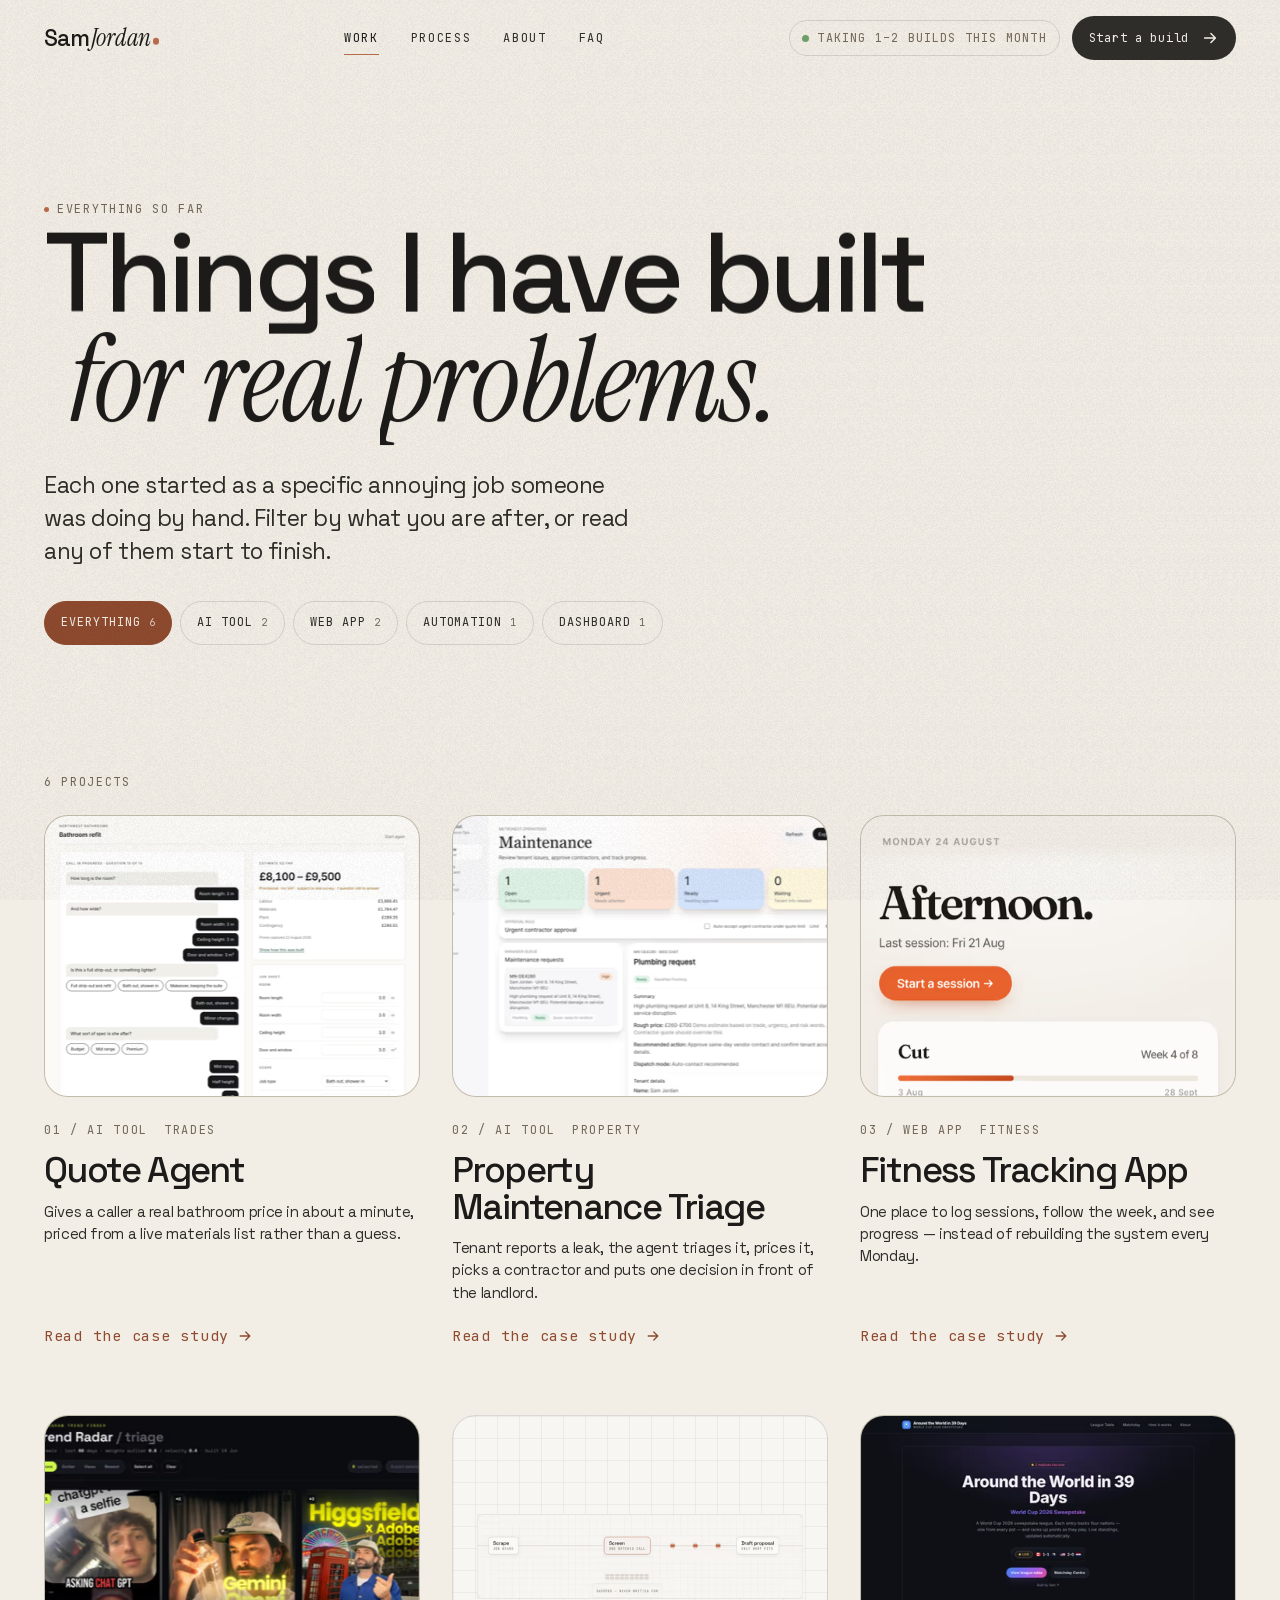
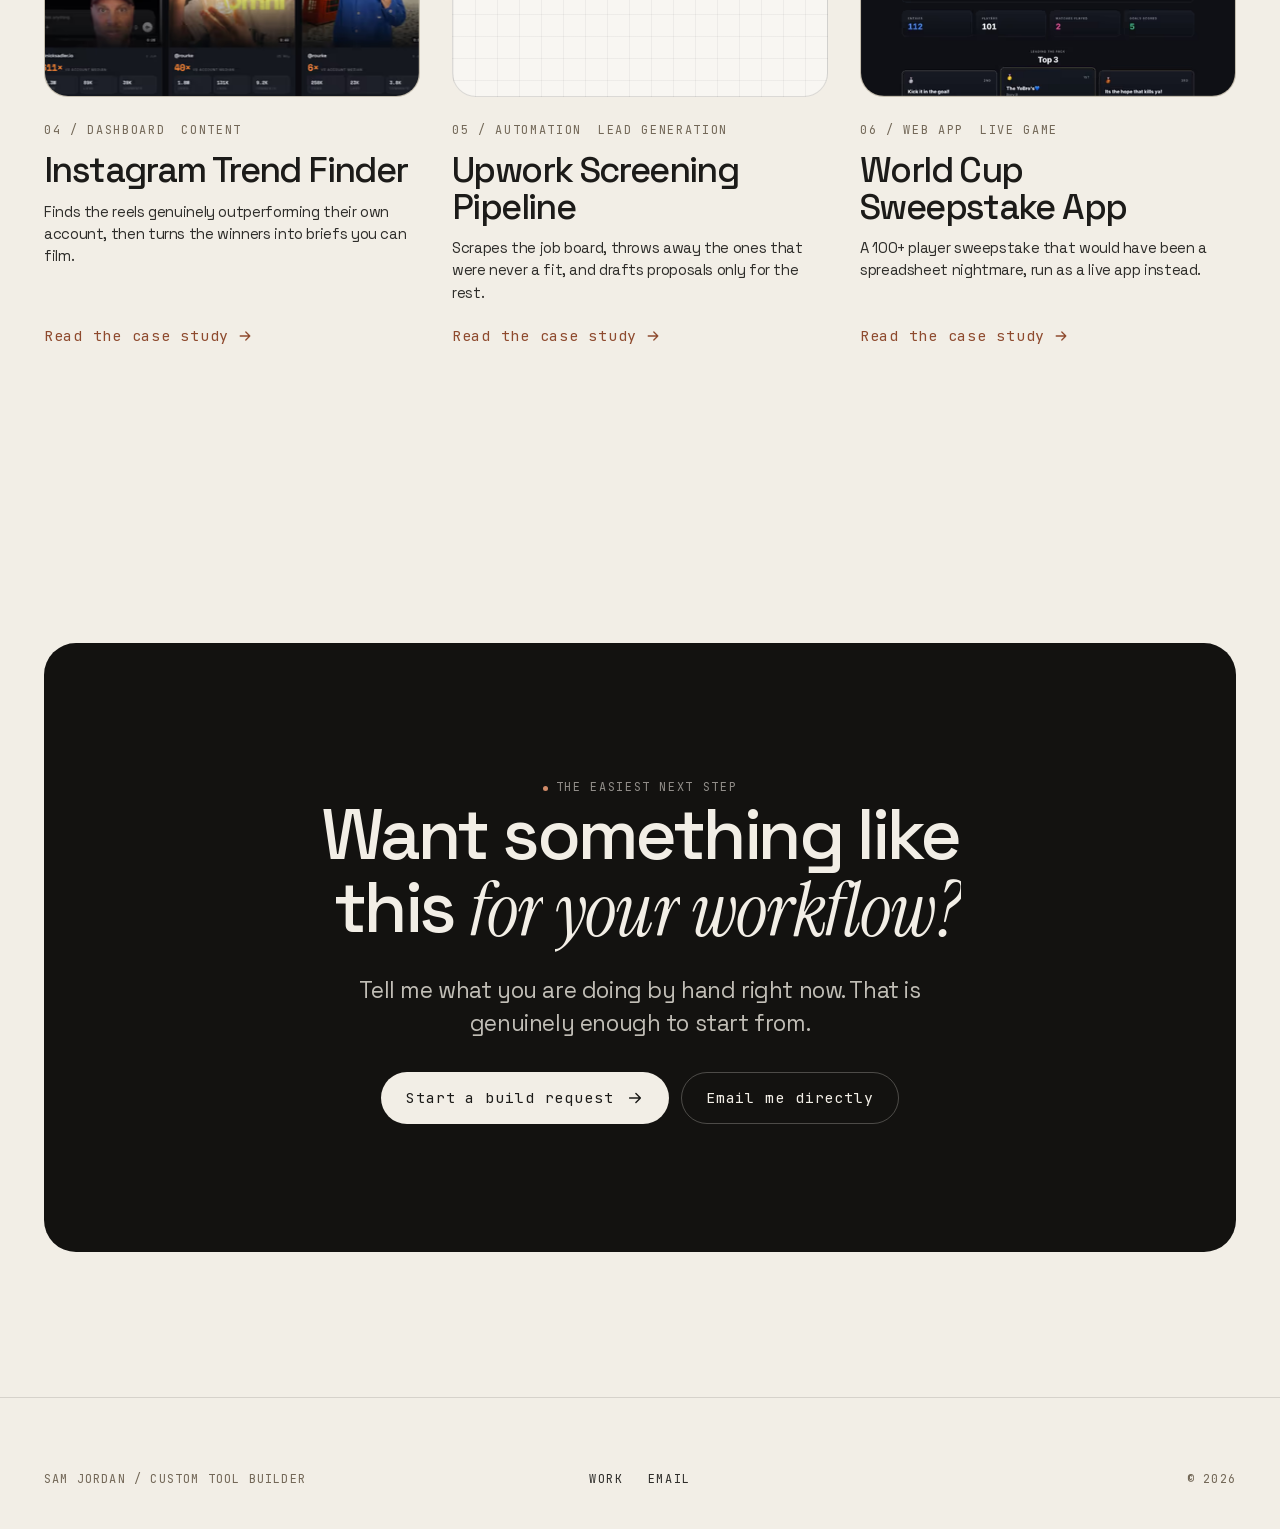
==== work/index.html @ bdfd6292 "Rebuild portfolio as a work-first site Replaces the single-file landing page with a Vite-built stati" ====
<!doctype html>
<html lang="en-GB">
<head>
<meta charset="utf-8">
<meta name="viewport" content="width=device-width, initial-scale=1">
<title>Work — Sam Jordan</title>
<meta name="description" content="Custom AI tools, web apps, automations and dashboards built to remove repetitive manual work. Case studies for each one.">
<link rel="canonical" href="https://samjordanco.com/work/">

<meta property="og:type" content="article">
<meta property="og:url" content="https://samjordanco.com/work/">
<meta property="og:title" content="Work — Sam Jordan">
<meta property="og:description" content="Custom AI tools, web apps, automations and dashboards built to remove repetitive manual work. Case studies for each one.">
<meta property="og:image" content="https://samjordanco.com/og/work.png">
<meta name="twitter:card" content="summary_large_image">

<link rel="icon" href="data:image/svg+xml,%3Csvg xmlns='http://www.w3.org/2000/svg' viewBox='0 0 64 64'%3E%3Crect width='64' height='64' rx='16' fill='%238e4a2e'/%3E%3Ctext x='32' y='44' fill='%23f2eee6' font-family='Helvetica,Arial' font-size='34' font-weight='500' text-anchor='middle'%3ES%3C/text%3E%3C/svg%3E">
<link rel="preload" href="/fonts/space-grotesk-500.woff2" as="font" type="font/woff2" crossorigin>
<link rel="preload" href="/fonts/space-grotesk-400.woff2" as="font" type="font/woff2" crossorigin>
<link rel="preload" href="/fonts/instrument-serif-400-italic.woff2" as="font" type="font/woff2" crossorigin>
<link rel="preload" href="/fonts/jetbrains-mono-400.woff2" as="font" type="font/woff2" crossorigin>

  <script type="module" crossorigin src="/assets/main-CgjVOz8r.js"></script>
  <link rel="stylesheet" crossorigin href="/assets/main-qTTktP2P.css">
</head>
<body>

<a class="skip-link" href="#main">Skip to content</a>
<div class="scroll-progress" aria-hidden="true"></div>
<div class="grain" aria-hidden="true"></div>

<div class="nav-wrap">
  <nav class="nav container" aria-label="Main">
    <a class="brand" href="/" aria-label="SamJordan, home">Sam<em>Jordan</em><span class="brand-dot" aria-hidden="true"></span></a>
    <div class="nav-links">
      <a class="nav-link" href="/work/" aria-current="page">Work</a>
      <a class="nav-link" href="/#process">Process</a>
      <a class="nav-link" href="/#about">About</a>
      <a class="nav-link" href="/#faq">FAQ</a>
    </div>
    <div class="nav-actions">
      <span class="availability">Taking 1&ndash;2 builds this month</span>
      <a class="button" data-build-form data-magnetic="0.2" href="/#build-request">Start a build <svg viewBox="0 0 20 20" fill="none" aria-hidden="true"><path d="M4 10h12M11 5l5 5-5 5" stroke="currentColor" stroke-width="1.6" stroke-linecap="round" stroke-linejoin="round"/></svg></a>
    </div>
  </nav>
</div>

<main id="main">
<section class="gallery-hero">
  <div class="container">
    <p class="label" data-reveal="fade">Everything so far</p>
    <h1 data-reveal="chars" data-split="words">Things I have built <em>for real problems.</em></h1>
    <p class="lede" style="margin-top: var(--s6)" data-reveal="fade">
      Each one started as a specific annoying job someone was doing by hand. Filter by what you
      are after, or read any of them start to finish.
    </p>
    <div class="filters" role="group" aria-label="Filter work by type">
  <button class="filter is-current" type="button" data-filter="all" aria-pressed="true">Everything <span>6</span></button>
  <button class="filter" type="button" data-filter="ai-tool" aria-pressed="false">AI tool <span>2</span></button>
<button class="filter" type="button" data-filter="web-app" aria-pressed="false">Web app <span>2</span></button>
<button class="filter" type="button" data-filter="automation" aria-pressed="false">Automation <span>1</span></button>
<button class="filter" type="button" data-filter="dashboard" aria-pressed="false">Dashboard <span>1</span></button>
</div>
  </div>
</section>

<section class="chapter" style="padding-top: 0">
  <div class="container">
    <p class="gallery-count"><span data-gallery-count>6</span> projects</p>
    <div class="gallery-grid" data-gallery data-reveal="stagger" style="margin-top: var(--s5)">
<a class="work-card" href="/work/quote-agent/" data-kind="ai-tool" data-cursor="view" style="--i: 0">
  <div class="work-card__media"><picture>
  <source type="image/avif" srcset="/media/quote-workspace-43c73fbd-480.avif 480w, /media/quote-workspace-43c73fbd-768.avif 768w, /media/quote-workspace-43c73fbd-1200.avif 1200w, /media/quote-workspace-43c73fbd-1800.avif 1800w" sizes="(min-width: 60rem) 30vw, 92vw">
  <source type="image/webp" srcset="/media/quote-workspace-43c73fbd-480.webp 480w, /media/quote-workspace-43c73fbd-768.webp 768w, /media/quote-workspace-43c73fbd-1200.webp 1200w, /media/quote-workspace-43c73fbd-1800.webp 1800w" sizes="(min-width: 60rem) 30vw, 92vw">
  <img src="/media/quote-workspace-43c73fbd-1200.webp" alt="Quote Agent workspace: guided call questions on the left, live costed estimate on the right" width="2880" height="2000" loading="lazy" decoding="async" class="">
</picture></div>
  <div class="work-card__body">
    <div class="work-card__meta">
      <span>01 / AI tool</span>
      <span>Trades</span>
    </div>
    <h2>Quote Agent</h2>
    <p>Gives a caller a real bathroom price in about a minute, priced from a live materials list rather than a guess.</p>
    <span class="work-card__cta link">Read the case study <svg viewBox="0 0 20 20" fill="none" aria-hidden="true"><path d="M4 10h12M11 5l5 5-5 5" stroke="currentColor" stroke-width="1.6" stroke-linecap="round" stroke-linejoin="round"/></svg></span>
  </div>
</a>
<a class="work-card" href="/work/maintenance-triage-agent/" data-kind="ai-tool" data-cursor="view" style="--i: 1">
  <div class="work-card__media"><picture>
  <source type="image/avif" srcset="/media/landlord-dashboard-85e87e1b-480.avif 480w, /media/landlord-dashboard-85e87e1b-768.avif 768w, /media/landlord-dashboard-85e87e1b-1200.avif 1200w, /media/landlord-dashboard-85e87e1b-1800.avif 1800w" sizes="(min-width: 60rem) 30vw, 92vw">
  <source type="image/webp" srcset="/media/landlord-dashboard-85e87e1b-480.webp 480w, /media/landlord-dashboard-85e87e1b-768.webp 768w, /media/landlord-dashboard-85e87e1b-1200.webp 1200w, /media/landlord-dashboard-85e87e1b-1800.webp 1800w" sizes="(min-width: 60rem) 30vw, 92vw">
  <img src="/media/landlord-dashboard-85e87e1b-1200.webp" alt="Maintenance operations dashboard showing the live request queue and a triaged plumbing job" width="2880" height="1800" loading="lazy" decoding="async" class="">
</picture></div>
  <div class="work-card__body">
    <div class="work-card__meta">
      <span>02 / AI tool</span>
      <span>Property</span>
    </div>
    <h2>Property Maintenance Triage</h2>
    <p>Tenant reports a leak, the agent triages it, prices it, picks a contractor and puts one decision in front of the landlord.</p>
    <span class="work-card__cta link">Read the case study <svg viewBox="0 0 20 20" fill="none" aria-hidden="true"><path d="M4 10h12M11 5l5 5-5 5" stroke="currentColor" stroke-width="1.6" stroke-linecap="round" stroke-linejoin="round"/></svg></span>
  </div>
</a>
<a class="work-card" href="/work/fitness-tracking-app/" data-kind="web-app" data-cursor="view" style="--i: 2">
  <div class="work-card__media"><picture>
  <source type="image/avif" srcset="/media/fitness-home-6032486d-480.avif 480w, /media/fitness-home-6032486d-768.avif 768w, /media/fitness-home-6032486d-828.avif 828w" sizes="(min-width: 60rem) 30vw, 92vw">
  <source type="image/webp" srcset="/media/fitness-home-6032486d-480.webp 480w, /media/fitness-home-6032486d-768.webp 768w, /media/fitness-home-6032486d-828.webp 828w" sizes="(min-width: 60rem) 30vw, 92vw">
  <img src="/media/fitness-home-6032486d-768.webp" alt="Fitness app home screen showing the current week and bodyweight" width="828" height="1792" loading="lazy" decoding="async" class="">
</picture></div>
  <div class="work-card__body">
    <div class="work-card__meta">
      <span>03 / Web app</span>
      <span>Fitness</span>
    </div>
    <h2>Fitness Tracking App</h2>
    <p>One place to log sessions, follow the week, and see progress — instead of rebuilding the system every Monday.</p>
    <span class="work-card__cta link">Read the case study <svg viewBox="0 0 20 20" fill="none" aria-hidden="true"><path d="M4 10h12M11 5l5 5-5 5" stroke="currentColor" stroke-width="1.6" stroke-linecap="round" stroke-linejoin="round"/></svg></span>
  </div>
</a>
<a class="work-card" href="/work/instagram-trend-finder/" data-kind="dashboard" data-cursor="view" style="--i: 3">
  <div class="work-card__media"><picture>
  <source type="image/avif" srcset="/media/instagram-dashboard-3ab8bf18-480.avif 480w, /media/instagram-dashboard-3ab8bf18-768.avif 768w, /media/instagram-dashboard-3ab8bf18-1200.avif 1200w, /media/instagram-dashboard-3ab8bf18-1800.avif 1800w" sizes="(min-width: 60rem) 30vw, 92vw">
  <source type="image/webp" srcset="/media/instagram-dashboard-3ab8bf18-480.webp 480w, /media/instagram-dashboard-3ab8bf18-768.webp 768w, /media/instagram-dashboard-3ab8bf18-1200.webp 1200w, /media/instagram-dashboard-3ab8bf18-1800.webp 1800w" sizes="(min-width: 60rem) 30vw, 92vw">
  <img src="/media/instagram-dashboard-3ab8bf18-1200.webp" alt="Trend Radar dashboard ranking reels by how far they beat their own account median" width="2880" height="1800" loading="lazy" decoding="async" class="">
</picture></div>
  <div class="work-card__body">
    <div class="work-card__meta">
      <span>04 / Dashboard</span>
      <span>Content</span>
    </div>
    <h2>Instagram Trend Finder</h2>
    <p>Finds the reels genuinely outperforming their own account, then turns the winners into briefs you can film.</p>
    <span class="work-card__cta link">Read the case study <svg viewBox="0 0 20 20" fill="none" aria-hidden="true"><path d="M4 10h12M11 5l5 5-5 5" stroke="currentColor" stroke-width="1.6" stroke-linecap="round" stroke-linejoin="round"/></svg></span>
  </div>
</a>
<a class="work-card" href="/work/upwork-pipeline/" data-kind="automation" data-cursor="view" style="--i: 4">
  <div class="work-card__media work-card__media--contain"><picture>
  <source type="image/avif" srcset="/media/upwork-pipeline-still-c9fcfea0-480.avif 480w, /media/upwork-pipeline-still-c9fcfea0-768.avif 768w, /media/upwork-pipeline-still-c9fcfea0-1200.avif 1200w, /media/upwork-pipeline-still-c9fcfea0-1800.avif 1800w" sizes="(min-width: 60rem) 30vw, 92vw">
  <source type="image/webp" srcset="/media/upwork-pipeline-still-c9fcfea0-480.webp 480w, /media/upwork-pipeline-still-c9fcfea0-768.webp 768w, /media/upwork-pipeline-still-c9fcfea0-1200.webp 1200w, /media/upwork-pipeline-still-c9fcfea0-1800.webp 1800w" sizes="(min-width: 60rem) 30vw, 92vw">
  <img src="/media/upwork-pipeline-still-c9fcfea0-1200.webp" alt="Pipeline diagram: scrape, then one batched screening call, then draft proposals for what survives" width="2232" height="580" loading="lazy" decoding="async" class="">
</picture></div>
  <div class="work-card__body">
    <div class="work-card__meta">
      <span>05 / Automation</span>
      <span>Lead generation</span>
    </div>
    <h2>Upwork Screening Pipeline</h2>
    <p>Scrapes the job board, throws away the ones that were never a fit, and drafts proposals only for the rest.</p>
    <span class="work-card__cta link">Read the case study <svg viewBox="0 0 20 20" fill="none" aria-hidden="true"><path d="M4 10h12M11 5l5 5-5 5" stroke="currentColor" stroke-width="1.6" stroke-linecap="round" stroke-linejoin="round"/></svg></span>
  </div>
</a>
<a class="work-card" href="/work/world-cup-sweepstake/" data-kind="web-app" data-cursor="view" style="--i: 5">
  <div class="work-card__media"><picture>
  <source type="image/avif" srcset="/media/world-cup-sweepstake-web-app-league-table-3ccdbe1b-480.avif 480w, /media/world-cup-sweepstake-web-app-league-table-3ccdbe1b-587.avif 587w" sizes="(min-width: 60rem) 30vw, 92vw">
  <source type="image/webp" srcset="/media/world-cup-sweepstake-web-app-league-table-3ccdbe1b-480.webp 480w, /media/world-cup-sweepstake-web-app-league-table-3ccdbe1b-587.webp 587w" sizes="(min-width: 60rem) 30vw, 92vw">
  <img src="/media/world-cup-sweepstake-web-app-league-table-3ccdbe1b-480.webp" alt="World Cup Sweepstake league table" width="587" height="1400" loading="lazy" decoding="async" class="">
</picture></div>
  <div class="work-card__body">
    <div class="work-card__meta">
      <span>06 / Web app</span>
      <span>Live game</span>
    </div>
    <h2>World Cup Sweepstake App</h2>
    <p>A 100+ player sweepstake that would have been a spreadsheet nightmare, run as a live app instead.</p>
    <span class="work-card__cta link">Read the case study <svg viewBox="0 0 20 20" fill="none" aria-hidden="true"><path d="M4 10h12M11 5l5 5-5 5" stroke="currentColor" stroke-width="1.6" stroke-linecap="round" stroke-linejoin="round"/></svg></span>
  </div>
</a>
    </div>
    <p class="gallery-empty" data-gallery-empty hidden>Nothing in that category yet.</p>
  </div>
</section>

<section class="chapter">
  <div class="container">
    <div class="contact-card" data-chapter="dark" data-reveal="fade">
      <p class="label">The easiest next step</p>
      <h2 data-reveal="chars" data-split="words">Want something like this <em>for your workflow?</em></h2>
      <p class="lede" style="margin-inline: auto; margin-top: var(--s5)">
        Tell me what you are doing by hand right now. That is genuinely enough to start from.
      </p>
      <div class="contact-actions">
        <a class="button button--light" data-build-form data-magnetic="0.2" href="/#build-request">Start a build request <svg viewBox="0 0 20 20" fill="none" aria-hidden="true"><path d="M4 10h12M11 5l5 5-5 5" stroke="currentColor" stroke-width="1.6" stroke-linecap="round" stroke-linejoin="round"/></svg></a>
        <a class="button button--ghost" href="mailto:contact@samjordanco.com?subject=New%20project%20enquiry">Email me directly</a>
      </div>
    </div>
  </div>
</section>
</main>

<footer class="footer">
  <div class="container footer-inner">
    <span class="footer-meta">Sam Jordan / Custom tool builder</span>
    <div class="footer-links">
      <a class="nav-link" href="/work/">Work</a>
      <a class="nav-link" href="mailto:contact@samjordanco.com">Email</a>
    </div>
    <span class="footer-meta">&copy; 2026</span>
  </div>
</footer>

</body>
</html>
---- assets/main-qTTktP2P.css ----
@font-face{font-family:Space Grotesk;font-style:normal;font-weight:400;font-display:swap;src:url(/fonts/space-grotesk-400.woff2) format("woff2");unicode-range:U+0000-00FF,U+0131,U+0152-0153,U+02BB-02BC,U+02C6,U+02DA,U+02DC,U+0304,U+0308,U+0329,U+2000-206F,U+20AC,U+2122,U+2191,U+2193,U+2212,U+2215,U+FEFF,U+FFFD}@font-face{font-family:Space Grotesk;font-style:normal;font-weight:500;font-display:swap;src:url(/fonts/space-grotesk-500.woff2) format("woff2");unicode-range:U+0000-00FF,U+0131,U+0152-0153,U+02BB-02BC,U+02C6,U+02DA,U+02DC,U+0304,U+0308,U+0329,U+2000-206F,U+20AC,U+2122,U+2191,U+2193,U+2212,U+2215,U+FEFF,U+FFFD}@font-face{font-family:"Instrument Serif";font-style:italic;font-weight:400;font-display:swap;src:url(/fonts/instrument-serif-400-italic.woff2) format("woff2");unicode-range:U+0000-00FF,U+0131,U+0152-0153,U+02BB-02BC,U+02C6,U+02DA,U+02DC,U+0304,U+0308,U+0329,U+2000-206F,U+20AC,U+2122,U+2191,U+2193,U+2212,U+2215,U+FEFF,U+FFFD}@font-face{font-family:JetBrains Mono;font-style:normal;font-weight:400;font-display:swap;src:url(/fonts/jetbrains-mono-400.woff2) format("woff2");unicode-range:U+0000-00FF,U+0131,U+0152-0153,U+02BB-02BC,U+02C6,U+02DA,U+02DC,U+0304,U+0308,U+0329,U+2000-206F,U+20AC,U+2122,U+2191,U+2193,U+2212,U+2215,U+FEFF,U+FFFD}@font-face{font-family:Space Grotesk Fallback;src:local("Arial"),local("Helvetica Neue"),local("Liberation Sans");size-adjust:108.63%;ascent-override:90.21%;descent-override:26.7%;line-gap-override:0%}@font-face{font-family:"Instrument Serif Fallback";src:local("Georgia"),local("Times New Roman"),local("Liberation Serif");size-adjust:90.88%;ascent-override:99.03%;descent-override:27.51%;line-gap-override:0%}@font-face{font-family:JetBrains Mono Fallback;src:local("Menlo"),local("Consolas"),local("DejaVu Sans Mono");size-adjust:99.66%;ascent-override:102.35%;descent-override:30.1%;line-gap-override:0%}:root{--bone: #f2eee6;--stone: #e8e2d6;--stone-warm: #dcd4c3;--taupe: #a89c8a;--taupe-text: #736858;--charcoal: #2e2d2a;--black: #1c1b19;--rust: #b86b4a;--rust-deep: #8e4a2e;--rust-light: #d08a68;--white: #fbfaf7;--ink: #131210;--ink-raised: #1c1b19;--surface: var(--bone);--surface-subtle: var(--stone);--surface-raised: var(--white);--text: var(--black);--text-secondary: var(--charcoal);--text-muted: var(--taupe-text);--accent: var(--rust);--accent-strong: var(--rust-deep);--line: rgba(28, 27, 25, .13);--line-strong: rgba(28, 27, 25, .22);--focus: var(--rust-deep);--dark-surface: var(--ink);--dark-text: var(--bone);--dark-text-muted: rgba(242, 238, 230, .56);--dark-line: rgba(242, 238, 230, .14);--font-display: "Space Grotesk", "Space Grotesk Fallback", "Helvetica Neue", Arial, sans-serif;--font-body: "Space Grotesk", "Space Grotesk Fallback", "Helvetica Neue", Arial, sans-serif;--font-editorial: "Instrument Serif", "Instrument Serif Fallback", Georgia, serif;--font-mono: "JetBrains Mono", "JetBrains Mono Fallback", ui-monospace, Menlo, monospace;--step--2: clamp(.69rem, .67rem + .09vw, .75rem);--step--1: clamp(.83rem, .8rem + .16vw, .94rem);--step-0: clamp(1rem, .95rem + .24vw, 1.17rem);--step-1: clamp(1.2rem, 1.12rem + .38vw, 1.46rem);--step-2: clamp(1.44rem, 1.32rem + .58vw, 1.83rem);--step-3: clamp(1.73rem, 1.55rem + .86vw, 2.29rem);--step-4: clamp(2.07rem, 1.82rem + 1.25vw, 2.86rem);--step-5: clamp(2.49rem, 2.13rem + 1.78vw, 3.58rem);--step-6: clamp(2.99rem, 2.49rem + 2.5vw, 4.47rem);--step-7: clamp(3.58rem, 2.9rem + 3.44vw, 5.59rem);--step-8: clamp(4.3rem, 3.35rem + 4.72vw, 6.99rem);--step-9: clamp(5.16rem, 3.86rem + 6.45vw, 8.74rem);--leading-tight: .94;--leading-display: 1.02;--leading-body: 1.58;--tracking-display: -.045em;--tracking-tight: -.02em;--tracking-mono: .14em;--s1: .25rem;--s2: .5rem;--s3: .75rem;--s4: 1rem;--s5: 1.5rem;--s6: 2rem;--s7: 3rem;--s8: 4rem;--s9: 6rem;--s10: 8rem;--chapter-gap: clamp(5rem, 3.5rem + 7vw, 11rem);--radius-xs: .25rem;--radius-sm: .5rem;--radius-md: .875rem;--radius-lg: 1.5rem;--radius-xl: 2rem;--radius-pill: 999rem;--measure: 38rem;--max-width: 82rem;--max-width-wide: 96rem;--gutter: clamp(1.25rem, .75rem + 2.5vw, 3.5rem);--ease-out-expo: cubic-bezier(.16, 1, .3, 1);--ease-out-quart: cubic-bezier(.25, 1, .5, 1);--ease-in-out-quint: cubic-bezier(.83, 0, .17, 1);--ease-out-back: cubic-bezier(.34, 1.56, .64, 1);--ease-linear-spring: linear( 0, .006, .025 2.8%, .101 6.1%, .539 18.9%, .721 25.3%, .849 31.5%, .937 38.1%, .968 41.8%, .991 45.7%, 1.006 50.1%, 1.015 55%, 1.017 63.9%, 1.001 );--dur-fast: .2s;--dur-base: .42s;--dur-slow: .8s;--dur-cinematic: 1.4s;--shadow-sm: 0 1px 2px rgba(28, 27, 25, .06), 0 4px 12px rgba(28, 27, 25, .05);--shadow-md: 0 2px 6px rgba(28, 27, 25, .06), 0 18px 44px rgba(28, 27, 25, .09);--shadow-lg: 0 4px 12px rgba(28, 27, 25, .07), 0 40px 90px rgba(28, 27, 25, .13);--shadow-dark: 0 30px 80px rgba(0, 0, 0, .55);--grain-opacity: .045;--z-grain: 1;--z-content: 2;--z-nav: 60;--z-cursor: 90;--z-modal: 100}[data-chapter=dark]{--surface: var(--dark-surface);--surface-subtle: var(--ink-raised);--surface-raised: var(--ink-raised);--text: var(--dark-text);--text-secondary: rgba(242, 238, 230, .78);--text-muted: var(--dark-text-muted);--line: var(--dark-line);--line-strong: rgba(242, 238, 230, .26);--accent: var(--rust-light);--accent-strong: var(--rust);--focus: var(--rust-light);background-color:var(--surface);color:var(--text)}@media (prefers-reduced-motion: reduce){:root{--dur-fast: 1ms;--dur-base: 1ms;--dur-slow: 1ms;--dur-cinematic: 1ms}}*,*:before,*:after{box-sizing:border-box}*{margin:0}html{-webkit-text-size-adjust:100%;scroll-behavior:auto}html.lenis,html.lenis body{height:auto}.lenis.lenis-smooth{scroll-behavior:auto!important}.lenis.lenis-stopped{overflow:hidden}body{min-height:100svh;background-color:var(--surface);color:var(--text);font-family:var(--font-body);font-size:var(--step-0);line-height:var(--leading-body);letter-spacing:var(--tracking-tight);font-synthesis-weight:none;text-rendering:optimizeLegibility;-webkit-font-smoothing:antialiased;-moz-osx-font-smoothing:grayscale;overflow-x:clip}img,picture,video,canvas,svg{display:block;max-width:100%}input,button,textarea,select{font:inherit;color:inherit}p,h1,h2,h3,h4,li{overflow-wrap:break-word}a{color:inherit;text-decoration-color:color-mix(in srgb,currentColor 35%,transparent);text-underline-offset:.22em}:focus-visible{outline:2px solid var(--focus);outline-offset:3px;border-radius:var(--radius-xs)}::selection{background:color-mix(in srgb,var(--rust) 26%,transparent);color:var(--text)}h1,h2,h3,h4{font-family:var(--font-display);font-weight:500;line-height:var(--leading-display);letter-spacing:var(--tracking-display);text-wrap:balance}h1{font-size:var(--step-7);line-height:var(--leading-tight)}h2{font-size:var(--step-5)}h3{font-size:var(--step-2);letter-spacing:var(--tracking-tight)}h1 em,h2 em,h3 em,.editorial{font-family:var(--font-editorial);font-style:italic;font-weight:400;letter-spacing:-.015em;font-size:1.06em}.lede{max-width:var(--measure);font-size:var(--step-1);line-height:1.45;color:var(--text-secondary);letter-spacing:-.018em;text-wrap:pretty}.prose{max-width:var(--measure);color:var(--text-secondary);text-wrap:pretty}.prose>*+*{margin-top:1em}.label{display:inline-flex;align-items:center;gap:var(--s2);font-family:var(--font-mono);font-size:var(--step--2);font-weight:400;line-height:1;letter-spacing:var(--tracking-mono);text-transform:uppercase;color:var(--text-muted)}.label--accent{color:var(--accent-strong)}.label:before{content:"";width:.3125rem;height:.3125rem;border-radius:50%;background:var(--accent);flex:0 0 auto}.label--bare:before{display:none}.container{width:100%;max-width:var(--max-width);margin-inline:auto;padding-inline:var(--gutter)}.chapter{position:relative;padding-block:var(--chapter-gap)}.chapter--tight{padding-block:calc(var(--chapter-gap) * .6)}[data-chapter=dark]{--grain-opacity: .07}.chapter-head{display:grid;gap:var(--s5);margin-bottom:var(--s8)}@media (min-width: 56rem){.chapter-head{grid-template-columns:minmax(0,1.15fr) minmax(0,1fr);align-items:end;gap:var(--s7)}}.chapter-head h2{margin-top:var(--s3)}.rule{height:1px;border:0;background:var(--line)}.button{--button-bg: var(--charcoal);--button-fg: var(--bone);--button-border: transparent;position:relative;display:inline-flex;align-items:center;justify-content:center;gap:var(--s3);min-height:3.25rem;padding:0 var(--s5);border:1px solid var(--button-border);border-radius:var(--radius-pill);background:var(--button-bg);color:var(--button-fg);font-family:var(--font-mono);font-size:var(--step--1);letter-spacing:.06em;text-decoration:none;cursor:pointer;overflow:hidden;isolation:isolate;transition:transform var(--dur-fast) var(--ease-out-quart),border-color var(--dur-fast) var(--ease-out-quart),color var(--dur-fast) var(--ease-out-quart)}.button:before{content:"";position:absolute;top:0;right:0;bottom:0;left:0;z-index:-1;background:var(--accent-strong);transform:translate3d(0,101%,0);transition:transform var(--dur-base) var(--ease-out-expo)}.button:hover:before,.button:focus-visible:before{transform:translateZ(0)}.button:hover{color:var(--bone)}.button:active{transform:scale(.98)}.button svg{width:1.125rem;height:1.125rem;flex:0 0 auto;transition:transform var(--dur-base) var(--ease-out-expo)}.button:hover svg{transform:translate3d(.25rem,0,0)}.button--ghost{--button-bg: transparent;--button-fg: var(--text);--button-border: var(--line-strong)}.button--light{--button-bg: var(--bone);--button-fg: var(--black)}.button--light:before{background:var(--white)}.button--light:hover{color:var(--black)}.link{display:inline-flex;align-items:center;gap:var(--s2);position:relative;font-family:var(--font-mono);font-size:var(--step--1);letter-spacing:.05em;text-decoration:none;color:var(--accent-strong);padding-block:var(--s1)}.link:after{content:"";position:absolute;left:0;bottom:0;width:100%;height:1px;background:currentColor;transform:scaleX(0);transform-origin:right;transition:transform var(--dur-base) var(--ease-out-expo)}.link:hover:after,.link:focus-visible:after{transform:scaleX(1);transform-origin:left}.link svg{width:1rem;height:1rem;transition:transform var(--dur-base) var(--ease-out-expo)}.link:hover svg{transform:translate3d(.25rem,0,0)}.chip{display:inline-flex;align-items:center;gap:var(--s2);padding:var(--s2) var(--s3);border:1px solid var(--line);border-radius:var(--radius-pill);font-family:var(--font-mono);font-size:var(--step--2);letter-spacing:var(--tracking-mono);text-transform:uppercase;color:var(--text-muted);white-space:nowrap}.visually-hidden{position:absolute;width:1px;height:1px;padding:0;overflow:hidden;clip-path:inset(50%);white-space:nowrap;border:0}.skip-link{position:fixed;top:var(--s4);left:var(--s4);z-index:200;padding:var(--s3) var(--s5);border-radius:var(--radius-pill);background:var(--black);color:var(--bone);font-family:var(--font-mono);font-size:var(--step--1);text-decoration:none;transform:translate3d(0,-160%,0);transition:transform var(--dur-base) var(--ease-out-expo)}.skip-link:focus-visible{transform:translateZ(0)}.grain{position:fixed;top:0;right:0;bottom:0;left:0;z-index:var(--z-grain);pointer-events:none;opacity:var(--grain-opacity);mix-blend-mode:multiply;transition:opacity var(--dur-slow) var(--ease-out-quart)}.grain canvas{width:100%;height:100%}.js [data-reveal=rise]{clip-path:inset(0 0 -20% 0)}.js [data-reveal=rise]>*{transform:translate3d(0,110%,0);transition:transform var(--dur-slow) var(--ease-out-expo),opacity var(--dur-base) var(--ease-out-quart);opacity:0;transition-delay:var(--reveal-delay, 0ms)}.js [data-reveal=rise].is-revealed>*{transform:translateZ(0);opacity:1}.js [data-reveal=fade]{opacity:0;transform:translate3d(0,1.25rem,0);transition:opacity var(--dur-slow) var(--ease-out-quart),transform var(--dur-slow) var(--ease-out-expo);transition-delay:var(--reveal-delay, 0ms)}.js [data-reveal=fade].is-revealed{opacity:1;transform:none}.js [data-reveal=wipe]>img,.js [data-reveal=wipe]>picture,.js [data-reveal=wipe]>video{clip-path:inset(0 0 100% 0);transform:scale(1.14);transition:clip-path var(--dur-cinematic) var(--ease-in-out-quint),transform calc(var(--dur-cinematic) * 1.15) var(--ease-out-expo);transition-delay:var(--reveal-delay, 0ms)}.js [data-reveal=wipe].is-revealed>img,.js [data-reveal=wipe].is-revealed>picture,.js [data-reveal=wipe].is-revealed>video{clip-path:inset(0 0 0 0);transform:scale(1)}.js [data-reveal=stagger]>*{opacity:0;transform:translate3d(0,2.5rem,0);transition:opacity var(--dur-slow) var(--ease-out-quart),transform var(--dur-slow) var(--ease-linear-spring)}.js [data-reveal=stagger].is-revealed>*{opacity:1;transform:none}.js [data-reveal=stagger]>*{transition-delay:calc(min(var(--i, 0),5)*90ms)}.split-line{display:block;overflow:hidden;padding-block:.02em}.split-char{display:inline-block;will-change:transform}.js [data-reveal=chars] .split-char{transform:translate3d(0,105%,0);transition:transform var(--dur-cinematic) var(--ease-out-expo);transition-delay:calc(var(--reveal-delay, 0ms) + var(--char-index, 0) * 14ms)}.js [data-reveal=chars].is-revealed .split-char{transform:translateZ(0)}.split-space{display:inline;white-space:pre}.scroll-progress{position:fixed;top:0;left:0;z-index:var(--z-nav);width:100%;height:2px;transform:scaleX(0);transform-origin:0 50%;background:var(--rust);pointer-events:none;will-change:transform}.cursor{position:fixed;top:0;left:0;z-index:var(--z-cursor);width:1.5rem;height:1.5rem;margin:-.75rem 0 0 -.75rem;border:1px solid var(--charcoal);border-radius:50%;pointer-events:none;opacity:0;mix-blend-mode:difference;will-change:transform;transition:width var(--dur-base) var(--ease-out-expo),height var(--dur-base) var(--ease-out-expo),margin var(--dur-base) var(--ease-out-expo),background-color var(--dur-base) var(--ease-out-quart),border-color var(--dur-base) var(--ease-out-quart),opacity var(--dur-base) var(--ease-out-quart)}.cursor.is-active{opacity:1}.cursor__label{position:absolute;top:0;right:0;bottom:0;left:0;display:grid;place-items:center;font-family:var(--font-mono);font-size:.5625rem;letter-spacing:var(--tracking-mono);text-transform:uppercase;color:var(--bone);opacity:0;transform:scale(.7);transition:opacity var(--dur-fast) var(--ease-out-quart),transform var(--dur-base) var(--ease-out-back)}.cursor.is-expanded{width:5rem;height:5rem;margin:-2.5rem 0 0 -2.5rem;background:var(--charcoal);border-color:transparent}.cursor.is-expanded .cursor__label{opacity:1;transform:scale(1)}@media (pointer: coarse){.cursor{display:none}}@media (prefers-reduced-motion: reduce){*,*:before,*:after{animation-duration:1ms!important;animation-iteration-count:1!important;transition-duration:1ms!important;scroll-behavior:auto!important}.js [data-reveal],.js [data-reveal]>*,.js [data-reveal] .split-char{opacity:1!important;transform:none!important;clip-path:none!important}.cursor{display:none}}.nav-wrap{position:fixed;top:0;left:0;right:0;z-index:var(--z-nav);padding:var(--s4) 0;transition:padding var(--dur-slow) var(--ease-out-expo),background-color var(--dur-slow) var(--ease-out-quart),box-shadow var(--dur-slow) var(--ease-out-quart)}.nav-wrap.is-stuck{padding:var(--s3) 0;background:color-mix(in srgb,var(--bone) 82%,transparent);backdrop-filter:saturate(1.4) blur(14px);-webkit-backdrop-filter:saturate(1.4) blur(14px);box-shadow:0 1px 0 var(--line)}.nav-wrap.is-hidden{transform:translate3d(0,-110%,0);transition:transform var(--dur-base) var(--ease-in-out-quint)}.nav{display:flex;align-items:center;justify-content:space-between;gap:var(--s4)}.brand{display:inline-flex;align-items:baseline;gap:.06em;font-family:var(--font-display);font-size:var(--step-1);font-weight:500;letter-spacing:-.04em;text-decoration:none;color:var(--text);white-space:nowrap}.brand em{font-family:var(--font-editorial);font-style:italic;font-size:1.08em;letter-spacing:-.01em}.brand-dot{width:.3em;height:.3em;border-radius:50%;background:var(--rust);transform:translateY(-.05em);transition:transform var(--dur-base) var(--ease-out-back)}.brand:hover .brand-dot{transform:translateY(-.05em) scale(1.5)}.nav-links{display:none;align-items:center;gap:var(--s6)}@media (min-width: 60rem){.nav-links{display:flex}}.nav-link{position:relative;font-family:var(--font-mono);font-size:var(--step--2);letter-spacing:var(--tracking-mono);text-transform:uppercase;text-decoration:none;color:var(--text-secondary);padding-block:var(--s2);transition:color var(--dur-fast) var(--ease-out-quart)}.nav-link:after{content:"";position:absolute;left:0;bottom:0;width:100%;height:1px;background:var(--rust);transform:scaleX(0);transform-origin:right;transition:transform var(--dur-base) var(--ease-out-expo)}.nav-link:hover,.nav-link[aria-current=page]{color:var(--text)}.nav-link:hover:after,.nav-link[aria-current=page]:after{transform:scaleX(1);transform-origin:left}.nav-actions{display:inline-flex;align-items:center;gap:var(--s3)}.nav .button{min-height:2.75rem;padding-inline:var(--s4);font-size:var(--step--2)}.availability{display:none;align-items:center;gap:var(--s2);padding:var(--s2) var(--s3);border:1px solid var(--line);border-radius:var(--radius-pill);font-family:var(--font-mono);font-size:var(--step--2);letter-spacing:.1em;text-transform:uppercase;color:var(--text-muted);white-space:nowrap}@media (min-width: 72rem){.availability{display:inline-flex}}.availability:before{content:"";width:.4375rem;height:.4375rem;border-radius:50%;background:#6f9e6a;box-shadow:0 0 #6f9e6a8c;animation:availability-pulse 2.6s var(--ease-out-quart) infinite}@keyframes availability-pulse{0%{box-shadow:0 0 #6f9e6a80}70%{box-shadow:0 0 0 .5rem #6f9e6a00}to{box-shadow:0 0 #6f9e6a00}}.footer{padding-block:var(--s8) var(--s6);border-top:1px solid var(--line)}.footer-inner{display:grid;gap:var(--s5)}@media (min-width: 56rem){.footer-inner{grid-template-columns:1fr auto 1fr;align-items:center}.footer-inner>:last-child{justify-self:end}}.footer-meta{font-family:var(--font-mono);font-size:var(--step--2);letter-spacing:.1em;text-transform:uppercase;color:var(--text-muted)}.footer-links{display:flex;gap:var(--s5);flex-wrap:wrap}.nav-wrap.is-inverted .brand,.nav-wrap.is-inverted .nav-link{color:var(--bone)}.nav-wrap.is-inverted .nav-link{color:#f2eee6b8}.nav-wrap.is-inverted .nav-link:hover,.nav-wrap.is-inverted .nav-link[aria-current=page]{color:var(--bone)}.nav-wrap.is-inverted .availability{border-color:#f2eee633;color:#f2eee6a8}.nav-wrap.is-inverted .button{--button-bg: var(--bone);--button-fg: var(--black)}.nav-wrap.is-inverted .button:before{background:var(--white)}.nav-wrap.is-inverted .button:hover{color:var(--black)}.nav-wrap.is-stuck.is-inverted{background:color-mix(in srgb,var(--ink) 82%,transparent);box-shadow:0 1px #f2eee61f}.hero{position:relative;padding-top:clamp(7rem,5rem + 9vw,11rem);padding-bottom:var(--chapter-gap);overflow:clip}.hero-field{position:absolute;border-radius:50%;filter:blur(80px);opacity:.5;pointer-events:none;z-index:0;will-change:transform}.hero-field--one{width:42vw;height:42vw;top:-8vw;right:-6vw;background:radial-gradient(circle,rgba(199,169,139,.5),transparent 68%);animation:field-drift-a 26s var(--ease-out-quart) infinite alternate}.hero-field--two{width:34vw;height:34vw;bottom:4vw;left:-10vw;background:radial-gradient(circle,rgba(184,107,74,.22),transparent 66%);animation:field-drift-b 32s var(--ease-out-quart) infinite alternate}@keyframes field-drift-a{to{transform:translate3d(-5rem,4rem,0) scale(1.12)}}@keyframes field-drift-b{to{transform:translate3d(6rem,-3rem,0) scale(.92)}}.hero-inner{position:relative;z-index:var(--z-content)}.hero-top{display:grid;gap:var(--s6);margin-bottom:var(--s8)}.hero h1{font-size:var(--step-8);max-width:16ch;margin-top:var(--s4)}.hero-foot{display:grid;gap:var(--s5);align-items:end}@media (min-width: 56rem){.hero-foot{grid-template-columns:minmax(0,1fr) auto;gap:var(--s7)}}.hero-actions{display:flex;flex-wrap:wrap;gap:var(--s3)}.hero-hint{display:flex;flex-wrap:wrap;align-items:center;gap:var(--s2) var(--s5);margin-bottom:var(--s4)}.hero-hint kbd{display:inline-flex;align-items:center;padding:.15rem .4rem;border:1px solid var(--line-strong);border-bottom-width:2px;border-radius:var(--radius-xs);background:var(--surface-raised);font-family:var(--font-mono);font-size:.6875rem;color:var(--text-secondary)}.marquee{position:relative;padding-block:var(--s5);border-block:1px solid var(--line);overflow:hidden;-webkit-mask-image:linear-gradient(to right,transparent,#000 12%,#000 88%,transparent);mask-image:linear-gradient(to right,transparent,#000 12%,#000 88%,transparent)}.marquee__track{display:flex;width:max-content;gap:var(--s7);animation:marquee 42s linear infinite}.marquee:hover .marquee__track{animation-play-state:paused}@keyframes marquee{to{transform:translate3d(-50%,0,0)}}.marquee__item{display:inline-flex;align-items:center;gap:var(--s3);font-family:var(--font-mono);font-size:var(--step--1);letter-spacing:var(--tracking-mono);text-transform:uppercase;color:var(--text-muted);white-space:nowrap}.marquee__item:before{content:"";width:.3125rem;height:.3125rem;border-radius:50%;background:var(--rust);flex:0 0 auto}@media (prefers-reduced-motion: reduce){.marquee__track,.hero-field{animation:none}}.machine{position:relative;container-type:inline-size}[data-workflow-machine]:empty{display:block;aspect-ratio:1 / .71}@media (max-width: 47.99rem){[data-workflow-machine]:empty{aspect-ratio:1 / 2.24}}.machine__stage{position:relative;width:100%;border:1px solid var(--line);border-radius:var(--radius-lg);background-color:color-mix(in srgb,var(--surface-raised) 72%,var(--surface));background-image:linear-gradient(to right,color-mix(in srgb,var(--charcoal) 5%,transparent) 1px,transparent 1px),linear-gradient(to bottom,color-mix(in srgb,var(--charcoal) 5%,transparent) 1px,transparent 1px),linear-gradient(to right,color-mix(in srgb,var(--charcoal) 9%,transparent) 1px,transparent 1px),linear-gradient(to bottom,color-mix(in srgb,var(--charcoal) 9%,transparent) 1px,transparent 1px);background-size:24px 24px,24px 24px,120px 120px,120px 120px;overflow:hidden;touch-action:none;cursor:grab;isolation:isolate}.machine__stage.is-dragging{cursor:grabbing}.machine__stage:before,.machine__stage:after{content:"";position:absolute;width:1.25rem;height:1.25rem;border:1px solid var(--line-strong);pointer-events:none;z-index:5}.machine__stage:before{top:.75rem;left:.75rem;border-right:0;border-bottom:0}.machine__stage:after{right:.75rem;bottom:.75rem;border-left:0;border-top:0}.machine__wires{position:absolute;top:0;right:0;bottom:0;left:0;width:100%;height:100%;overflow:visible;pointer-events:none;z-index:1}.machine__wire{fill:none;stroke:var(--taupe);stroke-width:1.4;stroke-linecap:round;opacity:0;transition:opacity var(--dur-base) var(--ease-out-quart),stroke var(--dur-base) var(--ease-out-quart);vector-effect:non-scaling-stroke}.machine__wire.is-active{opacity:1}[data-mode=after] .machine__wire.is-active{stroke:var(--rust);stroke-width:1.6;stroke-dasharray:5 7;animation:wire-flow 1.1s linear infinite}@keyframes wire-flow{to{stroke-dashoffset:-12}}.machine__wire--live{stroke:var(--rust);stroke-width:1.6;stroke-dasharray:4 5;opacity:1}.machine__packets{position:absolute;top:0;right:0;bottom:0;left:0;pointer-events:none;z-index:3}.machine__node{position:absolute;top:0;left:0;z-index:2;width:calc(var(--node-w, 196px) * var(--scale, 1));min-height:calc(var(--node-h, 64px) * var(--scale, 1));padding:calc(.625rem * var(--scale, 1)) calc(.875rem * var(--scale, 1));border:1px solid var(--line-strong);border-radius:calc(.75rem * var(--scale, 1));background:var(--surface-raised);box-shadow:var(--shadow-sm);opacity:0;visibility:hidden;pointer-events:none;cursor:grab;transition:box-shadow var(--dur-base) var(--ease-out-quart),border-color var(--dur-base) var(--ease-out-quart),background-color var(--dur-base) var(--ease-out-quart);will-change:transform,opacity}.machine__node.is-present{pointer-events:auto}.machine__node.is-dragging{cursor:grabbing;box-shadow:var(--shadow-lg);border-color:var(--rust);z-index:4}.machine__node.is-detached{border-style:dashed;opacity:.5}.machine__node.is-hit{animation:node-hit .42s var(--ease-out-expo)}@keyframes node-hit{0%{box-shadow:var(--shadow-sm)}22%{box-shadow:0 0 0 3px color-mix(in srgb,var(--rust) 26%,transparent),var(--shadow-md)}to{box-shadow:var(--shadow-sm)}}.machine__node-body{display:flex;align-items:center;gap:calc(.625rem * var(--scale, 1))}.machine__node-icon{width:calc(1.25rem * var(--scale, 1));height:calc(1.25rem * var(--scale, 1));flex:0 0 auto;color:var(--taupe)}.machine__node-text{display:flex;flex-direction:column;gap:calc(.125rem * var(--scale, 1));min-width:0}.machine__node-label{font-family:var(--font-display);font-size:calc(.9375rem * var(--scale, 1));font-weight:500;line-height:1.15;letter-spacing:-.02em;color:var(--text);white-space:nowrap}.machine__node-sub{font-family:var(--font-mono);font-size:calc(.625rem * var(--scale, 1));letter-spacing:.1em;text-transform:uppercase;line-height:1.2;color:var(--text-muted);white-space:nowrap}.machine__port{position:absolute;top:50%;right:calc(-.4375rem * var(--scale, 1));width:calc(.875rem * var(--scale, 1));height:calc(.875rem * var(--scale, 1));transform:translateY(-50%);padding:0;border:1px solid var(--rust);border-radius:50%;background:var(--surface-raised);cursor:crosshair;transition:transform var(--dur-fast) var(--ease-out-back),background-color var(--dur-fast) var(--ease-out-quart)}.machine__port:after{content:"";position:absolute;inset:calc(-.5rem * var(--scale, 1));border-radius:50%}.machine__port:hover,.machine__port:focus-visible{background:var(--rust);transform:translateY(-50%) scale(1.35)}@container (max-width: 759px){.machine__port{top:auto;right:50%;bottom:calc(-.4375rem * var(--scale, 1));transform:translate(50%)}.machine__port:hover,.machine__port:focus-visible{transform:translate(50%) scale(1.35)}}.machine__node--person{border-radius:50%;display:grid;place-items:center;text-align:center;border-color:var(--rust);background:color-mix(in srgb,var(--rust) 6%,var(--surface-raised))}.machine__node--person .machine__node-body{flex-direction:column;gap:calc(.25rem * var(--scale, 1))}.machine__node--person .machine__node-icon{color:var(--rust-deep);width:calc(1.5rem * var(--scale, 1));height:calc(1.5rem * var(--scale, 1))}.machine__node--hub{border-color:var(--rust);background:color-mix(in srgb,var(--rust) 5%,var(--surface-raised));box-shadow:0 0 0 calc(6px * var(--scale, 1)) color-mix(in srgb,var(--rust) 7%,transparent)}.machine__node--hub .machine__node-icon{color:var(--rust-deep);animation:hub-spin 9s linear infinite}@keyframes hub-spin{to{transform:rotate(360deg)}}.machine__node--sink{align-content:start}.machine__node--leak{border-color:var(--rust-deep);border-width:1.5px;background:color-mix(in srgb,var(--rust-deep) 9%,var(--surface-raised));box-shadow:0 0 0 calc(5px * var(--scale, 1)) color-mix(in srgb,var(--rust-deep) 8%,transparent),var(--shadow-md)}.machine__node--leak .machine__node-icon,.machine__node--leak .machine__node-label{color:var(--rust-deep)}.machine__node--leak .machine__node-sub{color:color-mix(in srgb,var(--rust-deep) 72%,transparent)}.machine__leak-value{display:block;margin-top:calc(.3125rem * var(--scale, 1));padding-top:calc(.3125rem * var(--scale, 1));border-top:1px solid color-mix(in srgb,var(--rust-deep) 26%,transparent);font-family:var(--font-display);font-size:calc(1.375rem * var(--scale, 1));font-weight:500;letter-spacing:-.04em;line-height:1;font-variant-numeric:tabular-nums;color:var(--rust-deep)}.machine__node--leak.is-leaking{border-color:var(--rust-deep);background:color-mix(in srgb,var(--rust-deep) 18%,var(--surface-raised))}[data-mode=before] .machine__node--leak:after{content:"";position:absolute;inset:calc(-4px * var(--scale, 1));border-radius:inherit;border:1px solid color-mix(in srgb,var(--rust-deep) 30%,transparent);opacity:0;animation:leak-pulse 3.2s var(--ease-out-quart) infinite;pointer-events:none}@keyframes leak-pulse{0%{opacity:.7;transform:scale(1)}70%{opacity:0;transform:scale(1.06)}to{opacity:0;transform:scale(1.06)}}.machine__rows{display:flex;flex-direction:column;gap:calc(.25rem * var(--scale, 1));margin-top:calc(.5rem * var(--scale, 1));padding-top:calc(.5rem * var(--scale, 1));border-top:1px solid var(--line)}.machine__row{display:flex;align-items:center;justify-content:space-between;gap:calc(.5rem * var(--scale, 1));font-family:var(--font-mono);font-size:calc(.5625rem * var(--scale, 1));letter-spacing:.06em;color:var(--text-muted);opacity:0;transform:translate3d(0,calc(-.375rem * var(--scale, 1)),0);transition:opacity var(--dur-base) var(--ease-out-quart),transform var(--dur-base) var(--ease-out-expo)}.machine__row.is-in{opacity:1;transform:none}.machine__row>span:first-child{color:var(--text-secondary);white-space:nowrap;overflow:hidden;text-overflow:ellipsis}.machine__queue{position:absolute;bottom:calc(-1.125rem * var(--scale, 1));left:50%;transform:translate(-50%);display:flex;gap:calc(.1875rem * var(--scale, 1))}.machine__pip{width:calc(.3125rem * var(--scale, 1));height:calc(.3125rem * var(--scale, 1));border-radius:50%;background:var(--rust-deep);opacity:0;transform:scale(.2);transition:opacity var(--dur-fast) var(--ease-out-quart),transform var(--dur-base) var(--ease-out-back)}.machine__pip.is-in{opacity:1;transform:scale(1)}.machine__controls{display:grid;gap:var(--s4);margin-top:var(--s5);grid-template-areas:"modes" "actions" "readout" "status";justify-items:start}@media (min-width: 26rem){.machine__controls{grid-template-areas:"modes modes" "actions readout" "status status";grid-template-columns:1fr auto;align-items:center}}@media (min-width: 48rem){.machine__controls{grid-template-areas:"modes actions readout" "status status status";grid-template-columns:auto auto 1fr;gap:var(--s5)}}.machine__modes{grid-area:modes;display:inline-flex;max-width:100%;padding:.25rem;border:1px solid var(--line);border-radius:var(--radius-pill);background:color-mix(in srgb,var(--surface-subtle) 60%,transparent)}.machine__mode{padding:.625rem 1rem;border:0;border-radius:var(--radius-pill);background:transparent;color:var(--text-muted);font-family:var(--font-mono);font-size:var(--step--2);letter-spacing:.08em;text-transform:uppercase;white-space:nowrap;cursor:pointer;transition:background-color var(--dur-base) var(--ease-out-quart),color var(--dur-base) var(--ease-out-quart)}.machine__mode.is-current{background:var(--charcoal);color:var(--bone)}.machine__actions{grid-area:actions;display:inline-flex;gap:var(--s3)}.machine__run,.machine__reset{display:inline-flex;align-items:center;gap:var(--s2);min-height:2.75rem;padding:0 var(--s4);border:1px solid var(--line-strong);border-radius:var(--radius-pill);background:transparent;font-family:var(--font-mono);font-size:var(--step--2);letter-spacing:.08em;text-transform:uppercase;white-space:nowrap;cursor:pointer;transition:background-color var(--dur-fast) var(--ease-out-quart),color var(--dur-fast) var(--ease-out-quart),border-color var(--dur-fast) var(--ease-out-quart)}.machine__run,.machine__reset{border-color:var(--line);color:var(--text-muted)}.machine__run:hover{background:var(--charcoal);border-color:var(--charcoal);color:var(--bone)}.machine__run svg{width:.875rem;height:.875rem}.machine__reset:hover{background:var(--charcoal);border-color:var(--charcoal);color:var(--bone)}.machine__readout{grid-area:readout;display:flex;flex-direction:column;gap:calc(var(--s1) * .5)}@media (min-width: 26rem){.machine__readout{justify-self:end;align-items:flex-end;text-align:right}}.machine__counter{font-family:var(--font-display);font-size:var(--step-4);font-weight:500;letter-spacing:-.04em;font-variant-numeric:tabular-nums;color:var(--text);transition:color var(--dur-base) var(--ease-out-quart)}.machine__counter.is-hit{animation:counter-hit .38s var(--ease-out-expo)}@keyframes counter-hit{0%{transform:translateY(0)}30%{transform:translateY(-.14em)}to{transform:translateY(0)}}[data-mode=before] .machine__counter{color:var(--rust-deep)}[data-mode=after] .machine__counter{color:var(--text)}.machine__readout{align-items:baseline}.machine__counter-label{font-family:var(--font-mono);font-size:var(--step--2);letter-spacing:var(--tracking-mono);text-transform:uppercase;color:var(--text-muted);white-space:nowrap}.machine__status{grid-area:status;margin:0;font-family:var(--font-mono);font-size:var(--step--2);letter-spacing:.06em;color:var(--text-muted);min-height:1.4em}.machine.is-autoplaying .machine__status:after{content:" / playing";color:var(--rust)}@media (prefers-reduced-motion: reduce){.machine__node--hub .machine__node-icon,.machine__wire.is-active,[data-mode=before] .machine__node--leak:after{animation:none}.machine__stage{cursor:default}}.pipeline{position:relative}.pipeline__stage{position:relative;width:100%;border:1px solid var(--line);border-radius:var(--radius-lg);background-color:color-mix(in srgb,var(--surface-raised) 70%,var(--surface));background-image:linear-gradient(to right,color-mix(in srgb,var(--charcoal) 5%,transparent) 1px,transparent 1px),linear-gradient(to bottom,color-mix(in srgb,var(--charcoal) 5%,transparent) 1px,transparent 1px);background-size:24px 24px;overflow:hidden}.pipeline__tokens{position:absolute;top:0;right:0;bottom:0;left:0;pointer-events:none}.pipeline__stage-node{position:absolute;z-index:2;transform:translate(-50%,-50%);display:flex;flex-direction:column;gap:calc(.1875rem * var(--scale, 1));padding:calc(.625rem * var(--scale, 1)) calc(.875rem * var(--scale, 1));border:1px solid var(--line-strong);border-radius:calc(.625rem * var(--scale, 1));background:var(--surface-raised);box-shadow:var(--shadow-sm);white-space:nowrap}.pipeline__stage-node.is-gate{border-color:var(--rust);background:color-mix(in srgb,var(--rust) 6%,var(--surface-raised))}.pipeline__stage-node.is-hit{animation:pipeline-hit .38s var(--ease-out-expo)}@keyframes pipeline-hit{0%{box-shadow:var(--shadow-sm)}25%{box-shadow:0 0 0 3px color-mix(in srgb,var(--rust) 24%,transparent),var(--shadow-md)}to{box-shadow:var(--shadow-sm)}}.pipeline__stage-label{font-family:var(--font-display);font-size:calc(.9375rem * var(--scale, 1));font-weight:500;letter-spacing:-.02em;line-height:1.15;color:var(--text)}.pipeline__stage-sub{font-family:var(--font-mono);font-size:calc(.625rem * var(--scale, 1));letter-spacing:.1em;text-transform:uppercase;line-height:1.2;color:var(--text-muted)}.pipeline__bin{position:absolute;z-index:2;transform:translate(-50%);margin-top:calc(1rem * var(--scale, 1));padding:calc(.5rem * var(--scale, 1)) calc(.75rem * var(--scale, 1));border:1px dashed var(--line-strong);border-radius:calc(.5rem * var(--scale, 1));white-space:nowrap}.pipeline__readout{display:flex;flex-wrap:wrap;gap:var(--s6);margin-top:var(--s5);padding-top:var(--s4);border-top:1px solid var(--line)}.pipeline__counter{display:flex;align-items:baseline;gap:var(--s2)}.pipeline__counter-value{font-family:var(--font-display);font-size:var(--step-3);font-weight:500;letter-spacing:-.04em;font-variant-numeric:tabular-nums;color:var(--accent-strong)}.pipeline__counter-value.is-hit{animation:pipeline-count .36s var(--ease-out-expo)}@keyframes pipeline-count{0%{transform:translateY(0)}30%{transform:translateY(-.14em)}to{transform:translateY(0)}}.pipeline__counter-label{font-family:var(--font-mono);font-size:var(--step--2);letter-spacing:var(--tracking-mono);text-transform:uppercase;color:var(--text-muted)}@media (prefers-reduced-motion: reduce){.pipeline__stage-node,.pipeline__counter-value{animation:none}}.about-grid{display:grid;gap:var(--s7);align-items:start}@media (min-width: 60rem){.about-grid{grid-template-columns:minmax(0,.85fr) minmax(0,1fr);gap:var(--s9)}}.portrait{position:relative;border-radius:var(--radius-lg);overflow:hidden;background:var(--stone-warm);aspect-ratio:1 / 1}.portrait img{width:100%;height:100%;object-fit:cover;will-change:transform}.portrait-note{position:absolute;left:var(--s4);right:var(--s4);bottom:var(--s4);display:flex;justify-content:space-between;gap:var(--s4);padding:var(--s3) var(--s4);border-radius:var(--radius-md);background:color-mix(in srgb,var(--bone) 88%,transparent);backdrop-filter:blur(10px);-webkit-backdrop-filter:blur(10px);font-family:var(--font-mono);font-size:var(--step--2);letter-spacing:.1em;text-transform:uppercase;color:var(--charcoal)}.skill-list{display:flex;flex-wrap:wrap;gap:var(--s2);margin-top:var(--s5)}.quote{margin-top:var(--s6);padding:var(--s5) var(--s6);border-left:2px solid var(--rust);border-radius:0 var(--radius-md) var(--radius-md) 0;background:var(--surface-subtle);font-family:var(--font-editorial);font-style:italic;font-size:var(--step-2);line-height:1.3;color:var(--text)}.process{counter-reset:step}.process-list{display:grid;gap:0;border-top:1px solid var(--line)}.process-step{counter-increment:step;display:grid;gap:var(--s3);padding-block:var(--s6);border-bottom:1px solid var(--line);transition:background-color var(--dur-base) var(--ease-out-quart)}@media (min-width: 56rem){.process-step{grid-template-columns:6rem minmax(0,1fr) minmax(0,1.2fr);gap:var(--s6);align-items:baseline;padding-inline:var(--s4);margin-inline:calc(var(--s4) * -1);border-radius:var(--radius-md)}.process-step:hover{background:color-mix(in srgb,var(--stone) 55%,transparent)}}.process-step:before{content:"0" counter(step);font-family:var(--font-mono);font-size:var(--step--1);letter-spacing:var(--tracking-mono);color:var(--rust-deep)}.process-step h3{font-size:var(--step-2)}.process-step p{color:var(--text-secondary);max-width:42ch}.statement-card{display:grid;gap:var(--s5);padding:var(--s7);border:1px solid var(--line);border-radius:var(--radius-lg);background:var(--surface-subtle)}@media (min-width: 48rem){.statement-card{grid-template-columns:auto minmax(0,1fr);gap:var(--s6);padding:var(--s8);align-items:start}}.statement-mark{display:grid;place-items:center;width:3.25rem;height:3.25rem;border:1px solid var(--rust);border-radius:50%;color:var(--rust-deep);flex:0 0 auto}.statement-mark svg{width:1.5rem;height:1.5rem}.statement-card h2{font-size:var(--step-4);margin-bottom:var(--s4)}.guarantee{border-radius:var(--radius-xl);overflow:hidden}.guarantee .statement-card{border:0;background:transparent}.guarantee .statement-mark{border-color:var(--rust-light);color:var(--rust-light)}.faq-grid{display:grid;gap:var(--s7);align-items:start}@media (min-width: 60rem){.faq-grid{grid-template-columns:minmax(0,.8fr) minmax(0,1.1fr);gap:var(--s9)}}.faq-list{border-top:1px solid var(--line)}.faq-item{border-bottom:1px solid var(--line)}.faq-item summary{display:flex;align-items:center;justify-content:space-between;gap:var(--s4);padding-block:var(--s5);font-family:var(--font-display);font-size:var(--step-1);font-weight:500;letter-spacing:-.025em;cursor:pointer;list-style:none;transition:color var(--dur-fast) var(--ease-out-quart)}.faq-item summary::-webkit-details-marker{display:none}.faq-item summary:hover{color:var(--rust-deep)}.faq-item summary:after{content:"";width:.75rem;height:.75rem;flex:0 0 auto;border-right:1.5px solid currentColor;border-bottom:1.5px solid currentColor;transform:rotate(45deg) translate(-.1em,-.1em);transition:transform var(--dur-base) var(--ease-out-expo)}.faq-item[open] summary:after{transform:rotate(-135deg) translate(-.1em,-.1em)}.faq-item p{padding-bottom:var(--s5);margin:0;max-width:56ch;color:var(--text-secondary)}.contact-card{position:relative;padding:var(--s8) var(--s6);border-radius:var(--radius-xl);overflow:hidden;text-align:center}@media (min-width: 48rem){.contact-card{padding:var(--s10) var(--s8)}}.contact-card h2{font-size:var(--step-6);max-width:18ch;margin-inline:auto}.contact-actions{display:flex;flex-wrap:wrap;gap:var(--s3);justify-content:center;margin-top:var(--s6)}.contact-meta{margin-top:var(--s6);font-family:var(--font-mono);font-size:var(--step--2);letter-spacing:var(--tracking-mono);text-transform:uppercase;color:var(--text-muted)}.sticky-cta{position:fixed;right:var(--s4);bottom:var(--s4);z-index:55;display:flex;align-items:center;gap:var(--s4);max-width:min(calc(100vw - 2rem),26rem);padding:var(--s4);border-radius:var(--radius-lg);background:var(--ink);color:var(--bone);box-shadow:var(--shadow-dark);opacity:0;transform:translate3d(0,1.5rem,0);pointer-events:none;transition:opacity var(--dur-slow) var(--ease-out-quart),transform var(--dur-slow) var(--ease-out-expo)}.sticky-cta.is-visible{opacity:1;transform:none;pointer-events:auto}.sticky-cta p{font-size:var(--step--1);line-height:1.4;color:#f2eee6d1}.sticky-cta .button{flex:0 0 auto;min-height:2.75rem;padding-inline:var(--s4);--button-bg: var(--bone);--button-fg: var(--black)}.sticky-cta .button:before{background:var(--white)}.sticky-cta .button:hover{color:var(--black)}.sticky-close{position:absolute;top:.4rem;right:.4rem;width:1.75rem;height:1.75rem;display:grid;place-items:center;border:0;border-radius:50%;background:transparent;color:#f2eee68c;font-size:1.1rem;line-height:1;cursor:pointer;transition:color var(--dur-fast) var(--ease-out-quart)}.sticky-close:hover{color:var(--bone)}@media (max-width: 32rem){.sticky-cta{flex-direction:column;align-items:stretch;text-align:left}.sticky-cta .button{width:100%}}.work-card{position:relative;display:grid;grid-template-rows:auto 1fr;gap:var(--s5);text-decoration:none;color:inherit;border-radius:var(--radius-lg);isolation:isolate}.work-card__media{position:relative;aspect-ratio:4 / 3;border:1px solid var(--line);border-radius:var(--radius-lg);background:var(--stone-warm);overflow:hidden}.work-card__media picture,.work-card__media img,.work-card__media .media-placeholder{width:100%;height:100%}.work-card__media img{object-fit:cover;object-position:top center;transition:transform var(--dur-cinematic) var(--ease-out-expo);will-change:transform}.work-card:hover .work-card__media img{transform:scale(1.045)}.work-card__media:after{content:"";position:absolute;top:0;right:0;bottom:0;left:0;background:linear-gradient(to top,rgba(142,74,46,.28),transparent 62%);opacity:0;transition:opacity var(--dur-base) var(--ease-out-quart)}.work-card:hover .work-card__media:after{opacity:1}.work-card__body{display:flex;flex-direction:column;gap:var(--s3);align-items:start}.work-card__meta{display:flex;flex-wrap:wrap;gap:var(--s2) var(--s4);font-family:var(--font-mono);font-size:var(--step--2);letter-spacing:var(--tracking-mono);text-transform:uppercase;color:var(--text-muted)}.work-card :is(h2,h3){font-size:var(--step-3);transition:color var(--dur-fast) var(--ease-out-quart)}.work-card:hover :is(h2,h3){color:var(--accent-strong)}.work-card__body p{max-width:46ch;color:var(--text-secondary);font-size:var(--step--1);line-height:1.5}.work-card__cta{margin-top:auto;padding-top:var(--s2)}.work-card__cta:after{content:"";position:absolute;top:0;right:0;bottom:0;left:0;border-radius:inherit}.work-card:focus-visible{outline:2px solid var(--focus);outline-offset:6px}.media-placeholder{display:block;background-color:var(--stone-warm);background-image:linear-gradient(to right,rgba(28,27,25,.06) 1px,transparent 1px),linear-gradient(to bottom,rgba(28,27,25,.06) 1px,transparent 1px);background-size:22px 22px}.media-placeholder:after{content:"";position:absolute;top:0;right:0;bottom:0;left:0;background:radial-gradient(circle at 50% 45%,rgba(184,107,74,.18),transparent 60%)}.work-strip{display:grid;gap:var(--s7)}@media (min-width: 52rem){.work-strip{grid-template-columns:repeat(2,minmax(0,1fr));gap:var(--s8) var(--s7)}.work-card--large{grid-column:1 / -1;grid-template-columns:minmax(0,1.25fr) minmax(0,1fr);grid-template-rows:auto;gap:var(--s7);align-items:center}.work-card--large .work-card__media{aspect-ratio:16 / 11}.work-card--large :is(h2,h3){font-size:var(--step-5)}.work-card--large .work-card__body p{font-size:var(--step-0)}}.work-more{margin-top:var(--s8);padding-top:var(--s5);border-top:1px solid var(--line)}.gallery-hero{padding-top:clamp(8rem,6rem + 8vw,12rem);padding-bottom:var(--s8)}.gallery-hero h1{font-size:var(--step-8);max-width:14ch}.gallery-count{font-family:var(--font-mono);font-size:var(--step--2);letter-spacing:var(--tracking-mono);text-transform:uppercase;color:var(--text-muted)}.filters{display:flex;flex-wrap:wrap;gap:var(--s2);margin-block:var(--s6) var(--s8)}.filter{display:inline-flex;align-items:center;gap:var(--s2);min-height:2.75rem;padding:0 var(--s4);border:1px solid var(--line);border-radius:var(--radius-pill);background:transparent;color:var(--text-secondary);font-family:var(--font-mono);font-size:var(--step--2);letter-spacing:.08em;text-transform:uppercase;cursor:pointer;transition:background-color var(--dur-fast) var(--ease-out-quart),color var(--dur-fast) var(--ease-out-quart),border-color var(--dur-fast) var(--ease-out-quart)}.filter span{color:var(--text-muted);font-size:.85em}.filter:hover{border-color:var(--line-strong);color:var(--text)}.filter.is-current{background:var(--accent-strong);border-color:var(--accent-strong);color:var(--bone)}.filter.is-current span{color:#f2eee6cc}.gallery-grid{display:grid;gap:var(--s8) var(--s6);grid-template-columns:repeat(auto-fill,minmax(min(100%,20rem),1fr))}.work-card.is-filtered-out{display:none}.gallery-empty{padding:var(--s9) 0;text-align:center;color:var(--text-muted)}.work-card__media--contain{display:grid;place-items:center;padding:var(--s5);background-color:color-mix(in srgb,var(--surface-raised) 70%,var(--surface));background-image:linear-gradient(to right,color-mix(in srgb,var(--charcoal) 5%,transparent) 1px,transparent 1px),linear-gradient(to bottom,color-mix(in srgb,var(--charcoal) 5%,transparent) 1px,transparent 1px);background-size:22px 22px}.work-card__media--contain picture,.work-card__media--contain img{width:100%;height:auto;max-height:100%;object-fit:contain}.work-card__media--contain:after{display:none}.cs-hero{position:relative;padding-top:clamp(8rem,6rem + 8vw,13rem);padding-bottom:var(--chapter-gap);overflow:clip}.cs-hero__meta{display:flex;flex-wrap:wrap;gap:var(--s2) var(--s5);margin-bottom:var(--s5)}.cs-hero h1{font-size:var(--step-8);max-width:15ch}.cs-hero__tagline{max-width:46ch;margin-top:var(--s6);font-size:var(--step-2);line-height:1.35;letter-spacing:-.025em;color:var(--text-secondary);text-wrap:pretty}.cs-hero__media{margin-top:var(--s8);border-radius:var(--radius-xl);overflow:hidden;border:1px solid var(--line);aspect-ratio:16 / 9;background:var(--ink-raised)}.cs-hero__media img,.cs-hero__media video{width:100%;height:100%;object-fit:cover;object-position:top center}.cs-section{padding-block:var(--chapter-gap)}.cs-grid{display:grid;gap:var(--s5)}@media (min-width: 56rem){.cs-grid{grid-template-columns:14rem minmax(0,1fr);gap:var(--s8);align-items:start}}.cs-grid h2{font-size:var(--step-4);position:sticky;top:7rem}@media (max-width: 55.99rem){.cs-grid h2{position:static}}.cs-body{max-width:40rem;font-size:var(--step-1);line-height:1.55;color:var(--text-secondary);text-wrap:pretty}.cs-body>*+*{margin-top:var(--s5)}.metrics{display:grid;grid-template-columns:repeat(auto-fit,minmax(min(100%,9rem),1fr));gap:var(--s4);margin:0;padding-top:var(--s6);border-top:1px solid var(--line)}.metric{display:flex;flex-direction:column-reverse;gap:var(--s2)}.metric dd{margin:0;font-family:var(--font-display);font-size:var(--step-4);font-weight:500;letter-spacing:-.045em;line-height:1;color:var(--accent-strong)}.metric dt{font-family:var(--font-mono);font-size:var(--step--2);letter-spacing:var(--tracking-mono);text-transform:uppercase;color:var(--text-muted)}.device{position:relative;margin-inline:auto;border-radius:var(--radius-lg);background:var(--ink);box-shadow:var(--shadow-lg);overflow:hidden}.device--laptop{width:min(100%,62rem);aspect-ratio:16 / 10;padding:.75rem .75rem 0;border-radius:var(--radius-lg) var(--radius-lg) 0 0}.device--phone{width:min(100%,20rem);aspect-ratio:9 / 19;padding:.6rem;border-radius:2.25rem}.device__chrome{display:flex;gap:.375rem;padding:0 0 .6rem .4rem}.device__chrome span{width:.5rem;height:.5rem;border-radius:50%;background:#f2eee63d}.device__screen{position:relative;width:100%;height:100%;border-radius:var(--radius-sm);overflow:hidden;background:var(--bone)}.device--phone .device__screen{border-radius:1.75rem}.device__screen iframe{width:100%;height:100%;border:0;display:block}.device__screen img{width:100%;height:100%;object-fit:cover;object-position:top center}.demo-note{margin-top:var(--s4);font-family:var(--font-mono);font-size:var(--step--2);letter-spacing:var(--tracking-mono);text-transform:uppercase;color:var(--text-muted);text-align:center}.cs-gallery{display:grid;gap:var(--s6);align-items:start}@media (min-width: 48rem){.cs-gallery--pair{grid-template-columns:repeat(2,minmax(0,1fr))}}.cs-shot{border:1px solid var(--line);border-radius:var(--radius-lg);overflow:hidden;background:var(--stone-warm)}.cs-shot img{width:100%;height:auto}.cs-shot figcaption{padding:var(--s4) var(--s5);border-top:1px solid var(--line);background:var(--surface-raised);font-family:var(--font-mono);font-size:var(--step--2);letter-spacing:.06em;color:var(--text-muted)}.cs-next{display:block;padding-block:var(--chapter-gap);text-decoration:none;color:inherit;border-top:1px solid var(--line)}.cs-next__inner{display:grid;gap:var(--s4)}.cs-next h2{font-size:var(--step-6);transition:transform var(--dur-slow) var(--ease-out-expo)}.cs-next:hover h2{transform:translate3d(var(--s4),0,0);color:var(--accent-strong)}.cs-back{display:inline-flex;align-items:center;gap:var(--s2);margin-bottom:var(--s6);font-family:var(--font-mono);font-size:var(--step--2);letter-spacing:var(--tracking-mono);text-transform:uppercase;text-decoration:none;color:var(--text-muted);transition:color var(--dur-fast) var(--ease-out-quart)}.cs-back:hover{color:var(--text)}.cs-back svg{width:1rem;height:1rem;transition:transform var(--dur-base) var(--ease-out-expo)}.cs-back:hover svg{transform:translate3d(-.25rem,0,0)}.cs-draft{display:inline-flex;align-items:center;gap:var(--s2);padding:var(--s2) var(--s4);border:1px dashed var(--line-strong);border-radius:var(--radius-pill);font-family:var(--font-mono);font-size:var(--step--2);letter-spacing:var(--tracking-mono);text-transform:uppercase;color:var(--text-muted)}.cs-hero__showcase{display:flex;flex-wrap:wrap;justify-content:center;align-items:flex-start;gap:var(--s6);margin-top:var(--s8)}@media (min-width: 56rem){.cs-hero__showcase{gap:var(--s8)}.cs-screen:nth-child(odd){transform:rotate(-1.4deg)}.cs-screen:nth-child(2n){transform:rotate(1.4deg) translateY(1.5rem)}}.cs-screen{display:flex;flex-direction:column;gap:var(--s4);align-items:center;max-width:20rem;transition:transform var(--dur-slow) var(--ease-out-expo)}.cs-screen:hover{transform:rotate(0) translateY(-.5rem)}.cs-screen__caption{font-family:var(--font-mono);font-size:var(--step--2);letter-spacing:.06em;text-align:center;color:var(--text-muted);max-width:22ch}.cs-hero__showcase .device--phone{width:100%;border:1px solid rgba(242,238,230,.14)}.build-modal{position:fixed;top:0;right:0;bottom:0;left:0;z-index:var(--z-modal);display:grid;place-items:center;padding:var(--s4);background:color-mix(in srgb,var(--ink) 82%,transparent);backdrop-filter:blur(10px);-webkit-backdrop-filter:blur(10px);opacity:0;visibility:hidden;pointer-events:none;transition:opacity var(--dur-base) var(--ease-out-quart),visibility var(--dur-base) linear}.build-modal[aria-hidden=false]{visibility:visible;pointer-events:auto}.build-modal.is-visible{opacity:1}.build-modal-shell{position:relative;display:flex;flex-direction:column;width:min(100%,60rem);max-height:min(92svh,52rem);border-radius:var(--radius-xl);background:var(--bone);box-shadow:var(--shadow-lg);overflow:hidden;transform:translate3d(0,1.5rem,0) scale(.985);transition:transform var(--dur-base) var(--ease-out-expo)}.build-modal.is-visible .build-modal-shell{transform:none}.form-topbar{display:flex;align-items:center;justify-content:space-between;gap:var(--s5);padding:var(--s4) var(--s5);border-bottom:1px solid var(--line);flex:0 0 auto}.form-progress{flex:1;max-width:22rem}.form-progress-copy{display:flex;justify-content:space-between;gap:var(--s4);margin-bottom:var(--s2);font-family:var(--font-mono);font-size:var(--step--2);letter-spacing:var(--tracking-mono);text-transform:uppercase;color:var(--text-muted)}.form-progress-track{height:2px;border-radius:var(--radius-pill);background:var(--line);overflow:hidden}.form-progress-bar{height:100%;background:var(--rust);transform:scaleX(.2);transform-origin:0 50%;transition:transform var(--dur-slow) var(--ease-out-expo)}.form-close{display:inline-flex;align-items:center;gap:var(--s2);padding:var(--s2) var(--s3);border:0;border-radius:var(--radius-pill);background:transparent;font-family:var(--font-mono);font-size:var(--step--2);letter-spacing:.08em;text-transform:uppercase;color:var(--text-muted);cursor:pointer;transition:color var(--dur-fast) var(--ease-out-quart)}.form-close:hover{color:var(--text)}.build-form{position:relative;flex:1;min-height:0;display:grid}.form-step{grid-area:1 / 1;overflow-y:auto;overscroll-behavior:contain;padding:var(--s7) var(--s5) var(--s6);opacity:0;visibility:hidden;pointer-events:none;transform:translate3d(0,1.5rem,0);transition:opacity var(--dur-base) var(--ease-out-quart),transform var(--dur-base) var(--ease-out-expo),visibility var(--dur-base) linear}@media (min-width: 48rem){.form-step{padding:var(--s8) var(--s8) var(--s7)}}.build-modal[aria-hidden=false] .form-step.is-active{opacity:1;visibility:visible;pointer-events:auto;transform:none}.form-step.is-leaving{opacity:0;transform:translate3d(0,-1.5rem,0);transition-duration:var(--dur-fast);transition-timing-function:var(--ease-in-out-quint)}.form-step.is-back{transform:translate3d(0,-1.5rem,0)}.form-step.is-back.is-active{transform:none}.step-inner{max-width:44rem;margin-inline:auto}.form-step h2{margin:var(--s3) 0 var(--s6);font-size:var(--step-4)}.choice-grid{display:grid;gap:var(--s3);grid-template-columns:repeat(auto-fit,minmax(min(100%,15rem),1fr))}.choice{position:relative;display:flex;align-items:center;min-height:3.5rem;padding:var(--s3) var(--s5);border:1px solid var(--line);border-radius:var(--radius-md);background:var(--white);cursor:pointer;transition:border-color var(--dur-fast) var(--ease-out-quart),background-color var(--dur-fast) var(--ease-out-quart),transform var(--dur-fast) var(--ease-out-quart)}.choice:hover{border-color:var(--line-strong);transform:translateY(-1px)}.choice input{position:absolute;opacity:0;pointer-events:none}.choice span{font-size:var(--step--1);line-height:1.35}.choice:has(input:checked){border-color:var(--rust);background:color-mix(in srgb,var(--rust) 8%,var(--white))}.choice:has(input:focus-visible){outline:2px solid var(--focus);outline-offset:3px}.choice:has(input:disabled){opacity:.42;cursor:not-allowed}.field{display:block;margin-bottom:var(--s5)}.field-label{display:block;margin-bottom:var(--s2);font-family:var(--font-mono);font-size:var(--step--2);letter-spacing:var(--tracking-mono);text-transform:uppercase;color:var(--text-secondary)}.field-optional{color:var(--text-muted);text-transform:none;letter-spacing:.04em}.field input,.field textarea{width:100%;padding:var(--s4);border:1px solid var(--line-strong);border-radius:var(--radius-md);background:var(--white);font-size:var(--step-0);line-height:1.5;resize:vertical;transition:border-color var(--dur-fast) var(--ease-out-quart),box-shadow var(--dur-fast) var(--ease-out-quart)}.field input:focus,.field textarea:focus{outline:0;border-color:var(--rust);box-shadow:0 0 0 3px color-mix(in srgb,var(--rust) 18%,transparent)}.field textarea::placeholder{color:var(--taupe)}.form-message{min-height:1.5em;margin-top:var(--s4);font-family:var(--font-mono);font-size:var(--step--2);letter-spacing:.05em;color:var(--rust-deep)}.step-actions{display:flex;align-items:center;justify-content:space-between;gap:var(--s4);margin-top:var(--s5)}.step-actions:has(.back-step:only-child){justify-content:flex-start}.back-step{padding:var(--s3) 0;border:0;background:transparent;font-family:var(--font-mono);font-size:var(--step--2);letter-spacing:.08em;text-transform:uppercase;color:var(--text-muted);cursor:pointer;transition:color var(--dur-fast) var(--ease-out-quart)}.back-step:hover{color:var(--text)}.next-step{margin-left:auto}.form-complete .step-inner{display:grid;justify-items:center;gap:var(--s5);text-align:center;padding-block:var(--s8)}.complete-mark{display:grid;place-items:center;width:4rem;height:4rem;border-radius:50%;background:var(--rust-deep);color:var(--bone);animation:complete-pop var(--dur-slow) var(--ease-out-back)}.complete-mark svg{width:1.75rem;height:1.75rem}@keyframes complete-pop{0%{transform:scale(.4);opacity:0}to{transform:scale(1);opacity:1}}html.is-scroll-locked{overflow:hidden}
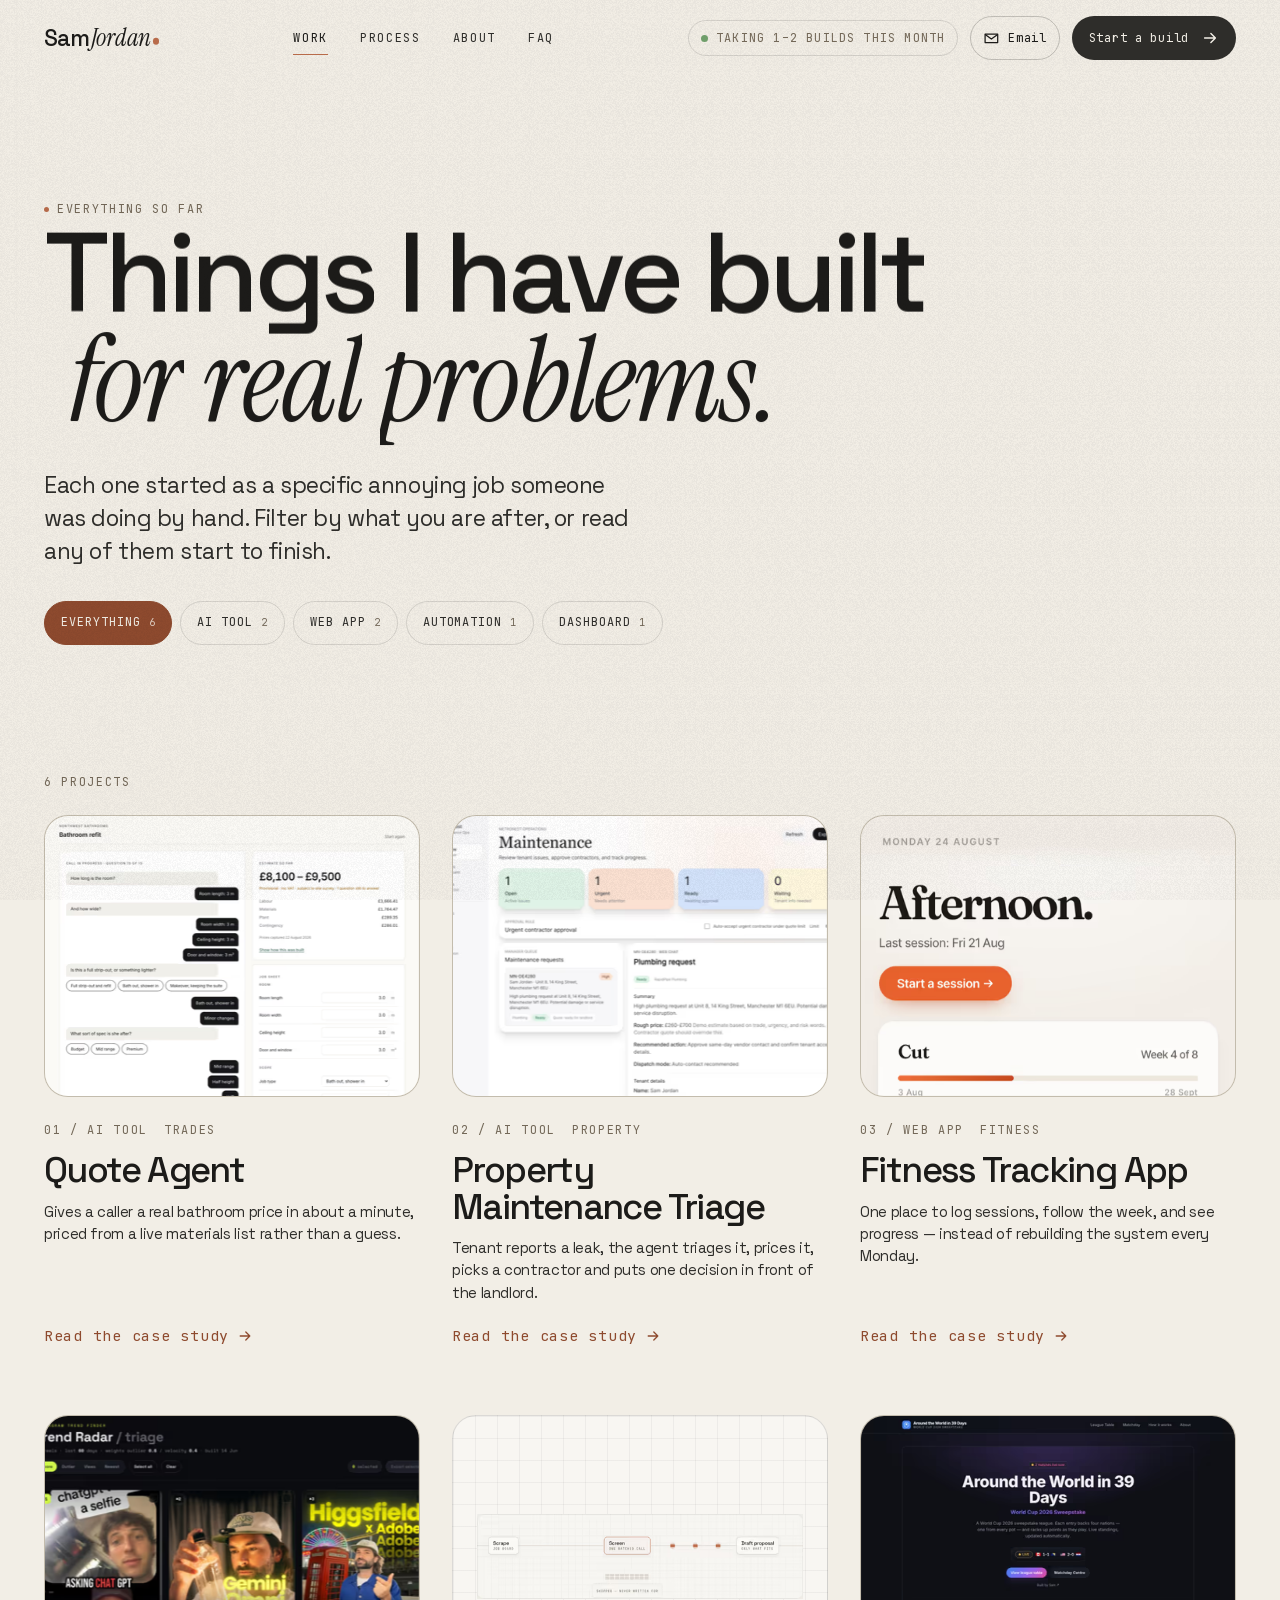
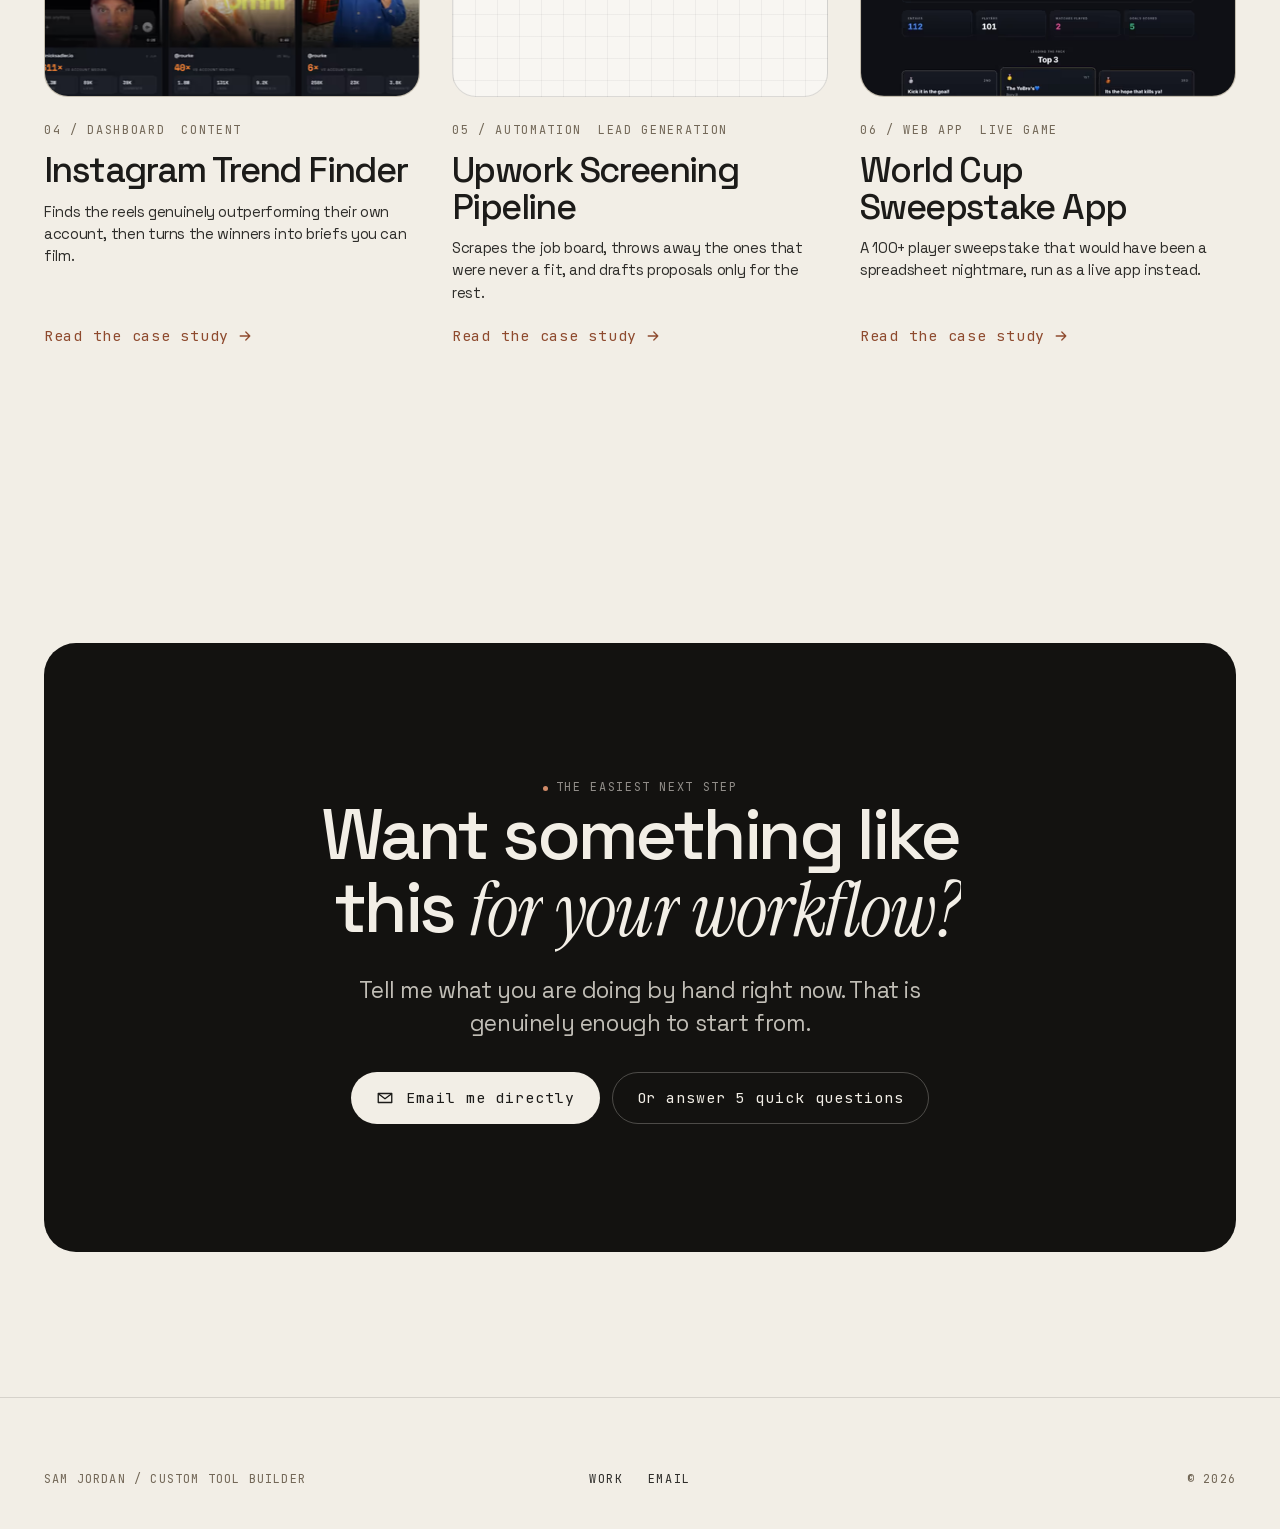
==== commit b445cabf: "Fix the build form on mobile and add a direct email route The form's Continue button sat below the m" ====
--- a/work/index.html
+++ b/work/index.html
@@ -20,8 +20,8 @@
 <link rel="preload" href="/fonts/instrument-serif-400-italic.woff2" as="font" type="font/woff2" crossorigin>
 <link rel="preload" href="/fonts/jetbrains-mono-400.woff2" as="font" type="font/woff2" crossorigin>
 
-  <script type="module" crossorigin src="/assets/main-CgjVOz8r.js"></script>
-  <link rel="stylesheet" crossorigin href="/assets/main-qTTktP2P.css">
+  <script type="module" crossorigin src="/assets/main-DqmPZyJP.js"></script>
+  <link rel="stylesheet" crossorigin href="/assets/main-BvOAmeYd.css">
 </head>
 <body>
 
@@ -40,6 +40,9 @@
     </div>
     <div class="nav-actions">
       <span class="availability">Taking 1&ndash;2 builds this month</span>
+      <a class="button button--ghost nav-email" href="mailto:contact@samjordanco.com?subject=Project%20enquiry" aria-label="Email Sam directly">
+        <svg viewBox="0 0 20 20" fill="none" aria-hidden="true"><path d="M2.5 5h15v10h-15z" stroke="currentColor" stroke-width="1.5" stroke-linejoin="round"/><path d="m3 5.6 7 5.2 7-5.2" stroke="currentColor" stroke-width="1.5" stroke-linecap="round" stroke-linejoin="round"/></svg><span class="nav-email-label">Email</span>
+      </a>
       <a class="button" data-build-form data-magnetic="0.2" href="/#build-request">Start a build <svg viewBox="0 0 20 20" fill="none" aria-hidden="true"><path d="M4 10h12M11 5l5 5-5 5" stroke="currentColor" stroke-width="1.6" stroke-linecap="round" stroke-linejoin="round"/></svg></a>
     </div>
   </nav>
@@ -178,8 +181,8 @@
         Tell me what you are doing by hand right now. That is genuinely enough to start from.
       </p>
       <div class="contact-actions">
-        <a class="button button--light" data-build-form data-magnetic="0.2" href="/#build-request">Start a build request <svg viewBox="0 0 20 20" fill="none" aria-hidden="true"><path d="M4 10h12M11 5l5 5-5 5" stroke="currentColor" stroke-width="1.6" stroke-linecap="round" stroke-linejoin="round"/></svg></a>
-        <a class="button button--ghost" href="mailto:contact@samjordanco.com?subject=New%20project%20enquiry">Email me directly</a>
+        <a class="button button--light" href="mailto:contact@samjordanco.com?subject=Project%20enquiry"><svg viewBox="0 0 20 20" fill="none" aria-hidden="true"><path d="M2.5 5h15v10h-15z" stroke="currentColor" stroke-width="1.5" stroke-linejoin="round"/><path d="m3 5.6 7 5.2 7-5.2" stroke="currentColor" stroke-width="1.5" stroke-linecap="round" stroke-linejoin="round"/></svg>Email me directly</a>
+        <a class="button button--ghost" data-build-form data-magnetic="0.2" href="/#build-request">Or answer 5 quick questions</a>
       </div>
     </div>
   </div>
--- a/assets/main-BvOAmeYd.css
+++ b/assets/main-BvOAmeYd.css
@@ -0,0 +1 @@
+@font-face{font-family:Space Grotesk;font-style:normal;font-weight:400;font-display:swap;src:url(/fonts/space-grotesk-400.woff2) format("woff2");unicode-range:U+0000-00FF,U+0131,U+0152-0153,U+02BB-02BC,U+02C6,U+02DA,U+02DC,U+0304,U+0308,U+0329,U+2000-206F,U+20AC,U+2122,U+2191,U+2193,U+2212,U+2215,U+FEFF,U+FFFD}@font-face{font-family:Space Grotesk;font-style:normal;font-weight:500;font-display:swap;src:url(/fonts/space-grotesk-500.woff2) format("woff2");unicode-range:U+0000-00FF,U+0131,U+0152-0153,U+02BB-02BC,U+02C6,U+02DA,U+02DC,U+0304,U+0308,U+0329,U+2000-206F,U+20AC,U+2122,U+2191,U+2193,U+2212,U+2215,U+FEFF,U+FFFD}@font-face{font-family:"Instrument Serif";font-style:italic;font-weight:400;font-display:swap;src:url(/fonts/instrument-serif-400-italic.woff2) format("woff2");unicode-range:U+0000-00FF,U+0131,U+0152-0153,U+02BB-02BC,U+02C6,U+02DA,U+02DC,U+0304,U+0308,U+0329,U+2000-206F,U+20AC,U+2122,U+2191,U+2193,U+2212,U+2215,U+FEFF,U+FFFD}@font-face{font-family:JetBrains Mono;font-style:normal;font-weight:400;font-display:swap;src:url(/fonts/jetbrains-mono-400.woff2) format("woff2");unicode-range:U+0000-00FF,U+0131,U+0152-0153,U+02BB-02BC,U+02C6,U+02DA,U+02DC,U+0304,U+0308,U+0329,U+2000-206F,U+20AC,U+2122,U+2191,U+2193,U+2212,U+2215,U+FEFF,U+FFFD}@font-face{font-family:Space Grotesk Fallback;src:local("Arial"),local("Helvetica Neue"),local("Liberation Sans");size-adjust:108.63%;ascent-override:90.21%;descent-override:26.7%;line-gap-override:0%}@font-face{font-family:"Instrument Serif Fallback";src:local("Georgia"),local("Times New Roman"),local("Liberation Serif");size-adjust:90.88%;ascent-override:99.03%;descent-override:27.51%;line-gap-override:0%}@font-face{font-family:JetBrains Mono Fallback;src:local("Menlo"),local("Consolas"),local("DejaVu Sans Mono");size-adjust:99.66%;ascent-override:102.35%;descent-override:30.1%;line-gap-override:0%}:root{--bone: #f2eee6;--stone: #e8e2d6;--stone-warm: #dcd4c3;--taupe: #a89c8a;--taupe-text: #736858;--charcoal: #2e2d2a;--black: #1c1b19;--rust: #b86b4a;--rust-deep: #8e4a2e;--rust-light: #d08a68;--white: #fbfaf7;--ink: #131210;--ink-raised: #1c1b19;--surface: var(--bone);--surface-subtle: var(--stone);--surface-raised: var(--white);--text: var(--black);--text-secondary: var(--charcoal);--text-muted: var(--taupe-text);--accent: var(--rust);--accent-strong: var(--rust-deep);--line: rgba(28, 27, 25, .13);--line-strong: rgba(28, 27, 25, .22);--focus: var(--rust-deep);--dark-surface: var(--ink);--dark-text: var(--bone);--dark-text-muted: rgba(242, 238, 230, .56);--dark-line: rgba(242, 238, 230, .14);--font-display: "Space Grotesk", "Space Grotesk Fallback", "Helvetica Neue", Arial, sans-serif;--font-body: "Space Grotesk", "Space Grotesk Fallback", "Helvetica Neue", Arial, sans-serif;--font-editorial: "Instrument Serif", "Instrument Serif Fallback", Georgia, serif;--font-mono: "JetBrains Mono", "JetBrains Mono Fallback", ui-monospace, Menlo, monospace;--step--2: clamp(.69rem, .67rem + .09vw, .75rem);--step--1: clamp(.83rem, .8rem + .16vw, .94rem);--step-0: clamp(1rem, .95rem + .24vw, 1.17rem);--step-1: clamp(1.2rem, 1.12rem + .38vw, 1.46rem);--step-2: clamp(1.44rem, 1.32rem + .58vw, 1.83rem);--step-3: clamp(1.73rem, 1.55rem + .86vw, 2.29rem);--step-4: clamp(2.07rem, 1.82rem + 1.25vw, 2.86rem);--step-5: clamp(2.49rem, 2.13rem + 1.78vw, 3.58rem);--step-6: clamp(2.99rem, 2.49rem + 2.5vw, 4.47rem);--step-7: clamp(3.58rem, 2.9rem + 3.44vw, 5.59rem);--step-8: clamp(4.3rem, 3.35rem + 4.72vw, 6.99rem);--step-9: clamp(5.16rem, 3.86rem + 6.45vw, 8.74rem);--leading-tight: .94;--leading-display: 1.02;--leading-body: 1.58;--tracking-display: -.045em;--tracking-tight: -.02em;--tracking-mono: .14em;--s1: .25rem;--s2: .5rem;--s3: .75rem;--s4: 1rem;--s5: 1.5rem;--s6: 2rem;--s7: 3rem;--s8: 4rem;--s9: 6rem;--s10: 8rem;--chapter-gap: clamp(5rem, 3.5rem + 7vw, 11rem);--radius-xs: .25rem;--radius-sm: .5rem;--radius-md: .875rem;--radius-lg: 1.5rem;--radius-xl: 2rem;--radius-pill: 999rem;--measure: 38rem;--max-width: 82rem;--max-width-wide: 96rem;--gutter: clamp(1.25rem, .75rem + 2.5vw, 3.5rem);--ease-out-expo: cubic-bezier(.16, 1, .3, 1);--ease-out-quart: cubic-bezier(.25, 1, .5, 1);--ease-in-out-quint: cubic-bezier(.83, 0, .17, 1);--ease-out-back: cubic-bezier(.34, 1.56, .64, 1);--ease-linear-spring: linear( 0, .006, .025 2.8%, .101 6.1%, .539 18.9%, .721 25.3%, .849 31.5%, .937 38.1%, .968 41.8%, .991 45.7%, 1.006 50.1%, 1.015 55%, 1.017 63.9%, 1.001 );--dur-fast: .2s;--dur-base: .42s;--dur-slow: .8s;--dur-cinematic: 1.4s;--shadow-sm: 0 1px 2px rgba(28, 27, 25, .06), 0 4px 12px rgba(28, 27, 25, .05);--shadow-md: 0 2px 6px rgba(28, 27, 25, .06), 0 18px 44px rgba(28, 27, 25, .09);--shadow-lg: 0 4px 12px rgba(28, 27, 25, .07), 0 40px 90px rgba(28, 27, 25, .13);--shadow-dark: 0 30px 80px rgba(0, 0, 0, .55);--grain-opacity: .045;--z-grain: 1;--z-content: 2;--z-nav: 60;--z-cursor: 90;--z-modal: 100}[data-chapter=dark]{--surface: var(--dark-surface);--surface-subtle: var(--ink-raised);--surface-raised: var(--ink-raised);--text: var(--dark-text);--text-secondary: rgba(242, 238, 230, .78);--text-muted: var(--dark-text-muted);--line: var(--dark-line);--line-strong: rgba(242, 238, 230, .26);--accent: var(--rust-light);--accent-strong: var(--rust);--focus: var(--rust-light);background-color:var(--surface);color:var(--text)}@media (prefers-reduced-motion: reduce){:root{--dur-fast: 1ms;--dur-base: 1ms;--dur-slow: 1ms;--dur-cinematic: 1ms}}*,*:before,*:after{box-sizing:border-box}*{margin:0}html{-webkit-text-size-adjust:100%;scroll-behavior:auto}html.lenis,html.lenis body{height:auto}.lenis.lenis-smooth{scroll-behavior:auto!important}.lenis.lenis-stopped{overflow:hidden}body{min-height:100svh;background-color:var(--surface);color:var(--text);font-family:var(--font-body);font-size:var(--step-0);line-height:var(--leading-body);letter-spacing:var(--tracking-tight);font-synthesis-weight:none;text-rendering:optimizeLegibility;-webkit-font-smoothing:antialiased;-moz-osx-font-smoothing:grayscale;overflow-x:clip}img,picture,video,canvas,svg{display:block;max-width:100%}input,button,textarea,select{font:inherit;color:inherit}p,h1,h2,h3,h4,li{overflow-wrap:break-word}a{color:inherit;text-decoration-color:color-mix(in srgb,currentColor 35%,transparent);text-underline-offset:.22em}:focus-visible{outline:2px solid var(--focus);outline-offset:3px;border-radius:var(--radius-xs)}::selection{background:color-mix(in srgb,var(--rust) 26%,transparent);color:var(--text)}h1,h2,h3,h4{font-family:var(--font-display);font-weight:500;line-height:var(--leading-display);letter-spacing:var(--tracking-display);text-wrap:balance}h1{font-size:var(--step-7);line-height:var(--leading-tight)}h2{font-size:var(--step-5)}h3{font-size:var(--step-2);letter-spacing:var(--tracking-tight)}h1 em,h2 em,h3 em,.editorial{font-family:var(--font-editorial);font-style:italic;font-weight:400;letter-spacing:-.015em;font-size:1.06em}.lede{max-width:var(--measure);font-size:var(--step-1);line-height:1.45;color:var(--text-secondary);letter-spacing:-.018em;text-wrap:pretty}.prose{max-width:var(--measure);color:var(--text-secondary);text-wrap:pretty}.prose>*+*{margin-top:1em}.label{display:inline-flex;align-items:center;gap:var(--s2);font-family:var(--font-mono);font-size:var(--step--2);font-weight:400;line-height:1;letter-spacing:var(--tracking-mono);text-transform:uppercase;color:var(--text-muted)}.label--accent{color:var(--accent-strong)}.label:before{content:"";width:.3125rem;height:.3125rem;border-radius:50%;background:var(--accent);flex:0 0 auto}.label--bare:before{display:none}.container{width:100%;max-width:var(--max-width);margin-inline:auto;padding-inline:var(--gutter)}.chapter{position:relative;padding-block:var(--chapter-gap)}.chapter--tight{padding-block:calc(var(--chapter-gap) * .6)}[data-chapter=dark]{--grain-opacity: .07}.chapter-head{display:grid;gap:var(--s5);margin-bottom:var(--s8)}@media (min-width: 56rem){.chapter-head{grid-template-columns:minmax(0,1.15fr) minmax(0,1fr);align-items:end;gap:var(--s7)}}.chapter-head h2{margin-top:var(--s3)}.rule{height:1px;border:0;background:var(--line)}.button{--button-bg: var(--charcoal);--button-fg: var(--bone);--button-border: transparent;position:relative;display:inline-flex;align-items:center;justify-content:center;gap:var(--s3);min-height:3.25rem;padding:0 var(--s5);border:1px solid var(--button-border);border-radius:var(--radius-pill);background:var(--button-bg);color:var(--button-fg);font-family:var(--font-mono);font-size:var(--step--1);letter-spacing:.06em;text-decoration:none;cursor:pointer;overflow:hidden;isolation:isolate;transition:transform var(--dur-fast) var(--ease-out-quart),border-color var(--dur-fast) var(--ease-out-quart),color var(--dur-fast) var(--ease-out-quart)}.button:before{content:"";position:absolute;top:0;right:0;bottom:0;left:0;z-index:-1;background:var(--accent-strong);transform:translate3d(0,101%,0);transition:transform var(--dur-base) var(--ease-out-expo)}.button:hover:before,.button:focus-visible:before{transform:translateZ(0)}.button:hover{color:var(--bone)}.button:active{transform:scale(.98)}.button svg{width:1.125rem;height:1.125rem;flex:0 0 auto;transition:transform var(--dur-base) var(--ease-out-expo)}.button:hover svg{transform:translate3d(.25rem,0,0)}.button--ghost{--button-bg: transparent;--button-fg: var(--text);--button-border: var(--line-strong)}.button--light{--button-bg: var(--bone);--button-fg: var(--black)}.button--light:before{background:var(--white)}.button--light:hover{color:var(--black)}.link{display:inline-flex;align-items:center;gap:var(--s2);position:relative;font-family:var(--font-mono);font-size:var(--step--1);letter-spacing:.05em;text-decoration:none;color:var(--accent-strong);padding-block:var(--s1)}.link:after{content:"";position:absolute;left:0;bottom:0;width:100%;height:1px;background:currentColor;transform:scaleX(0);transform-origin:right;transition:transform var(--dur-base) var(--ease-out-expo)}.link:hover:after,.link:focus-visible:after{transform:scaleX(1);transform-origin:left}.link svg{width:1rem;height:1rem;transition:transform var(--dur-base) var(--ease-out-expo)}.link:hover svg{transform:translate3d(.25rem,0,0)}.chip{display:inline-flex;align-items:center;gap:var(--s2);padding:var(--s2) var(--s3);border:1px solid var(--line);border-radius:var(--radius-pill);font-family:var(--font-mono);font-size:var(--step--2);letter-spacing:var(--tracking-mono);text-transform:uppercase;color:var(--text-muted);white-space:nowrap}.visually-hidden{position:absolute;width:1px;height:1px;padding:0;overflow:hidden;clip-path:inset(50%);white-space:nowrap;border:0}.skip-link{position:fixed;top:var(--s4);left:var(--s4);z-index:200;padding:var(--s3) var(--s5);border-radius:var(--radius-pill);background:var(--black);color:var(--bone);font-family:var(--font-mono);font-size:var(--step--1);text-decoration:none;transform:translate3d(0,-160%,0);transition:transform var(--dur-base) var(--ease-out-expo)}.skip-link:focus-visible{transform:translateZ(0)}.grain{position:fixed;top:0;right:0;bottom:0;left:0;z-index:var(--z-grain);pointer-events:none;opacity:var(--grain-opacity);mix-blend-mode:multiply;transition:opacity var(--dur-slow) var(--ease-out-quart)}.grain canvas{width:100%;height:100%}.js [data-reveal=rise]{clip-path:inset(0 0 -20% 0)}.js [data-reveal=rise]>*{transform:translate3d(0,110%,0);transition:transform var(--dur-slow) var(--ease-out-expo),opacity var(--dur-base) var(--ease-out-quart);opacity:0;transition-delay:var(--reveal-delay, 0ms)}.js [data-reveal=rise].is-revealed>*{transform:translateZ(0);opacity:1}.js [data-reveal=fade]{opacity:0;transform:translate3d(0,1.25rem,0);transition:opacity var(--dur-slow) var(--ease-out-quart),transform var(--dur-slow) var(--ease-out-expo);transition-delay:var(--reveal-delay, 0ms)}.js [data-reveal=fade].is-revealed{opacity:1;transform:none}.js [data-reveal=wipe]>img,.js [data-reveal=wipe]>picture,.js [data-reveal=wipe]>video{clip-path:inset(0 0 100% 0);transform:scale(1.14);transition:clip-path var(--dur-cinematic) var(--ease-in-out-quint),transform calc(var(--dur-cinematic) * 1.15) var(--ease-out-expo);transition-delay:var(--reveal-delay, 0ms)}.js [data-reveal=wipe].is-revealed>img,.js [data-reveal=wipe].is-revealed>picture,.js [data-reveal=wipe].is-revealed>video{clip-path:inset(0 0 0 0);transform:scale(1)}.js [data-reveal=stagger]>*{opacity:0;transform:translate3d(0,2.5rem,0);transition:opacity var(--dur-slow) var(--ease-out-quart),transform var(--dur-slow) var(--ease-linear-spring)}.js [data-reveal=stagger].is-revealed>*{opacity:1;transform:none}.js [data-reveal=stagger]>*{transition-delay:calc(min(var(--i, 0),5)*90ms)}.split-line{display:block;overflow:hidden;padding-block:.02em}.split-char{display:inline-block;will-change:transform}.js [data-reveal=chars] .split-char{transform:translate3d(0,105%,0);transition:transform var(--dur-cinematic) var(--ease-out-expo);transition-delay:calc(var(--reveal-delay, 0ms) + var(--char-index, 0) * 14ms)}.js [data-reveal=chars].is-revealed .split-char{transform:translateZ(0)}.split-space{display:inline;white-space:pre}.scroll-progress{position:fixed;top:0;left:0;z-index:var(--z-nav);width:100%;height:2px;transform:scaleX(0);transform-origin:0 50%;background:var(--rust);pointer-events:none;will-change:transform}.cursor{position:fixed;top:0;left:0;z-index:var(--z-cursor);width:1.5rem;height:1.5rem;margin:-.75rem 0 0 -.75rem;border:1px solid var(--charcoal);border-radius:50%;pointer-events:none;opacity:0;mix-blend-mode:difference;will-change:transform;transition:width var(--dur-base) var(--ease-out-expo),height var(--dur-base) var(--ease-out-expo),margin var(--dur-base) var(--ease-out-expo),background-color var(--dur-base) var(--ease-out-quart),border-color var(--dur-base) var(--ease-out-quart),opacity var(--dur-base) var(--ease-out-quart)}.cursor.is-active{opacity:1}.cursor__label{position:absolute;top:0;right:0;bottom:0;left:0;display:grid;place-items:center;font-family:var(--font-mono);font-size:.5625rem;letter-spacing:var(--tracking-mono);text-transform:uppercase;color:var(--bone);opacity:0;transform:scale(.7);transition:opacity var(--dur-fast) var(--ease-out-quart),transform var(--dur-base) var(--ease-out-back)}.cursor.is-expanded{width:5rem;height:5rem;margin:-2.5rem 0 0 -2.5rem;background:var(--charcoal);border-color:transparent}.cursor.is-expanded .cursor__label{opacity:1;transform:scale(1)}@media (pointer: coarse){.cursor{display:none}}@media (prefers-reduced-motion: reduce){*,*:before,*:after{animation-duration:1ms!important;animation-iteration-count:1!important;transition-duration:1ms!important;scroll-behavior:auto!important}.js [data-reveal],.js [data-reveal]>*,.js [data-reveal] .split-char{opacity:1!important;transform:none!important;clip-path:none!important}.cursor{display:none}}.nav-wrap{position:fixed;top:0;left:0;right:0;z-index:var(--z-nav);padding:var(--s4) 0;transition:padding var(--dur-slow) var(--ease-out-expo),background-color var(--dur-slow) var(--ease-out-quart),box-shadow var(--dur-slow) var(--ease-out-quart)}.nav-wrap.is-stuck{padding:var(--s3) 0;background:color-mix(in srgb,var(--bone) 82%,transparent);backdrop-filter:saturate(1.4) blur(14px);-webkit-backdrop-filter:saturate(1.4) blur(14px);box-shadow:0 1px 0 var(--line)}.nav-wrap.is-hidden{transform:translate3d(0,-110%,0);transition:transform var(--dur-base) var(--ease-in-out-quint)}.nav{display:flex;align-items:center;justify-content:space-between;gap:var(--s4)}.brand{display:inline-flex;align-items:baseline;gap:.06em;font-family:var(--font-display);font-size:var(--step-1);font-weight:500;letter-spacing:-.04em;text-decoration:none;color:var(--text);white-space:nowrap}.brand em{font-family:var(--font-editorial);font-style:italic;font-size:1.08em;letter-spacing:-.01em}.brand-dot{width:.3em;height:.3em;border-radius:50%;background:var(--rust);transform:translateY(-.05em);transition:transform var(--dur-base) var(--ease-out-back)}.brand:hover .brand-dot{transform:translateY(-.05em) scale(1.5)}.nav-links{display:none;align-items:center;gap:var(--s6)}@media (min-width: 60rem){.nav-links{display:flex}}.nav-link{position:relative;font-family:var(--font-mono);font-size:var(--step--2);letter-spacing:var(--tracking-mono);text-transform:uppercase;text-decoration:none;color:var(--text-secondary);padding-block:var(--s2);transition:color var(--dur-fast) var(--ease-out-quart)}.nav-link:after{content:"";position:absolute;left:0;bottom:0;width:100%;height:1px;background:var(--rust);transform:scaleX(0);transform-origin:right;transition:transform var(--dur-base) var(--ease-out-expo)}.nav-link:hover,.nav-link[aria-current=page]{color:var(--text)}.nav-link:hover:after,.nav-link[aria-current=page]:after{transform:scaleX(1);transform-origin:left}.nav-actions{display:inline-flex;align-items:center;gap:var(--s3)}.nav .button{min-height:2.75rem;padding-inline:var(--s4);font-size:var(--step--2)}.availability{display:none;align-items:center;gap:var(--s2);padding:var(--s2) var(--s3);border:1px solid var(--line);border-radius:var(--radius-pill);font-family:var(--font-mono);font-size:var(--step--2);letter-spacing:.1em;text-transform:uppercase;color:var(--text-muted);white-space:nowrap}@media (min-width: 72rem){.availability{display:inline-flex}}.availability:before{content:"";width:.4375rem;height:.4375rem;border-radius:50%;background:#6f9e6a;box-shadow:0 0 #6f9e6a8c;animation:availability-pulse 2.6s var(--ease-out-quart) infinite}@keyframes availability-pulse{0%{box-shadow:0 0 #6f9e6a80}70%{box-shadow:0 0 0 .5rem #6f9e6a00}to{box-shadow:0 0 #6f9e6a00}}.footer{padding-block:var(--s8) var(--s6);border-top:1px solid var(--line)}.footer-inner{display:grid;gap:var(--s5)}@media (min-width: 56rem){.footer-inner{grid-template-columns:1fr auto 1fr;align-items:center}.footer-inner>:last-child{justify-self:end}}.footer-meta{font-family:var(--font-mono);font-size:var(--step--2);letter-spacing:.1em;text-transform:uppercase;color:var(--text-muted)}.footer-links{display:flex;gap:var(--s5);flex-wrap:wrap}.nav-wrap.is-inverted .brand,.nav-wrap.is-inverted .nav-link{color:var(--bone)}.nav-wrap.is-inverted .nav-link{color:#f2eee6b8}.nav-wrap.is-inverted .nav-link:hover,.nav-wrap.is-inverted .nav-link[aria-current=page]{color:var(--bone)}.nav-wrap.is-inverted .availability{border-color:#f2eee633;color:#f2eee6a8}.nav-wrap.is-inverted .button{--button-bg: var(--bone);--button-fg: var(--black)}.nav-wrap.is-inverted .button:before{background:var(--white)}.nav-wrap.is-inverted .button:hover{color:var(--black)}.nav-wrap.is-stuck.is-inverted{background:color-mix(in srgb,var(--ink) 82%,transparent);box-shadow:0 1px #f2eee61f}.nav .button.nav-email{padding-inline:var(--s3);gap:var(--s2)}.nav-email svg{width:1.05rem;height:1.05rem}@media (max-width: 26rem){.nav-email-label{position:absolute;width:1px;height:1px;overflow:hidden;clip-path:inset(50%);white-space:nowrap}.nav .button.nav-email{padding-inline:var(--s3)}}.hero{position:relative;padding-top:clamp(7rem,5rem + 9vw,11rem);padding-bottom:var(--chapter-gap);overflow:clip}.hero-field{position:absolute;border-radius:50%;filter:blur(80px);opacity:.5;pointer-events:none;z-index:0;will-change:transform}.hero-field--one{width:42vw;height:42vw;top:-8vw;right:-6vw;background:radial-gradient(circle,rgba(199,169,139,.5),transparent 68%);animation:field-drift-a 26s var(--ease-out-quart) infinite alternate}.hero-field--two{width:34vw;height:34vw;bottom:4vw;left:-10vw;background:radial-gradient(circle,rgba(184,107,74,.22),transparent 66%);animation:field-drift-b 32s var(--ease-out-quart) infinite alternate}@keyframes field-drift-a{to{transform:translate3d(-5rem,4rem,0) scale(1.12)}}@keyframes field-drift-b{to{transform:translate3d(6rem,-3rem,0) scale(.92)}}.hero-inner{position:relative;z-index:var(--z-content)}.hero-top{display:grid;gap:var(--s6);margin-bottom:var(--s8)}.hero h1{font-size:var(--step-8);max-width:16ch;margin-top:var(--s4)}.hero-foot{display:grid;gap:var(--s5);align-items:end}@media (min-width: 56rem){.hero-foot{grid-template-columns:minmax(0,1fr) auto;gap:var(--s7)}}.hero-actions{display:flex;flex-wrap:wrap;gap:var(--s3)}.hero-hint{display:flex;flex-wrap:wrap;align-items:center;gap:var(--s2) var(--s5);margin-bottom:var(--s4)}.hero-hint kbd{display:inline-flex;align-items:center;padding:.15rem .4rem;border:1px solid var(--line-strong);border-bottom-width:2px;border-radius:var(--radius-xs);background:var(--surface-raised);font-family:var(--font-mono);font-size:.6875rem;color:var(--text-secondary)}.marquee{position:relative;padding-block:var(--s5);border-block:1px solid var(--line);overflow:hidden;-webkit-mask-image:linear-gradient(to right,transparent,#000 12%,#000 88%,transparent);mask-image:linear-gradient(to right,transparent,#000 12%,#000 88%,transparent)}.marquee__track{display:flex;width:max-content;gap:var(--s7);animation:marquee 42s linear infinite}.marquee:hover .marquee__track{animation-play-state:paused}@keyframes marquee{to{transform:translate3d(-50%,0,0)}}.marquee__item{display:inline-flex;align-items:center;gap:var(--s3);font-family:var(--font-mono);font-size:var(--step--1);letter-spacing:var(--tracking-mono);text-transform:uppercase;color:var(--text-muted);white-space:nowrap}.marquee__item:before{content:"";width:.3125rem;height:.3125rem;border-radius:50%;background:var(--rust);flex:0 0 auto}@media (prefers-reduced-motion: reduce){.marquee__track,.hero-field{animation:none}}.machine{position:relative;container-type:inline-size}[data-workflow-machine]:empty{display:block;aspect-ratio:1 / .71}@media (max-width: 47.99rem){[data-workflow-machine]:empty{aspect-ratio:1 / 2.24}}.machine__stage{position:relative;width:100%;border:1px solid var(--line);border-radius:var(--radius-lg);background-color:color-mix(in srgb,var(--surface-raised) 72%,var(--surface));background-image:linear-gradient(to right,color-mix(in srgb,var(--charcoal) 5%,transparent) 1px,transparent 1px),linear-gradient(to bottom,color-mix(in srgb,var(--charcoal) 5%,transparent) 1px,transparent 1px),linear-gradient(to right,color-mix(in srgb,var(--charcoal) 9%,transparent) 1px,transparent 1px),linear-gradient(to bottom,color-mix(in srgb,var(--charcoal) 9%,transparent) 1px,transparent 1px);background-size:24px 24px,24px 24px,120px 120px,120px 120px;overflow:hidden;touch-action:none;cursor:grab;isolation:isolate}.machine__stage.is-dragging{cursor:grabbing}.machine__stage:before,.machine__stage:after{content:"";position:absolute;width:1.25rem;height:1.25rem;border:1px solid var(--line-strong);pointer-events:none;z-index:5}.machine__stage:before{top:.75rem;left:.75rem;border-right:0;border-bottom:0}.machine__stage:after{right:.75rem;bottom:.75rem;border-left:0;border-top:0}.machine__wires{position:absolute;top:0;right:0;bottom:0;left:0;width:100%;height:100%;overflow:visible;pointer-events:none;z-index:1}.machine__wire{fill:none;stroke:var(--taupe);stroke-width:1.4;stroke-linecap:round;opacity:0;transition:opacity var(--dur-base) var(--ease-out-quart),stroke var(--dur-base) var(--ease-out-quart);vector-effect:non-scaling-stroke}.machine__wire.is-active{opacity:1}[data-mode=after] .machine__wire.is-active{stroke:var(--rust);stroke-width:1.6;stroke-dasharray:5 7;animation:wire-flow 1.1s linear infinite}@keyframes wire-flow{to{stroke-dashoffset:-12}}.machine__wire--live{stroke:var(--rust);stroke-width:1.6;stroke-dasharray:4 5;opacity:1}.machine__packets{position:absolute;top:0;right:0;bottom:0;left:0;pointer-events:none;z-index:3}.machine__node{position:absolute;top:0;left:0;z-index:2;width:calc(var(--node-w, 196px) * var(--scale, 1));min-height:calc(var(--node-h, 64px) * var(--scale, 1));padding:calc(.625rem * var(--scale, 1)) calc(.875rem * var(--scale, 1));border:1px solid var(--line-strong);border-radius:calc(.75rem * var(--scale, 1));background:var(--surface-raised);box-shadow:var(--shadow-sm);opacity:0;visibility:hidden;pointer-events:none;cursor:grab;transition:box-shadow var(--dur-base) var(--ease-out-quart),border-color var(--dur-base) var(--ease-out-quart),background-color var(--dur-base) var(--ease-out-quart);will-change:transform,opacity}.machine__node.is-present{pointer-events:auto}.machine__node.is-dragging{cursor:grabbing;box-shadow:var(--shadow-lg);border-color:var(--rust);z-index:4}.machine__node.is-detached{border-style:dashed;opacity:.5}.machine__node.is-hit{animation:node-hit .42s var(--ease-out-expo)}@keyframes node-hit{0%{box-shadow:var(--shadow-sm)}22%{box-shadow:0 0 0 3px color-mix(in srgb,var(--rust) 26%,transparent),var(--shadow-md)}to{box-shadow:var(--shadow-sm)}}.machine__node-body{display:flex;align-items:center;gap:calc(.625rem * var(--scale, 1))}.machine__node-icon{width:calc(1.25rem * var(--scale, 1));height:calc(1.25rem * var(--scale, 1));flex:0 0 auto;color:var(--taupe)}.machine__node-text{display:flex;flex-direction:column;gap:calc(.125rem * var(--scale, 1));min-width:0}.machine__node-label{font-family:var(--font-display);font-size:calc(.9375rem * var(--scale, 1));font-weight:500;line-height:1.15;letter-spacing:-.02em;color:var(--text);white-space:nowrap}.machine__node-sub{font-family:var(--font-mono);font-size:calc(.625rem * var(--scale, 1));letter-spacing:.1em;text-transform:uppercase;line-height:1.2;color:var(--text-muted);white-space:nowrap}.machine__port{position:absolute;top:50%;right:calc(-.4375rem * var(--scale, 1));width:calc(.875rem * var(--scale, 1));height:calc(.875rem * var(--scale, 1));transform:translateY(-50%);padding:0;border:1px solid var(--rust);border-radius:50%;background:var(--surface-raised);cursor:crosshair;transition:transform var(--dur-fast) var(--ease-out-back),background-color var(--dur-fast) var(--ease-out-quart)}.machine__port:after{content:"";position:absolute;inset:calc(-.5rem * var(--scale, 1));border-radius:50%}.machine__port:hover,.machine__port:focus-visible{background:var(--rust);transform:translateY(-50%) scale(1.35)}@container (max-width: 759px){.machine__port{top:auto;right:50%;bottom:calc(-.4375rem * var(--scale, 1));transform:translate(50%)}.machine__port:hover,.machine__port:focus-visible{transform:translate(50%) scale(1.35)}}.machine__node--person{border-radius:50%;display:grid;place-items:center;text-align:center;border-color:var(--rust);background:color-mix(in srgb,var(--rust) 6%,var(--surface-raised))}.machine__node--person .machine__node-body{flex-direction:column;gap:calc(.25rem * var(--scale, 1))}.machine__node--person .machine__node-icon{color:var(--rust-deep);width:calc(1.5rem * var(--scale, 1));height:calc(1.5rem * var(--scale, 1))}.machine__node--hub{border-color:var(--rust);background:color-mix(in srgb,var(--rust) 5%,var(--surface-raised));box-shadow:0 0 0 calc(6px * var(--scale, 1)) color-mix(in srgb,var(--rust) 7%,transparent)}.machine__node--hub .machine__node-icon{color:var(--rust-deep);animation:hub-spin 9s linear infinite}@keyframes hub-spin{to{transform:rotate(360deg)}}.machine__node--sink{align-content:start}.machine__node--leak{border-color:var(--rust-deep);border-width:1.5px;background:color-mix(in srgb,var(--rust-deep) 9%,var(--surface-raised));box-shadow:0 0 0 calc(5px * var(--scale, 1)) color-mix(in srgb,var(--rust-deep) 8%,transparent),var(--shadow-md)}.machine__node--leak .machine__node-icon,.machine__node--leak .machine__node-label{color:var(--rust-deep)}.machine__node--leak .machine__node-sub{color:color-mix(in srgb,var(--rust-deep) 72%,transparent)}.machine__leak-value{display:block;margin-top:calc(.3125rem * var(--scale, 1));padding-top:calc(.3125rem * var(--scale, 1));border-top:1px solid color-mix(in srgb,var(--rust-deep) 26%,transparent);font-family:var(--font-display);font-size:calc(1.375rem * var(--scale, 1));font-weight:500;letter-spacing:-.04em;line-height:1;font-variant-numeric:tabular-nums;color:var(--rust-deep)}.machine__node--leak.is-leaking{border-color:var(--rust-deep);background:color-mix(in srgb,var(--rust-deep) 18%,var(--surface-raised))}[data-mode=before] .machine__node--leak:after{content:"";position:absolute;inset:calc(-4px * var(--scale, 1));border-radius:inherit;border:1px solid color-mix(in srgb,var(--rust-deep) 30%,transparent);opacity:0;animation:leak-pulse 3.2s var(--ease-out-quart) infinite;pointer-events:none}@keyframes leak-pulse{0%{opacity:.7;transform:scale(1)}70%{opacity:0;transform:scale(1.06)}to{opacity:0;transform:scale(1.06)}}.machine__rows{display:flex;flex-direction:column;gap:calc(.25rem * var(--scale, 1));margin-top:calc(.5rem * var(--scale, 1));padding-top:calc(.5rem * var(--scale, 1));border-top:1px solid var(--line)}.machine__row{display:flex;align-items:center;justify-content:space-between;gap:calc(.5rem * var(--scale, 1));font-family:var(--font-mono);font-size:calc(.5625rem * var(--scale, 1));letter-spacing:.06em;color:var(--text-muted);opacity:0;transform:translate3d(0,calc(-.375rem * var(--scale, 1)),0);transition:opacity var(--dur-base) var(--ease-out-quart),transform var(--dur-base) var(--ease-out-expo)}.machine__row.is-in{opacity:1;transform:none}.machine__row>span:first-child{color:var(--text-secondary);white-space:nowrap;overflow:hidden;text-overflow:ellipsis}.machine__queue{position:absolute;bottom:calc(-1.125rem * var(--scale, 1));left:50%;transform:translate(-50%);display:flex;gap:calc(.1875rem * var(--scale, 1))}.machine__pip{width:calc(.3125rem * var(--scale, 1));height:calc(.3125rem * var(--scale, 1));border-radius:50%;background:var(--rust-deep);opacity:0;transform:scale(.2);transition:opacity var(--dur-fast) var(--ease-out-quart),transform var(--dur-base) var(--ease-out-back)}.machine__pip.is-in{opacity:1;transform:scale(1)}.machine__controls{display:grid;gap:var(--s4);margin-top:var(--s5);grid-template-areas:"modes" "actions" "readout" "status";justify-items:start}@media (min-width: 26rem){.machine__controls{grid-template-areas:"modes modes" "actions readout" "status status";grid-template-columns:1fr auto;align-items:center}}@media (min-width: 48rem){.machine__controls{grid-template-areas:"modes actions readout" "status status status";grid-template-columns:auto auto 1fr;gap:var(--s5)}}.machine__modes{grid-area:modes;display:inline-flex;max-width:100%;padding:.25rem;border:1px solid var(--line);border-radius:var(--radius-pill);background:color-mix(in srgb,var(--surface-subtle) 60%,transparent)}.machine__mode{padding:.625rem 1rem;border:0;border-radius:var(--radius-pill);background:transparent;color:var(--text-muted);font-family:var(--font-mono);font-size:var(--step--2);letter-spacing:.08em;text-transform:uppercase;white-space:nowrap;cursor:pointer;transition:background-color var(--dur-base) var(--ease-out-quart),color var(--dur-base) var(--ease-out-quart)}.machine__mode.is-current{background:var(--charcoal);color:var(--bone)}.machine__actions{grid-area:actions;display:inline-flex;gap:var(--s3)}.machine__run,.machine__reset{display:inline-flex;align-items:center;gap:var(--s2);min-height:2.75rem;padding:0 var(--s4);border:1px solid var(--line-strong);border-radius:var(--radius-pill);background:transparent;font-family:var(--font-mono);font-size:var(--step--2);letter-spacing:.08em;text-transform:uppercase;white-space:nowrap;cursor:pointer;transition:background-color var(--dur-fast) var(--ease-out-quart),color var(--dur-fast) var(--ease-out-quart),border-color var(--dur-fast) var(--ease-out-quart)}.machine__run,.machine__reset{border-color:var(--line);color:var(--text-muted)}.machine__run:hover{background:var(--charcoal);border-color:var(--charcoal);color:var(--bone)}.machine__run svg{width:.875rem;height:.875rem}.machine__reset:hover{background:var(--charcoal);border-color:var(--charcoal);color:var(--bone)}.machine__readout{grid-area:readout;display:flex;flex-direction:column;gap:calc(var(--s1) * .5)}@media (min-width: 26rem){.machine__readout{justify-self:end;align-items:flex-end;text-align:right}}.machine__counter{font-family:var(--font-display);font-size:var(--step-4);font-weight:500;letter-spacing:-.04em;font-variant-numeric:tabular-nums;color:var(--text);transition:color var(--dur-base) var(--ease-out-quart)}.machine__counter.is-hit{animation:counter-hit .38s var(--ease-out-expo)}@keyframes counter-hit{0%{transform:translateY(0)}30%{transform:translateY(-.14em)}to{transform:translateY(0)}}[data-mode=before] .machine__counter{color:var(--rust-deep)}[data-mode=after] .machine__counter{color:var(--text)}.machine__readout{align-items:baseline}.machine__counter-label{font-family:var(--font-mono);font-size:var(--step--2);letter-spacing:var(--tracking-mono);text-transform:uppercase;color:var(--text-muted);white-space:nowrap}.machine__status{grid-area:status;margin:0;font-family:var(--font-mono);font-size:var(--step--2);letter-spacing:.06em;color:var(--text-muted);min-height:1.4em}.machine.is-autoplaying .machine__status:after{content:" / playing";color:var(--rust)}@media (prefers-reduced-motion: reduce){.machine__node--hub .machine__node-icon,.machine__wire.is-active,[data-mode=before] .machine__node--leak:after{animation:none}.machine__stage{cursor:default}}.pipeline{position:relative}.pipeline__stage{position:relative;width:100%;border:1px solid var(--line);border-radius:var(--radius-lg);background-color:color-mix(in srgb,var(--surface-raised) 70%,var(--surface));background-image:linear-gradient(to right,color-mix(in srgb,var(--charcoal) 5%,transparent) 1px,transparent 1px),linear-gradient(to bottom,color-mix(in srgb,var(--charcoal) 5%,transparent) 1px,transparent 1px);background-size:24px 24px;overflow:hidden}.pipeline__tokens{position:absolute;top:0;right:0;bottom:0;left:0;pointer-events:none}.pipeline__stage-node{position:absolute;z-index:2;transform:translate(-50%,-50%);display:flex;flex-direction:column;gap:calc(.1875rem * var(--scale, 1));padding:calc(.625rem * var(--scale, 1)) calc(.875rem * var(--scale, 1));border:1px solid var(--line-strong);border-radius:calc(.625rem * var(--scale, 1));background:var(--surface-raised);box-shadow:var(--shadow-sm);white-space:nowrap}.pipeline__stage-node.is-gate{border-color:var(--rust);background:color-mix(in srgb,var(--rust) 6%,var(--surface-raised))}.pipeline__stage-node.is-hit{animation:pipeline-hit .38s var(--ease-out-expo)}@keyframes pipeline-hit{0%{box-shadow:var(--shadow-sm)}25%{box-shadow:0 0 0 3px color-mix(in srgb,var(--rust) 24%,transparent),var(--shadow-md)}to{box-shadow:var(--shadow-sm)}}.pipeline__stage-label{font-family:var(--font-display);font-size:calc(.9375rem * var(--scale, 1));font-weight:500;letter-spacing:-.02em;line-height:1.15;color:var(--text)}.pipeline__stage-sub{font-family:var(--font-mono);font-size:calc(.625rem * var(--scale, 1));letter-spacing:.1em;text-transform:uppercase;line-height:1.2;color:var(--text-muted)}.pipeline__bin{position:absolute;z-index:2;transform:translate(-50%);margin-top:calc(1rem * var(--scale, 1));padding:calc(.5rem * var(--scale, 1)) calc(.75rem * var(--scale, 1));border:1px dashed var(--line-strong);border-radius:calc(.5rem * var(--scale, 1));white-space:nowrap}.pipeline__readout{display:flex;flex-wrap:wrap;gap:var(--s6);margin-top:var(--s5);padding-top:var(--s4);border-top:1px solid var(--line)}.pipeline__counter{display:flex;align-items:baseline;gap:var(--s2)}.pipeline__counter-value{font-family:var(--font-display);font-size:var(--step-3);font-weight:500;letter-spacing:-.04em;font-variant-numeric:tabular-nums;color:var(--accent-strong)}.pipeline__counter-value.is-hit{animation:pipeline-count .36s var(--ease-out-expo)}@keyframes pipeline-count{0%{transform:translateY(0)}30%{transform:translateY(-.14em)}to{transform:translateY(0)}}.pipeline__counter-label{font-family:var(--font-mono);font-size:var(--step--2);letter-spacing:var(--tracking-mono);text-transform:uppercase;color:var(--text-muted)}@media (prefers-reduced-motion: reduce){.pipeline__stage-node,.pipeline__counter-value{animation:none}}.about-grid{display:grid;gap:var(--s7);align-items:start}@media (min-width: 60rem){.about-grid{grid-template-columns:minmax(0,.85fr) minmax(0,1fr);gap:var(--s9)}}.portrait{position:relative;border-radius:var(--radius-lg);overflow:hidden;background:var(--stone-warm);aspect-ratio:1 / 1}.portrait img{width:100%;height:100%;object-fit:cover;will-change:transform}.portrait-note{position:absolute;left:var(--s4);right:var(--s4);bottom:var(--s4);display:flex;justify-content:space-between;gap:var(--s4);padding:var(--s3) var(--s4);border-radius:var(--radius-md);background:color-mix(in srgb,var(--bone) 88%,transparent);backdrop-filter:blur(10px);-webkit-backdrop-filter:blur(10px);font-family:var(--font-mono);font-size:var(--step--2);letter-spacing:.1em;text-transform:uppercase;color:var(--charcoal)}.skill-list{display:flex;flex-wrap:wrap;gap:var(--s2);margin-top:var(--s5)}.quote{margin-top:var(--s6);padding:var(--s5) var(--s6);border-left:2px solid var(--rust);border-radius:0 var(--radius-md) var(--radius-md) 0;background:var(--surface-subtle);font-family:var(--font-editorial);font-style:italic;font-size:var(--step-2);line-height:1.3;color:var(--text)}.process{counter-reset:step}.process-list{display:grid;gap:0;border-top:1px solid var(--line)}.process-step{counter-increment:step;display:grid;gap:var(--s3);padding-block:var(--s6);border-bottom:1px solid var(--line);transition:background-color var(--dur-base) var(--ease-out-quart)}@media (min-width: 56rem){.process-step{grid-template-columns:6rem minmax(0,1fr) minmax(0,1.2fr);gap:var(--s6);align-items:baseline;padding-inline:var(--s4);margin-inline:calc(var(--s4) * -1);border-radius:var(--radius-md)}.process-step:hover{background:color-mix(in srgb,var(--stone) 55%,transparent)}}.process-step:before{content:"0" counter(step);font-family:var(--font-mono);font-size:var(--step--1);letter-spacing:var(--tracking-mono);color:var(--rust-deep)}.process-step h3{font-size:var(--step-2)}.process-step p{color:var(--text-secondary);max-width:42ch}.statement-card{display:grid;gap:var(--s5);padding:var(--s7);border:1px solid var(--line);border-radius:var(--radius-lg);background:var(--surface-subtle)}@media (min-width: 48rem){.statement-card{grid-template-columns:auto minmax(0,1fr);gap:var(--s6);padding:var(--s8);align-items:start}}.statement-mark{display:grid;place-items:center;width:3.25rem;height:3.25rem;border:1px solid var(--rust);border-radius:50%;color:var(--rust-deep);flex:0 0 auto}.statement-mark svg{width:1.5rem;height:1.5rem}.statement-card h2{font-size:var(--step-4);margin-bottom:var(--s4)}.guarantee{border-radius:var(--radius-xl);overflow:hidden}.guarantee .statement-card{border:0;background:transparent}.guarantee .statement-mark{border-color:var(--rust-light);color:var(--rust-light)}.faq-grid{display:grid;gap:var(--s7);align-items:start}@media (min-width: 60rem){.faq-grid{grid-template-columns:minmax(0,.8fr) minmax(0,1.1fr);gap:var(--s9)}}.faq-list{border-top:1px solid var(--line)}.faq-item{border-bottom:1px solid var(--line)}.faq-item summary{display:flex;align-items:center;justify-content:space-between;gap:var(--s4);padding-block:var(--s5);font-family:var(--font-display);font-size:var(--step-1);font-weight:500;letter-spacing:-.025em;cursor:pointer;list-style:none;transition:color var(--dur-fast) var(--ease-out-quart)}.faq-item summary::-webkit-details-marker{display:none}.faq-item summary:hover{color:var(--rust-deep)}.faq-item summary:after{content:"";width:.75rem;height:.75rem;flex:0 0 auto;border-right:1.5px solid currentColor;border-bottom:1.5px solid currentColor;transform:rotate(45deg) translate(-.1em,-.1em);transition:transform var(--dur-base) var(--ease-out-expo)}.faq-item[open] summary:after{transform:rotate(-135deg) translate(-.1em,-.1em)}.faq-item p{padding-bottom:var(--s5);margin:0;max-width:56ch;color:var(--text-secondary)}.contact-card{position:relative;padding:var(--s8) var(--s6);border-radius:var(--radius-xl);overflow:hidden;text-align:center}@media (min-width: 48rem){.contact-card{padding:var(--s10) var(--s8)}}.contact-card h2{font-size:var(--step-6);max-width:18ch;margin-inline:auto}.contact-actions{display:flex;flex-wrap:wrap;gap:var(--s3);justify-content:center;margin-top:var(--s6)}.contact-meta{margin-top:var(--s6);font-family:var(--font-mono);font-size:var(--step--2);letter-spacing:var(--tracking-mono);text-transform:uppercase;color:var(--text-muted)}.sticky-cta{position:fixed;right:var(--s4);bottom:var(--s4);z-index:55;display:flex;align-items:center;gap:var(--s4);max-width:min(calc(100vw - 2rem),26rem);padding:var(--s4);border-radius:var(--radius-lg);background:var(--ink);color:var(--bone);box-shadow:var(--shadow-dark);opacity:0;transform:translate3d(0,1.5rem,0);pointer-events:none;transition:opacity var(--dur-slow) var(--ease-out-quart),transform var(--dur-slow) var(--ease-out-expo)}.sticky-cta.is-visible{opacity:1;transform:none;pointer-events:auto}.sticky-cta p{font-size:var(--step--1);line-height:1.4;color:#f2eee6d1}.sticky-cta .button{flex:0 0 auto;min-height:2.75rem;padding-inline:var(--s4);--button-bg: var(--bone);--button-fg: var(--black)}.sticky-cta .button:before{background:var(--white)}.sticky-cta .button:hover{color:var(--black)}.sticky-close{position:absolute;top:.4rem;right:.4rem;width:1.75rem;height:1.75rem;display:grid;place-items:center;border:0;border-radius:50%;background:transparent;color:#f2eee68c;font-size:1.1rem;line-height:1;cursor:pointer;transition:color var(--dur-fast) var(--ease-out-quart)}.sticky-close:hover{color:var(--bone)}@media (max-width: 32rem){.sticky-cta{flex-direction:column;align-items:stretch;text-align:left}.sticky-cta .button{width:100%}}.sticky-cta__actions{display:flex;gap:var(--s2);flex:0 0 auto}.sticky-cta__actions .button{min-height:2.75rem;padding-inline:var(--s4)}.sticky-cta__actions .button--ghost{--button-bg: transparent;--button-fg: var(--bone);--button-border: rgba(242, 238, 230, .28)}.sticky-cta__actions .button--ghost:hover{color:var(--bone)}.sticky-cta .button svg{width:1rem;height:1rem}@media (max-width: 32rem){.sticky-cta__actions{width:100%}.sticky-cta__actions .button{flex:1;justify-content:center}}.work-card{position:relative;display:grid;grid-template-rows:auto 1fr;gap:var(--s5);text-decoration:none;color:inherit;border-radius:var(--radius-lg);isolation:isolate}.work-card__media{position:relative;aspect-ratio:4 / 3;border:1px solid var(--line);border-radius:var(--radius-lg);background:var(--stone-warm);overflow:hidden}.work-card__media picture,.work-card__media img,.work-card__media .media-placeholder{width:100%;height:100%}.work-card__media img{object-fit:cover;object-position:top center;transition:transform var(--dur-cinematic) var(--ease-out-expo);will-change:transform}.work-card:hover .work-card__media img{transform:scale(1.045)}.work-card__media:after{content:"";position:absolute;top:0;right:0;bottom:0;left:0;background:linear-gradient(to top,rgba(142,74,46,.28),transparent 62%);opacity:0;transition:opacity var(--dur-base) var(--ease-out-quart)}.work-card:hover .work-card__media:after{opacity:1}.work-card__body{display:flex;flex-direction:column;gap:var(--s3);align-items:start}.work-card__meta{display:flex;flex-wrap:wrap;gap:var(--s2) var(--s4);font-family:var(--font-mono);font-size:var(--step--2);letter-spacing:var(--tracking-mono);text-transform:uppercase;color:var(--text-muted)}.work-card :is(h2,h3){font-size:var(--step-3);transition:color var(--dur-fast) var(--ease-out-quart)}.work-card:hover :is(h2,h3){color:var(--accent-strong)}.work-card__body p{max-width:46ch;color:var(--text-secondary);font-size:var(--step--1);line-height:1.5}.work-card__cta{margin-top:auto;padding-top:var(--s2)}.work-card__cta:after{content:"";position:absolute;top:0;right:0;bottom:0;left:0;border-radius:inherit}.work-card:focus-visible{outline:2px solid var(--focus);outline-offset:6px}.media-placeholder{display:block;background-color:var(--stone-warm);background-image:linear-gradient(to right,rgba(28,27,25,.06) 1px,transparent 1px),linear-gradient(to bottom,rgba(28,27,25,.06) 1px,transparent 1px);background-size:22px 22px}.media-placeholder:after{content:"";position:absolute;top:0;right:0;bottom:0;left:0;background:radial-gradient(circle at 50% 45%,rgba(184,107,74,.18),transparent 60%)}.work-strip{display:grid;gap:var(--s7)}@media (min-width: 52rem){.work-strip{grid-template-columns:repeat(2,minmax(0,1fr));gap:var(--s8) var(--s7)}.work-card--large{grid-column:1 / -1;grid-template-columns:minmax(0,1.25fr) minmax(0,1fr);grid-template-rows:auto;gap:var(--s7);align-items:center}.work-card--large .work-card__media{aspect-ratio:16 / 11}.work-card--large :is(h2,h3){font-size:var(--step-5)}.work-card--large .work-card__body p{font-size:var(--step-0)}}.work-more{margin-top:var(--s8);padding-top:var(--s5);border-top:1px solid var(--line)}.gallery-hero{padding-top:clamp(8rem,6rem + 8vw,12rem);padding-bottom:var(--s8)}.gallery-hero h1{font-size:var(--step-8);max-width:14ch}.gallery-count{font-family:var(--font-mono);font-size:var(--step--2);letter-spacing:var(--tracking-mono);text-transform:uppercase;color:var(--text-muted)}.filters{display:flex;flex-wrap:wrap;gap:var(--s2);margin-block:var(--s6) var(--s8)}.filter{display:inline-flex;align-items:center;gap:var(--s2);min-height:2.75rem;padding:0 var(--s4);border:1px solid var(--line);border-radius:var(--radius-pill);background:transparent;color:var(--text-secondary);font-family:var(--font-mono);font-size:var(--step--2);letter-spacing:.08em;text-transform:uppercase;cursor:pointer;transition:background-color var(--dur-fast) var(--ease-out-quart),color var(--dur-fast) var(--ease-out-quart),border-color var(--dur-fast) var(--ease-out-quart)}.filter span{color:var(--text-muted);font-size:.85em}.filter:hover{border-color:var(--line-strong);color:var(--text)}.filter.is-current{background:var(--accent-strong);border-color:var(--accent-strong);color:var(--bone)}.filter.is-current span{color:#f2eee6cc}.gallery-grid{display:grid;gap:var(--s8) var(--s6);grid-template-columns:repeat(auto-fill,minmax(min(100%,20rem),1fr))}.work-card.is-filtered-out{display:none}.gallery-empty{padding:var(--s9) 0;text-align:center;color:var(--text-muted)}.work-card__media--contain{display:grid;place-items:center;padding:var(--s5);background-color:color-mix(in srgb,var(--surface-raised) 70%,var(--surface));background-image:linear-gradient(to right,color-mix(in srgb,var(--charcoal) 5%,transparent) 1px,transparent 1px),linear-gradient(to bottom,color-mix(in srgb,var(--charcoal) 5%,transparent) 1px,transparent 1px);background-size:22px 22px}.work-card__media--contain picture,.work-card__media--contain img{width:100%;height:auto;max-height:100%;object-fit:contain}.work-card__media--contain:after{display:none}.cs-hero{position:relative;padding-top:clamp(8rem,6rem + 8vw,13rem);padding-bottom:var(--chapter-gap);overflow:clip}.cs-hero__meta{display:flex;flex-wrap:wrap;gap:var(--s2) var(--s5);margin-bottom:var(--s5)}.cs-hero h1{font-size:var(--step-8);max-width:15ch}.cs-hero__tagline{max-width:46ch;margin-top:var(--s6);font-size:var(--step-2);line-height:1.35;letter-spacing:-.025em;color:var(--text-secondary);text-wrap:pretty}.cs-hero__media{margin-top:var(--s8);border-radius:var(--radius-xl);overflow:hidden;border:1px solid var(--line);aspect-ratio:16 / 9;background:var(--ink-raised)}.cs-hero__media img,.cs-hero__media video{width:100%;height:100%;object-fit:cover;object-position:top center}.cs-section{padding-block:var(--chapter-gap)}.cs-grid{display:grid;gap:var(--s5)}@media (min-width: 56rem){.cs-grid{grid-template-columns:14rem minmax(0,1fr);gap:var(--s8);align-items:start}}.cs-grid h2{font-size:var(--step-4);position:sticky;top:7rem}@media (max-width: 55.99rem){.cs-grid h2{position:static}}.cs-body{max-width:40rem;font-size:var(--step-1);line-height:1.55;color:var(--text-secondary);text-wrap:pretty}.cs-body>*+*{margin-top:var(--s5)}.metrics{display:grid;grid-template-columns:repeat(auto-fit,minmax(min(100%,9rem),1fr));gap:var(--s4);margin:0;padding-top:var(--s6);border-top:1px solid var(--line)}.metric{display:flex;flex-direction:column-reverse;gap:var(--s2)}.metric dd{margin:0;font-family:var(--font-display);font-size:var(--step-4);font-weight:500;letter-spacing:-.045em;line-height:1;color:var(--accent-strong)}.metric dt{font-family:var(--font-mono);font-size:var(--step--2);letter-spacing:var(--tracking-mono);text-transform:uppercase;color:var(--text-muted)}.device{position:relative;margin-inline:auto;border-radius:var(--radius-lg);background:var(--ink);box-shadow:var(--shadow-lg);overflow:hidden}.device--laptop{width:min(100%,62rem);aspect-ratio:16 / 10;padding:.75rem .75rem 0;border-radius:var(--radius-lg) var(--radius-lg) 0 0}.device--phone{width:min(100%,20rem);aspect-ratio:9 / 19;padding:.6rem;border-radius:2.25rem}.device__chrome{display:flex;gap:.375rem;padding:0 0 .6rem .4rem}.device__chrome span{width:.5rem;height:.5rem;border-radius:50%;background:#f2eee63d}.device__screen{position:relative;width:100%;height:100%;border-radius:var(--radius-sm);overflow:hidden;background:var(--bone)}.device--phone .device__screen{border-radius:1.75rem}.device__screen iframe{width:100%;height:100%;border:0;display:block}.device__screen img{width:100%;height:100%;object-fit:cover;object-position:top center}.demo-note{margin-top:var(--s4);font-family:var(--font-mono);font-size:var(--step--2);letter-spacing:var(--tracking-mono);text-transform:uppercase;color:var(--text-muted);text-align:center}.cs-gallery{display:grid;gap:var(--s6);align-items:start}@media (min-width: 48rem){.cs-gallery--pair{grid-template-columns:repeat(2,minmax(0,1fr))}}.cs-shot{border:1px solid var(--line);border-radius:var(--radius-lg);overflow:hidden;background:var(--stone-warm)}.cs-shot img{width:100%;height:auto}.cs-shot figcaption{padding:var(--s4) var(--s5);border-top:1px solid var(--line);background:var(--surface-raised);font-family:var(--font-mono);font-size:var(--step--2);letter-spacing:.06em;color:var(--text-muted)}.cs-next{display:block;padding-block:var(--chapter-gap);text-decoration:none;color:inherit;border-top:1px solid var(--line)}.cs-next__inner{display:grid;gap:var(--s4)}.cs-next h2{font-size:var(--step-6);transition:transform var(--dur-slow) var(--ease-out-expo)}.cs-next:hover h2{transform:translate3d(var(--s4),0,0);color:var(--accent-strong)}.cs-back{display:inline-flex;align-items:center;gap:var(--s2);margin-bottom:var(--s6);font-family:var(--font-mono);font-size:var(--step--2);letter-spacing:var(--tracking-mono);text-transform:uppercase;text-decoration:none;color:var(--text-muted);transition:color var(--dur-fast) var(--ease-out-quart)}.cs-back:hover{color:var(--text)}.cs-back svg{width:1rem;height:1rem;transition:transform var(--dur-base) var(--ease-out-expo)}.cs-back:hover svg{transform:translate3d(-.25rem,0,0)}.cs-draft{display:inline-flex;align-items:center;gap:var(--s2);padding:var(--s2) var(--s4);border:1px dashed var(--line-strong);border-radius:var(--radius-pill);font-family:var(--font-mono);font-size:var(--step--2);letter-spacing:var(--tracking-mono);text-transform:uppercase;color:var(--text-muted)}.cs-hero__showcase{display:flex;flex-wrap:wrap;justify-content:center;align-items:flex-start;gap:var(--s6);margin-top:var(--s8)}@media (min-width: 56rem){.cs-hero__showcase{gap:var(--s8)}.cs-screen:nth-child(odd){transform:rotate(-1.4deg)}.cs-screen:nth-child(2n){transform:rotate(1.4deg) translateY(1.5rem)}}.cs-screen{display:flex;flex-direction:column;gap:var(--s4);align-items:center;max-width:20rem;transition:transform var(--dur-slow) var(--ease-out-expo)}.cs-screen:hover{transform:rotate(0) translateY(-.5rem)}.cs-screen__caption{font-family:var(--font-mono);font-size:var(--step--2);letter-spacing:.06em;text-align:center;color:var(--text-muted);max-width:22ch}.cs-hero__showcase .device--phone{width:100%;border:1px solid rgba(242,238,230,.14)}.build-modal{position:fixed;top:0;right:0;bottom:0;left:0;z-index:var(--z-modal);display:grid;place-items:center;padding:var(--s4);background:color-mix(in srgb,var(--ink) 82%,transparent);backdrop-filter:blur(10px);-webkit-backdrop-filter:blur(10px);opacity:0;visibility:hidden;pointer-events:none;transition:opacity var(--dur-base) var(--ease-out-quart),visibility var(--dur-base) linear}.build-modal[aria-hidden=false]{visibility:visible;pointer-events:auto}.build-modal.is-visible{opacity:1}.build-modal-shell{position:relative;display:flex;flex-direction:column;width:min(100%,60rem);max-height:min(92svh,52rem);border-radius:var(--radius-xl);background:var(--bone);box-shadow:var(--shadow-lg);overflow:hidden;transform:translate3d(0,1.5rem,0) scale(.985);transition:transform var(--dur-base) var(--ease-out-expo)}.build-modal.is-visible .build-modal-shell{transform:none}.form-topbar{display:flex;align-items:center;justify-content:space-between;gap:var(--s5);padding:var(--s4) var(--s5);border-bottom:1px solid var(--line);flex:0 0 auto}@media (max-width: 30rem){.form-topbar{gap:var(--s3)}.form-progress-copy>span:first-child{display:none}.form-progress-copy,.form-close{white-space:nowrap}}.form-progress{flex:1;max-width:22rem}.form-progress-copy{display:flex;justify-content:space-between;gap:var(--s4);margin-bottom:var(--s2);font-family:var(--font-mono);font-size:var(--step--2);letter-spacing:var(--tracking-mono);text-transform:uppercase;color:var(--text-muted)}.form-progress-track{height:2px;border-radius:var(--radius-pill);background:var(--line);overflow:hidden}.form-progress-bar{height:100%;background:var(--rust);transform:scaleX(.2);transform-origin:0 50%;transition:transform var(--dur-slow) var(--ease-out-expo)}.form-close{display:inline-flex;align-items:center;gap:var(--s2);padding:var(--s2) var(--s3);border:0;border-radius:var(--radius-pill);background:transparent;font-family:var(--font-mono);font-size:var(--step--2);letter-spacing:.08em;text-transform:uppercase;color:var(--text-muted);cursor:pointer;transition:color var(--dur-fast) var(--ease-out-quart)}.form-close:hover{color:var(--text)}.build-form{position:relative;flex:1;min-height:0;display:grid}.form-step{grid-area:1 / 1;overflow-y:auto;overscroll-behavior:contain;padding:var(--s7) var(--s5) var(--s6);opacity:0;visibility:hidden;pointer-events:none;transform:translate3d(0,1.5rem,0);transition:opacity var(--dur-base) var(--ease-out-quart),transform var(--dur-base) var(--ease-out-expo),visibility var(--dur-base) linear}@media (min-width: 48rem){.form-step{padding:var(--s8) var(--s8) var(--s7)}}.build-modal[aria-hidden=false] .form-step.is-active{opacity:1;visibility:visible;pointer-events:auto;transform:none}.form-step.is-leaving{opacity:0;transform:translate3d(0,-1.5rem,0);transition-duration:var(--dur-fast);transition-timing-function:var(--ease-in-out-quint)}.form-step.is-back{transform:translate3d(0,-1.5rem,0)}.form-step.is-back.is-active{transform:none}.step-inner{max-width:44rem;margin-inline:auto}.form-step h2{margin:var(--s3) 0 var(--s6);font-size:var(--step-4)}.choice-grid{display:grid;gap:var(--s3);grid-template-columns:repeat(auto-fit,minmax(min(100%,15rem),1fr))}.choice{position:relative;display:flex;align-items:center;min-height:3.5rem;padding:var(--s3) var(--s5);border:1px solid var(--line);border-radius:var(--radius-md);background:var(--white);cursor:pointer;transition:border-color var(--dur-fast) var(--ease-out-quart),background-color var(--dur-fast) var(--ease-out-quart),transform var(--dur-fast) var(--ease-out-quart)}.choice:hover{border-color:var(--line-strong);transform:translateY(-1px)}.choice input{position:absolute;opacity:0;pointer-events:none}.choice span{font-size:var(--step--1);line-height:1.35}.choice:has(input:checked){border-color:var(--rust);background:color-mix(in srgb,var(--rust) 8%,var(--white))}.choice:has(input:focus-visible){outline:2px solid var(--focus);outline-offset:3px}.choice:has(input:disabled){opacity:.42;cursor:not-allowed}.field{display:block;margin-bottom:var(--s5)}.field-label{display:block;margin-bottom:var(--s2);font-family:var(--font-mono);font-size:var(--step--2);letter-spacing:var(--tracking-mono);text-transform:uppercase;color:var(--text-secondary)}.field-optional{color:var(--text-muted);text-transform:none;letter-spacing:.04em}.field input,.field textarea{width:100%;padding:var(--s4);border:1px solid var(--line-strong);border-radius:var(--radius-md);background:var(--white);font-size:var(--step-0);line-height:1.5;resize:vertical;transition:border-color var(--dur-fast) var(--ease-out-quart),box-shadow var(--dur-fast) var(--ease-out-quart)}.field input:focus,.field textarea:focus{outline:0;border-color:var(--rust);box-shadow:0 0 0 3px color-mix(in srgb,var(--rust) 18%,transparent)}.field textarea::placeholder{color:var(--taupe)}.form-message{min-height:1.5em;margin-top:var(--s4);font-family:var(--font-mono);font-size:var(--step--2);letter-spacing:.05em;color:var(--rust-deep)}.step-actions{display:flex;align-items:center;justify-content:space-between;gap:var(--s4);margin-top:var(--s5)}@media (max-width: 47.99rem){.step-actions{position:sticky;bottom:0;z-index:2;margin-inline:calc(var(--s5) * -1);margin-bottom:calc(var(--s6) * -1);padding:var(--s4) var(--s5) var(--s5);background:var(--bone);border-top:1px solid var(--line)}.step-actions .button{flex:1;justify-content:center}}.step-actions:has(.back-step:only-child){justify-content:flex-start}.back-step{padding:var(--s3) 0;border:0;background:transparent;font-family:var(--font-mono);font-size:var(--step--2);letter-spacing:.08em;text-transform:uppercase;color:var(--text-muted);cursor:pointer;transition:color var(--dur-fast) var(--ease-out-quart)}.back-step:hover{color:var(--text)}.next-step{margin-left:auto}.form-complete .step-inner{display:grid;justify-items:center;gap:var(--s5);text-align:center;padding-block:var(--s8)}.complete-mark{display:grid;place-items:center;width:4rem;height:4rem;border-radius:50%;background:var(--rust-deep);color:var(--bone);animation:complete-pop var(--dur-slow) var(--ease-out-back)}.complete-mark svg{width:1.75rem;height:1.75rem}@keyframes complete-pop{0%{transform:scale(.4);opacity:0}to{transform:scale(1);opacity:1}}html.is-scroll-locked{overflow:hidden}
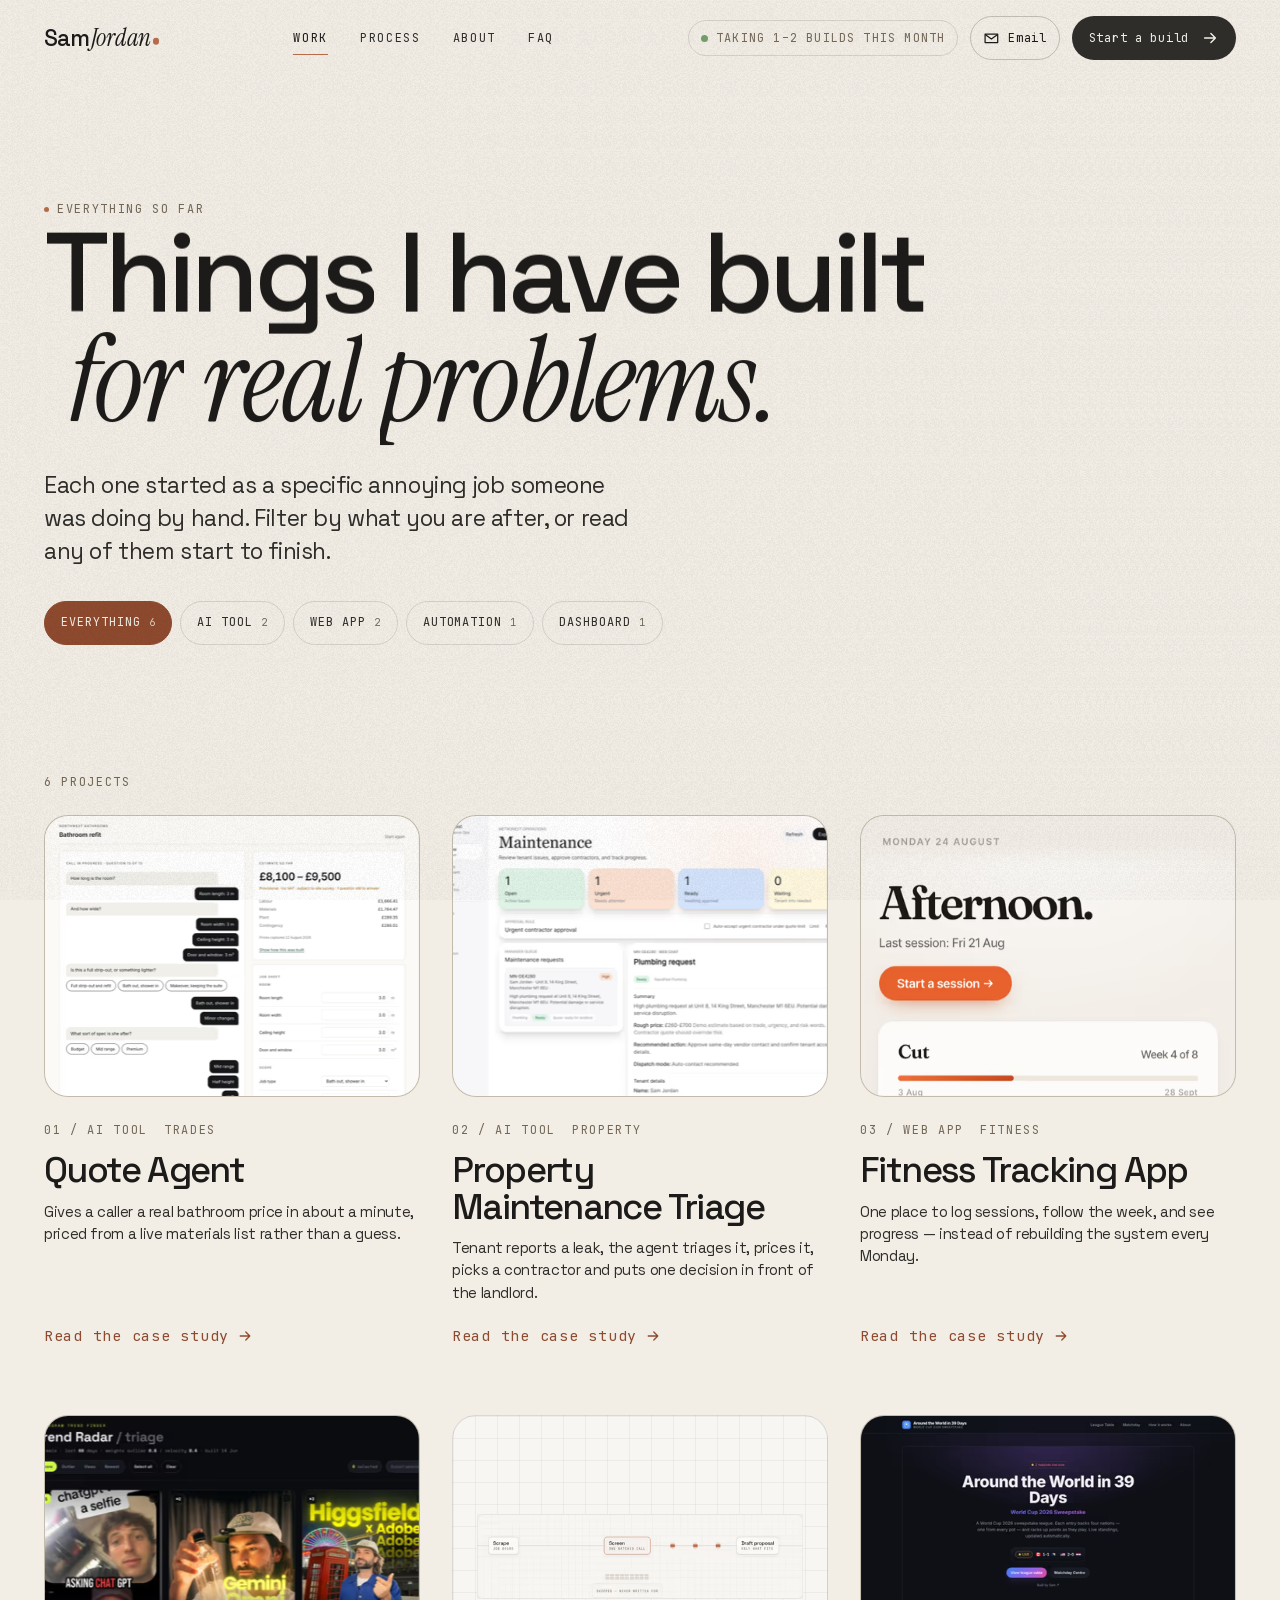
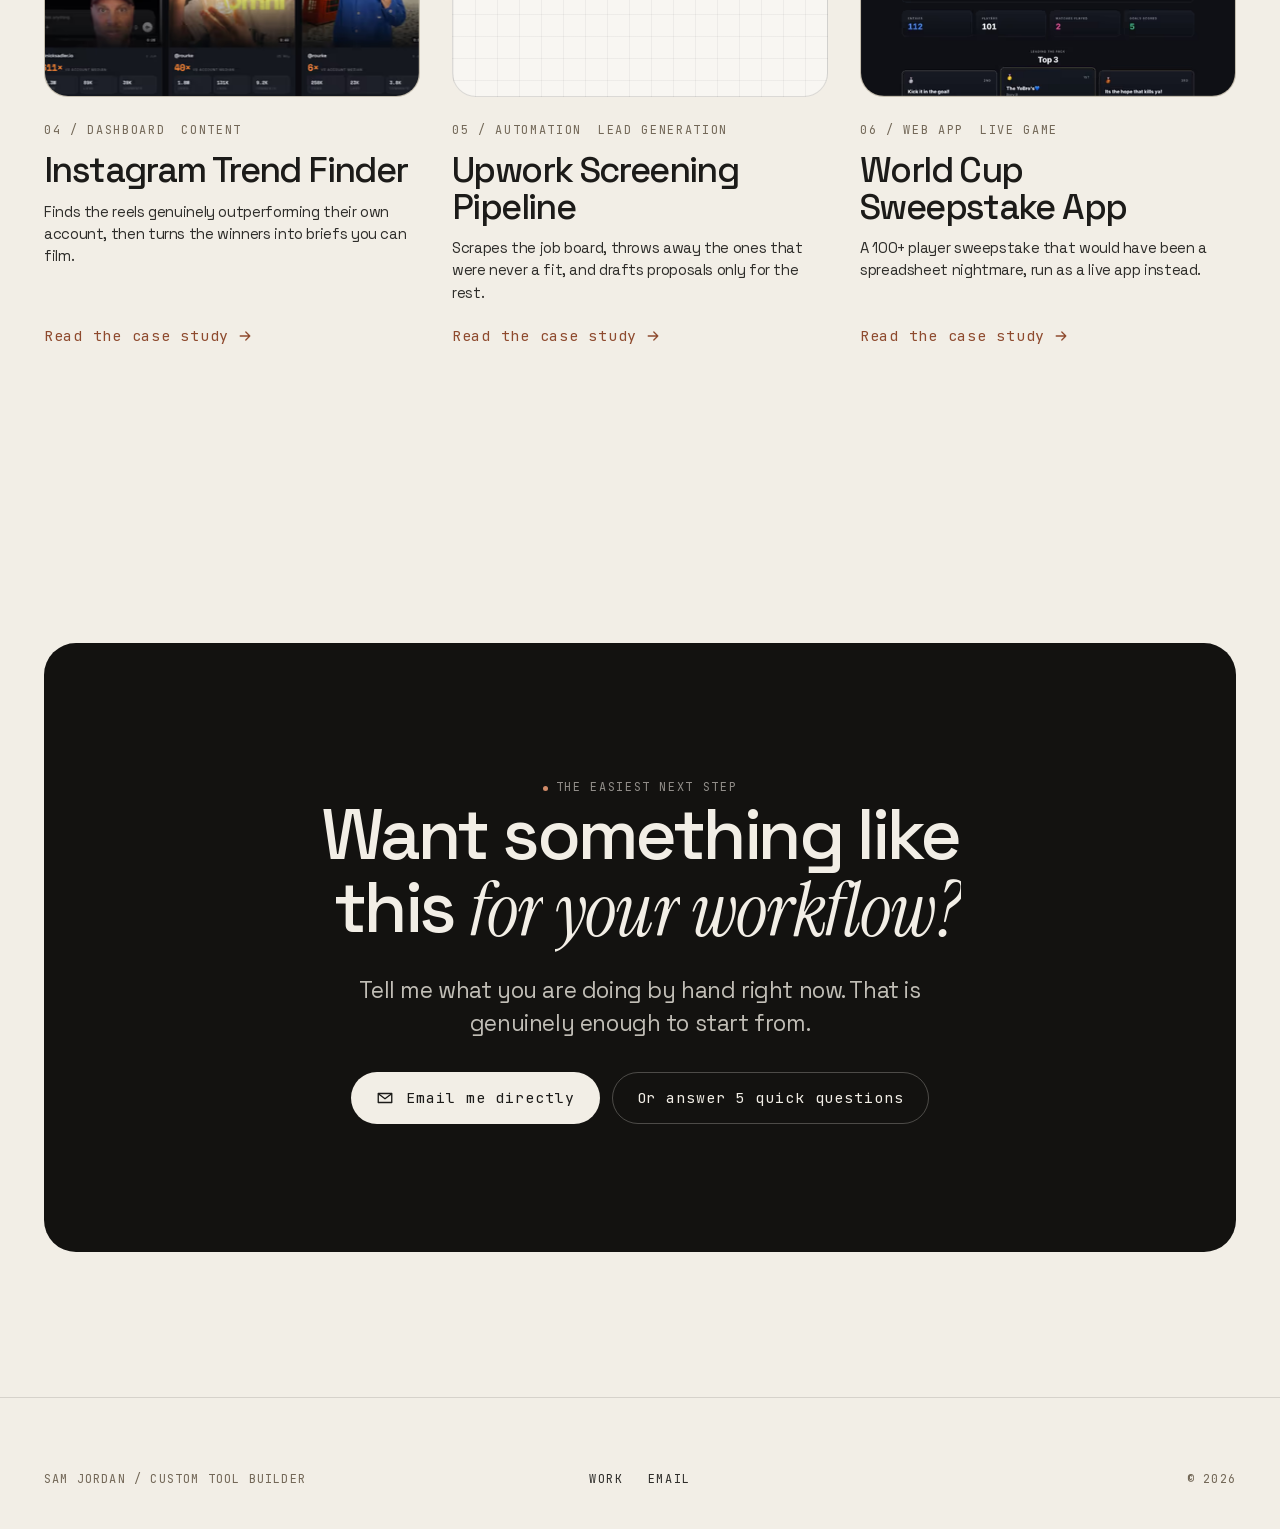
==== commit 5a585149: "Make the form fit any phone and email work without a mail client The dialog was a centred box with a" ====
--- a/work/index.html
+++ b/work/index.html
@@ -20,8 +20,8 @@
 <link rel="preload" href="/fonts/instrument-serif-400-italic.woff2" as="font" type="font/woff2" crossorigin>
 <link rel="preload" href="/fonts/jetbrains-mono-400.woff2" as="font" type="font/woff2" crossorigin>
 
-  <script type="module" crossorigin src="/assets/main-DqmPZyJP.js"></script>
-  <link rel="stylesheet" crossorigin href="/assets/main-BvOAmeYd.css">
+  <script type="module" crossorigin src="/assets/main-DzwjUKZM.js"></script>
+  <link rel="stylesheet" crossorigin href="/assets/main-dNDRcjI7.css">
 </head>
 <body>
 
--- a/assets/main-dNDRcjI7.css
+++ b/assets/main-dNDRcjI7.css
@@ -0,0 +1 @@
+@font-face{font-family:Space Grotesk;font-style:normal;font-weight:400;font-display:swap;src:url(/fonts/space-grotesk-400.woff2) format("woff2");unicode-range:U+0000-00FF,U+0131,U+0152-0153,U+02BB-02BC,U+02C6,U+02DA,U+02DC,U+0304,U+0308,U+0329,U+2000-206F,U+20AC,U+2122,U+2191,U+2193,U+2212,U+2215,U+FEFF,U+FFFD}@font-face{font-family:Space Grotesk;font-style:normal;font-weight:500;font-display:swap;src:url(/fonts/space-grotesk-500.woff2) format("woff2");unicode-range:U+0000-00FF,U+0131,U+0152-0153,U+02BB-02BC,U+02C6,U+02DA,U+02DC,U+0304,U+0308,U+0329,U+2000-206F,U+20AC,U+2122,U+2191,U+2193,U+2212,U+2215,U+FEFF,U+FFFD}@font-face{font-family:"Instrument Serif";font-style:italic;font-weight:400;font-display:swap;src:url(/fonts/instrument-serif-400-italic.woff2) format("woff2");unicode-range:U+0000-00FF,U+0131,U+0152-0153,U+02BB-02BC,U+02C6,U+02DA,U+02DC,U+0304,U+0308,U+0329,U+2000-206F,U+20AC,U+2122,U+2191,U+2193,U+2212,U+2215,U+FEFF,U+FFFD}@font-face{font-family:JetBrains Mono;font-style:normal;font-weight:400;font-display:swap;src:url(/fonts/jetbrains-mono-400.woff2) format("woff2");unicode-range:U+0000-00FF,U+0131,U+0152-0153,U+02BB-02BC,U+02C6,U+02DA,U+02DC,U+0304,U+0308,U+0329,U+2000-206F,U+20AC,U+2122,U+2191,U+2193,U+2212,U+2215,U+FEFF,U+FFFD}@font-face{font-family:Space Grotesk Fallback;src:local("Arial"),local("Helvetica Neue"),local("Liberation Sans");size-adjust:108.63%;ascent-override:90.21%;descent-override:26.7%;line-gap-override:0%}@font-face{font-family:"Instrument Serif Fallback";src:local("Georgia"),local("Times New Roman"),local("Liberation Serif");size-adjust:90.88%;ascent-override:99.03%;descent-override:27.51%;line-gap-override:0%}@font-face{font-family:JetBrains Mono Fallback;src:local("Menlo"),local("Consolas"),local("DejaVu Sans Mono");size-adjust:99.66%;ascent-override:102.35%;descent-override:30.1%;line-gap-override:0%}:root{--bone: #f2eee6;--stone: #e8e2d6;--stone-warm: #dcd4c3;--taupe: #a89c8a;--taupe-text: #736858;--charcoal: #2e2d2a;--black: #1c1b19;--rust: #b86b4a;--rust-deep: #8e4a2e;--rust-light: #d08a68;--white: #fbfaf7;--ink: #131210;--ink-raised: #1c1b19;--surface: var(--bone);--surface-subtle: var(--stone);--surface-raised: var(--white);--text: var(--black);--text-secondary: var(--charcoal);--text-muted: var(--taupe-text);--accent: var(--rust);--accent-strong: var(--rust-deep);--line: rgba(28, 27, 25, .13);--line-strong: rgba(28, 27, 25, .22);--focus: var(--rust-deep);--dark-surface: var(--ink);--dark-text: var(--bone);--dark-text-muted: rgba(242, 238, 230, .56);--dark-line: rgba(242, 238, 230, .14);--font-display: "Space Grotesk", "Space Grotesk Fallback", "Helvetica Neue", Arial, sans-serif;--font-body: "Space Grotesk", "Space Grotesk Fallback", "Helvetica Neue", Arial, sans-serif;--font-editorial: "Instrument Serif", "Instrument Serif Fallback", Georgia, serif;--font-mono: "JetBrains Mono", "JetBrains Mono Fallback", ui-monospace, Menlo, monospace;--step--2: clamp(.69rem, .67rem + .09vw, .75rem);--step--1: clamp(.83rem, .8rem + .16vw, .94rem);--step-0: clamp(1rem, .95rem + .24vw, 1.17rem);--step-1: clamp(1.2rem, 1.12rem + .38vw, 1.46rem);--step-2: clamp(1.44rem, 1.32rem + .58vw, 1.83rem);--step-3: clamp(1.73rem, 1.55rem + .86vw, 2.29rem);--step-4: clamp(2.07rem, 1.82rem + 1.25vw, 2.86rem);--step-5: clamp(2.49rem, 2.13rem + 1.78vw, 3.58rem);--step-6: clamp(2.99rem, 2.49rem + 2.5vw, 4.47rem);--step-7: clamp(3.58rem, 2.9rem + 3.44vw, 5.59rem);--step-8: clamp(4.3rem, 3.35rem + 4.72vw, 6.99rem);--step-9: clamp(5.16rem, 3.86rem + 6.45vw, 8.74rem);--leading-tight: .94;--leading-display: 1.02;--leading-body: 1.58;--tracking-display: -.045em;--tracking-tight: -.02em;--tracking-mono: .14em;--s1: .25rem;--s2: .5rem;--s3: .75rem;--s4: 1rem;--s5: 1.5rem;--s6: 2rem;--s7: 3rem;--s8: 4rem;--s9: 6rem;--s10: 8rem;--chapter-gap: clamp(5rem, 3.5rem + 7vw, 11rem);--radius-xs: .25rem;--radius-sm: .5rem;--radius-md: .875rem;--radius-lg: 1.5rem;--radius-xl: 2rem;--radius-pill: 999rem;--measure: 38rem;--max-width: 82rem;--max-width-wide: 96rem;--gutter: clamp(1.25rem, .75rem + 2.5vw, 3.5rem);--ease-out-expo: cubic-bezier(.16, 1, .3, 1);--ease-out-quart: cubic-bezier(.25, 1, .5, 1);--ease-in-out-quint: cubic-bezier(.83, 0, .17, 1);--ease-out-back: cubic-bezier(.34, 1.56, .64, 1);--ease-linear-spring: linear( 0, .006, .025 2.8%, .101 6.1%, .539 18.9%, .721 25.3%, .849 31.5%, .937 38.1%, .968 41.8%, .991 45.7%, 1.006 50.1%, 1.015 55%, 1.017 63.9%, 1.001 );--dur-fast: .2s;--dur-base: .42s;--dur-slow: .8s;--dur-cinematic: 1.4s;--shadow-sm: 0 1px 2px rgba(28, 27, 25, .06), 0 4px 12px rgba(28, 27, 25, .05);--shadow-md: 0 2px 6px rgba(28, 27, 25, .06), 0 18px 44px rgba(28, 27, 25, .09);--shadow-lg: 0 4px 12px rgba(28, 27, 25, .07), 0 40px 90px rgba(28, 27, 25, .13);--shadow-dark: 0 30px 80px rgba(0, 0, 0, .55);--grain-opacity: .045;--z-grain: 1;--z-content: 2;--z-nav: 60;--z-cursor: 90;--z-modal: 100}[data-chapter=dark]{--surface: var(--dark-surface);--surface-subtle: var(--ink-raised);--surface-raised: var(--ink-raised);--text: var(--dark-text);--text-secondary: rgba(242, 238, 230, .78);--text-muted: var(--dark-text-muted);--line: var(--dark-line);--line-strong: rgba(242, 238, 230, .26);--accent: var(--rust-light);--accent-strong: var(--rust);--focus: var(--rust-light);background-color:var(--surface);color:var(--text)}@media (prefers-reduced-motion: reduce){:root{--dur-fast: 1ms;--dur-base: 1ms;--dur-slow: 1ms;--dur-cinematic: 1ms}}*,*:before,*:after{box-sizing:border-box}*{margin:0}html{-webkit-text-size-adjust:100%;scroll-behavior:auto}html.lenis,html.lenis body{height:auto}.lenis.lenis-smooth{scroll-behavior:auto!important}.lenis.lenis-stopped{overflow:hidden}body{min-height:100svh;background-color:var(--surface);color:var(--text);font-family:var(--font-body);font-size:var(--step-0);line-height:var(--leading-body);letter-spacing:var(--tracking-tight);font-synthesis-weight:none;text-rendering:optimizeLegibility;-webkit-font-smoothing:antialiased;-moz-osx-font-smoothing:grayscale;overflow-x:clip}img,picture,video,canvas,svg{display:block;max-width:100%}input,button,textarea,select{font:inherit;color:inherit}p,h1,h2,h3,h4,li{overflow-wrap:break-word}a{color:inherit;text-decoration-color:color-mix(in srgb,currentColor 35%,transparent);text-underline-offset:.22em}:focus-visible{outline:2px solid var(--focus);outline-offset:3px;border-radius:var(--radius-xs)}::selection{background:color-mix(in srgb,var(--rust) 26%,transparent);color:var(--text)}h1,h2,h3,h4{font-family:var(--font-display);font-weight:500;line-height:var(--leading-display);letter-spacing:var(--tracking-display);text-wrap:balance}h1{font-size:var(--step-7);line-height:var(--leading-tight)}h2{font-size:var(--step-5)}h3{font-size:var(--step-2);letter-spacing:var(--tracking-tight)}h1 em,h2 em,h3 em,.editorial{font-family:var(--font-editorial);font-style:italic;font-weight:400;letter-spacing:-.015em;font-size:1.06em}.lede{max-width:var(--measure);font-size:var(--step-1);line-height:1.45;color:var(--text-secondary);letter-spacing:-.018em;text-wrap:pretty}.prose{max-width:var(--measure);color:var(--text-secondary);text-wrap:pretty}.prose>*+*{margin-top:1em}.label{display:inline-flex;align-items:center;gap:var(--s2);font-family:var(--font-mono);font-size:var(--step--2);font-weight:400;line-height:1;letter-spacing:var(--tracking-mono);text-transform:uppercase;color:var(--text-muted)}.label--accent{color:var(--accent-strong)}.label:before{content:"";width:.3125rem;height:.3125rem;border-radius:50%;background:var(--accent);flex:0 0 auto}.label--bare:before{display:none}.container{width:100%;max-width:var(--max-width);margin-inline:auto;padding-inline:var(--gutter)}.chapter{position:relative;padding-block:var(--chapter-gap)}.chapter--tight{padding-block:calc(var(--chapter-gap) * .6)}[data-chapter=dark]{--grain-opacity: .07}.chapter-head{display:grid;gap:var(--s5);margin-bottom:var(--s8)}@media (min-width: 56rem){.chapter-head{grid-template-columns:minmax(0,1.15fr) minmax(0,1fr);align-items:end;gap:var(--s7)}}.chapter-head h2{margin-top:var(--s3)}.rule{height:1px;border:0;background:var(--line)}.button{--button-bg: var(--charcoal);--button-fg: var(--bone);--button-border: transparent;position:relative;display:inline-flex;align-items:center;justify-content:center;gap:var(--s3);min-height:3.25rem;padding:0 var(--s5);border:1px solid var(--button-border);border-radius:var(--radius-pill);background:var(--button-bg);color:var(--button-fg);font-family:var(--font-mono);font-size:var(--step--1);letter-spacing:.06em;text-decoration:none;cursor:pointer;overflow:hidden;isolation:isolate;transition:transform var(--dur-fast) var(--ease-out-quart),border-color var(--dur-fast) var(--ease-out-quart),color var(--dur-fast) var(--ease-out-quart)}.button:before{content:"";position:absolute;top:0;right:0;bottom:0;left:0;z-index:-1;background:var(--accent-strong);transform:translate3d(0,101%,0);transition:transform var(--dur-base) var(--ease-out-expo)}.button:hover:before,.button:focus-visible:before{transform:translateZ(0)}.button:hover{color:var(--bone)}.button:active{transform:scale(.98)}.button svg{width:1.125rem;height:1.125rem;flex:0 0 auto;transition:transform var(--dur-base) var(--ease-out-expo)}.button:hover svg{transform:translate3d(.25rem,0,0)}.button--ghost{--button-bg: transparent;--button-fg: var(--text);--button-border: var(--line-strong)}.button--light{--button-bg: var(--bone);--button-fg: var(--black)}.button--light:before{background:var(--white)}.button--light:hover{color:var(--black)}.link{display:inline-flex;align-items:center;gap:var(--s2);position:relative;font-family:var(--font-mono);font-size:var(--step--1);letter-spacing:.05em;text-decoration:none;color:var(--accent-strong);padding-block:var(--s1)}.link:after{content:"";position:absolute;left:0;bottom:0;width:100%;height:1px;background:currentColor;transform:scaleX(0);transform-origin:right;transition:transform var(--dur-base) var(--ease-out-expo)}.link:hover:after,.link:focus-visible:after{transform:scaleX(1);transform-origin:left}.link svg{width:1rem;height:1rem;transition:transform var(--dur-base) var(--ease-out-expo)}.link:hover svg{transform:translate3d(.25rem,0,0)}.chip{display:inline-flex;align-items:center;gap:var(--s2);padding:var(--s2) var(--s3);border:1px solid var(--line);border-radius:var(--radius-pill);font-family:var(--font-mono);font-size:var(--step--2);letter-spacing:var(--tracking-mono);text-transform:uppercase;color:var(--text-muted);white-space:nowrap}.visually-hidden{position:absolute;width:1px;height:1px;padding:0;overflow:hidden;clip-path:inset(50%);white-space:nowrap;border:0}.skip-link{position:fixed;top:var(--s4);left:var(--s4);z-index:200;padding:var(--s3) var(--s5);border-radius:var(--radius-pill);background:var(--black);color:var(--bone);font-family:var(--font-mono);font-size:var(--step--1);text-decoration:none;transform:translate3d(0,-160%,0);transition:transform var(--dur-base) var(--ease-out-expo)}.skip-link:focus-visible{transform:translateZ(0)}.grain{position:fixed;top:0;right:0;bottom:0;left:0;z-index:var(--z-grain);pointer-events:none;opacity:var(--grain-opacity);mix-blend-mode:multiply;transition:opacity var(--dur-slow) var(--ease-out-quart)}.grain canvas{width:100%;height:100%}.js [data-reveal=rise]{clip-path:inset(0 0 -20% 0)}.js [data-reveal=rise]>*{transform:translate3d(0,110%,0);transition:transform var(--dur-slow) var(--ease-out-expo),opacity var(--dur-base) var(--ease-out-quart);opacity:0;transition-delay:var(--reveal-delay, 0ms)}.js [data-reveal=rise].is-revealed>*{transform:translateZ(0);opacity:1}.js [data-reveal=fade]{opacity:0;transform:translate3d(0,1.25rem,0);transition:opacity var(--dur-slow) var(--ease-out-quart),transform var(--dur-slow) var(--ease-out-expo);transition-delay:var(--reveal-delay, 0ms)}.js [data-reveal=fade].is-revealed{opacity:1;transform:none}.js [data-reveal=wipe]>img,.js [data-reveal=wipe]>picture,.js [data-reveal=wipe]>video{clip-path:inset(0 0 100% 0);transform:scale(1.14);transition:clip-path var(--dur-cinematic) var(--ease-in-out-quint),transform calc(var(--dur-cinematic) * 1.15) var(--ease-out-expo);transition-delay:var(--reveal-delay, 0ms)}.js [data-reveal=wipe].is-revealed>img,.js [data-reveal=wipe].is-revealed>picture,.js [data-reveal=wipe].is-revealed>video{clip-path:inset(0 0 0 0);transform:scale(1)}.js [data-reveal=stagger]>*{opacity:0;transform:translate3d(0,2.5rem,0);transition:opacity var(--dur-slow) var(--ease-out-quart),transform var(--dur-slow) var(--ease-linear-spring)}.js [data-reveal=stagger].is-revealed>*{opacity:1;transform:none}.js [data-reveal=stagger]>*{transition-delay:calc(min(var(--i, 0),5)*90ms)}.split-line{display:block;overflow:hidden;padding-block:.02em}.split-char{display:inline-block;will-change:transform}.js [data-reveal=chars] .split-char{transform:translate3d(0,105%,0);transition:transform var(--dur-cinematic) var(--ease-out-expo);transition-delay:calc(var(--reveal-delay, 0ms) + var(--char-index, 0) * 14ms)}.js [data-reveal=chars].is-revealed .split-char{transform:translateZ(0)}.split-space{display:inline;white-space:pre}.scroll-progress{position:fixed;top:0;left:0;z-index:var(--z-nav);width:100%;height:2px;transform:scaleX(0);transform-origin:0 50%;background:var(--rust);pointer-events:none;will-change:transform}.cursor{position:fixed;top:0;left:0;z-index:var(--z-cursor);width:1.5rem;height:1.5rem;margin:-.75rem 0 0 -.75rem;border:1px solid var(--charcoal);border-radius:50%;pointer-events:none;opacity:0;mix-blend-mode:difference;will-change:transform;transition:width var(--dur-base) var(--ease-out-expo),height var(--dur-base) var(--ease-out-expo),margin var(--dur-base) var(--ease-out-expo),background-color var(--dur-base) var(--ease-out-quart),border-color var(--dur-base) var(--ease-out-quart),opacity var(--dur-base) var(--ease-out-quart)}.cursor.is-active{opacity:1}.cursor__label{position:absolute;top:0;right:0;bottom:0;left:0;display:grid;place-items:center;font-family:var(--font-mono);font-size:.5625rem;letter-spacing:var(--tracking-mono);text-transform:uppercase;color:var(--bone);opacity:0;transform:scale(.7);transition:opacity var(--dur-fast) var(--ease-out-quart),transform var(--dur-base) var(--ease-out-back)}.cursor.is-expanded{width:5rem;height:5rem;margin:-2.5rem 0 0 -2.5rem;background:var(--charcoal);border-color:transparent}.cursor.is-expanded .cursor__label{opacity:1;transform:scale(1)}@media (pointer: coarse){.cursor{display:none}}@media (prefers-reduced-motion: reduce){*,*:before,*:after{animation-duration:1ms!important;animation-iteration-count:1!important;transition-duration:1ms!important;scroll-behavior:auto!important}.js [data-reveal],.js [data-reveal]>*,.js [data-reveal] .split-char{opacity:1!important;transform:none!important;clip-path:none!important}.cursor{display:none}}.nav-wrap{position:fixed;top:0;left:0;right:0;z-index:var(--z-nav);padding:var(--s4) 0;transition:padding var(--dur-slow) var(--ease-out-expo),background-color var(--dur-slow) var(--ease-out-quart),box-shadow var(--dur-slow) var(--ease-out-quart)}.nav-wrap.is-stuck{padding:var(--s3) 0;background:color-mix(in srgb,var(--bone) 82%,transparent);backdrop-filter:saturate(1.4) blur(14px);-webkit-backdrop-filter:saturate(1.4) blur(14px);box-shadow:0 1px 0 var(--line)}.nav-wrap.is-hidden{transform:translate3d(0,-110%,0);transition:transform var(--dur-base) var(--ease-in-out-quint)}.nav{display:flex;align-items:center;justify-content:space-between;gap:var(--s4)}.brand{display:inline-flex;align-items:baseline;gap:.06em;font-family:var(--font-display);font-size:var(--step-1);font-weight:500;letter-spacing:-.04em;text-decoration:none;color:var(--text);white-space:nowrap}.brand em{font-family:var(--font-editorial);font-style:italic;font-size:1.08em;letter-spacing:-.01em}.brand-dot{width:.3em;height:.3em;border-radius:50%;background:var(--rust);transform:translateY(-.05em);transition:transform var(--dur-base) var(--ease-out-back)}.brand:hover .brand-dot{transform:translateY(-.05em) scale(1.5)}.nav-links{display:none;align-items:center;gap:var(--s6)}@media (min-width: 60rem){.nav-links{display:flex}}.nav-link{position:relative;font-family:var(--font-mono);font-size:var(--step--2);letter-spacing:var(--tracking-mono);text-transform:uppercase;text-decoration:none;color:var(--text-secondary);padding-block:var(--s2);transition:color var(--dur-fast) var(--ease-out-quart)}.nav-link:after{content:"";position:absolute;left:0;bottom:0;width:100%;height:1px;background:var(--rust);transform:scaleX(0);transform-origin:right;transition:transform var(--dur-base) var(--ease-out-expo)}.nav-link:hover,.nav-link[aria-current=page]{color:var(--text)}.nav-link:hover:after,.nav-link[aria-current=page]:after{transform:scaleX(1);transform-origin:left}.nav-actions{display:inline-flex;align-items:center;gap:var(--s3)}.nav .button{min-height:2.75rem;padding-inline:var(--s4);font-size:var(--step--2)}.availability{display:none;align-items:center;gap:var(--s2);padding:var(--s2) var(--s3);border:1px solid var(--line);border-radius:var(--radius-pill);font-family:var(--font-mono);font-size:var(--step--2);letter-spacing:.1em;text-transform:uppercase;color:var(--text-muted);white-space:nowrap}@media (min-width: 72rem){.availability{display:inline-flex}}.availability:before{content:"";width:.4375rem;height:.4375rem;border-radius:50%;background:#6f9e6a;box-shadow:0 0 #6f9e6a8c;animation:availability-pulse 2.6s var(--ease-out-quart) infinite}@keyframes availability-pulse{0%{box-shadow:0 0 #6f9e6a80}70%{box-shadow:0 0 0 .5rem #6f9e6a00}to{box-shadow:0 0 #6f9e6a00}}.footer{padding-block:var(--s8) var(--s6);border-top:1px solid var(--line)}.footer-inner{display:grid;gap:var(--s5)}@media (min-width: 56rem){.footer-inner{grid-template-columns:1fr auto 1fr;align-items:center}.footer-inner>:last-child{justify-self:end}}.footer-meta{font-family:var(--font-mono);font-size:var(--step--2);letter-spacing:.1em;text-transform:uppercase;color:var(--text-muted)}.footer-links{display:flex;gap:var(--s5);flex-wrap:wrap}.nav-wrap.is-inverted .brand,.nav-wrap.is-inverted .nav-link{color:var(--bone)}.nav-wrap.is-inverted .nav-link{color:#f2eee6b8}.nav-wrap.is-inverted .nav-link:hover,.nav-wrap.is-inverted .nav-link[aria-current=page]{color:var(--bone)}.nav-wrap.is-inverted .availability{border-color:#f2eee633;color:#f2eee6a8}.nav-wrap.is-inverted .button{--button-bg: var(--bone);--button-fg: var(--black)}.nav-wrap.is-inverted .button:before{background:var(--white)}.nav-wrap.is-inverted .button:hover{color:var(--black)}.nav-wrap.is-stuck.is-inverted{background:color-mix(in srgb,var(--ink) 82%,transparent);box-shadow:0 1px #f2eee61f}.nav .button.nav-email{padding-inline:var(--s3);gap:var(--s2)}.nav-email svg{width:1.05rem;height:1.05rem}@media (max-width: 26rem){.nav-email-label{position:absolute;width:1px;height:1px;overflow:hidden;clip-path:inset(50%);white-space:nowrap}.nav .button.nav-email{padding-inline:var(--s3)}}.hero{position:relative;padding-top:clamp(7rem,5rem + 9vw,11rem);padding-bottom:var(--chapter-gap);overflow:clip}.hero-field{position:absolute;border-radius:50%;filter:blur(80px);opacity:.5;pointer-events:none;z-index:0;will-change:transform}.hero-field--one{width:42vw;height:42vw;top:-8vw;right:-6vw;background:radial-gradient(circle,rgba(199,169,139,.5),transparent 68%);animation:field-drift-a 26s var(--ease-out-quart) infinite alternate}.hero-field--two{width:34vw;height:34vw;bottom:4vw;left:-10vw;background:radial-gradient(circle,rgba(184,107,74,.22),transparent 66%);animation:field-drift-b 32s var(--ease-out-quart) infinite alternate}@keyframes field-drift-a{to{transform:translate3d(-5rem,4rem,0) scale(1.12)}}@keyframes field-drift-b{to{transform:translate3d(6rem,-3rem,0) scale(.92)}}.hero-inner{position:relative;z-index:var(--z-content)}.hero-top{display:grid;gap:var(--s6);margin-bottom:var(--s8)}.hero h1{font-size:var(--step-8);max-width:16ch;margin-top:var(--s4)}.hero-foot{display:grid;gap:var(--s5);align-items:end}@media (min-width: 56rem){.hero-foot{grid-template-columns:minmax(0,1fr) auto;gap:var(--s7)}}.hero-actions{display:flex;flex-wrap:wrap;gap:var(--s3)}.hero-hint{display:flex;flex-wrap:wrap;align-items:center;gap:var(--s2) var(--s5);margin-bottom:var(--s4)}.hero-hint kbd{display:inline-flex;align-items:center;padding:.15rem .4rem;border:1px solid var(--line-strong);border-bottom-width:2px;border-radius:var(--radius-xs);background:var(--surface-raised);font-family:var(--font-mono);font-size:.6875rem;color:var(--text-secondary)}.marquee{position:relative;padding-block:var(--s5);border-block:1px solid var(--line);overflow:hidden;-webkit-mask-image:linear-gradient(to right,transparent,#000 12%,#000 88%,transparent);mask-image:linear-gradient(to right,transparent,#000 12%,#000 88%,transparent)}.marquee__track{display:flex;width:max-content;gap:var(--s7);animation:marquee 42s linear infinite}.marquee:hover .marquee__track{animation-play-state:paused}@keyframes marquee{to{transform:translate3d(-50%,0,0)}}.marquee__item{display:inline-flex;align-items:center;gap:var(--s3);font-family:var(--font-mono);font-size:var(--step--1);letter-spacing:var(--tracking-mono);text-transform:uppercase;color:var(--text-muted);white-space:nowrap}.marquee__item:before{content:"";width:.3125rem;height:.3125rem;border-radius:50%;background:var(--rust);flex:0 0 auto}@media (prefers-reduced-motion: reduce){.marquee__track,.hero-field{animation:none}}.machine{position:relative;container-type:inline-size}[data-workflow-machine]:empty{display:block;aspect-ratio:1 / .71}@media (max-width: 47.99rem){[data-workflow-machine]:empty{aspect-ratio:1 / 2.24}}.machine__stage{position:relative;width:100%;border:1px solid var(--line);border-radius:var(--radius-lg);background-color:color-mix(in srgb,var(--surface-raised) 72%,var(--surface));background-image:linear-gradient(to right,color-mix(in srgb,var(--charcoal) 5%,transparent) 1px,transparent 1px),linear-gradient(to bottom,color-mix(in srgb,var(--charcoal) 5%,transparent) 1px,transparent 1px),linear-gradient(to right,color-mix(in srgb,var(--charcoal) 9%,transparent) 1px,transparent 1px),linear-gradient(to bottom,color-mix(in srgb,var(--charcoal) 9%,transparent) 1px,transparent 1px);background-size:24px 24px,24px 24px,120px 120px,120px 120px;overflow:hidden;touch-action:none;cursor:grab;isolation:isolate}.machine__stage.is-dragging{cursor:grabbing}.machine__stage:before,.machine__stage:after{content:"";position:absolute;width:1.25rem;height:1.25rem;border:1px solid var(--line-strong);pointer-events:none;z-index:5}.machine__stage:before{top:.75rem;left:.75rem;border-right:0;border-bottom:0}.machine__stage:after{right:.75rem;bottom:.75rem;border-left:0;border-top:0}.machine__wires{position:absolute;top:0;right:0;bottom:0;left:0;width:100%;height:100%;overflow:visible;pointer-events:none;z-index:1}.machine__wire{fill:none;stroke:var(--taupe);stroke-width:1.4;stroke-linecap:round;opacity:0;transition:opacity var(--dur-base) var(--ease-out-quart),stroke var(--dur-base) var(--ease-out-quart);vector-effect:non-scaling-stroke}.machine__wire.is-active{opacity:1}[data-mode=after] .machine__wire.is-active{stroke:var(--rust);stroke-width:1.6;stroke-dasharray:5 7;animation:wire-flow 1.1s linear infinite}@keyframes wire-flow{to{stroke-dashoffset:-12}}.machine__wire--live{stroke:var(--rust);stroke-width:1.6;stroke-dasharray:4 5;opacity:1}.machine__packets{position:absolute;top:0;right:0;bottom:0;left:0;pointer-events:none;z-index:3}.machine__node{position:absolute;top:0;left:0;z-index:2;width:calc(var(--node-w, 196px) * var(--scale, 1));min-height:calc(var(--node-h, 64px) * var(--scale, 1));padding:calc(.625rem * var(--scale, 1)) calc(.875rem * var(--scale, 1));border:1px solid var(--line-strong);border-radius:calc(.75rem * var(--scale, 1));background:var(--surface-raised);box-shadow:var(--shadow-sm);opacity:0;visibility:hidden;pointer-events:none;cursor:grab;transition:box-shadow var(--dur-base) var(--ease-out-quart),border-color var(--dur-base) var(--ease-out-quart),background-color var(--dur-base) var(--ease-out-quart);will-change:transform,opacity}.machine__node.is-present{pointer-events:auto}.machine__node.is-dragging{cursor:grabbing;box-shadow:var(--shadow-lg);border-color:var(--rust);z-index:4}.machine__node.is-detached{border-style:dashed;opacity:.5}.machine__node.is-hit{animation:node-hit .42s var(--ease-out-expo)}@keyframes node-hit{0%{box-shadow:var(--shadow-sm)}22%{box-shadow:0 0 0 3px color-mix(in srgb,var(--rust) 26%,transparent),var(--shadow-md)}to{box-shadow:var(--shadow-sm)}}.machine__node-body{display:flex;align-items:center;gap:calc(.625rem * var(--scale, 1))}.machine__node-icon{width:calc(1.25rem * var(--scale, 1));height:calc(1.25rem * var(--scale, 1));flex:0 0 auto;color:var(--taupe)}.machine__node-text{display:flex;flex-direction:column;gap:calc(.125rem * var(--scale, 1));min-width:0}.machine__node-label{font-family:var(--font-display);font-size:calc(.9375rem * var(--scale, 1));font-weight:500;line-height:1.15;letter-spacing:-.02em;color:var(--text);white-space:nowrap}.machine__node-sub{font-family:var(--font-mono);font-size:calc(.625rem * var(--scale, 1));letter-spacing:.1em;text-transform:uppercase;line-height:1.2;color:var(--text-muted);white-space:nowrap}.machine__port{position:absolute;top:50%;right:calc(-.4375rem * var(--scale, 1));width:calc(.875rem * var(--scale, 1));height:calc(.875rem * var(--scale, 1));transform:translateY(-50%);padding:0;border:1px solid var(--rust);border-radius:50%;background:var(--surface-raised);cursor:crosshair;transition:transform var(--dur-fast) var(--ease-out-back),background-color var(--dur-fast) var(--ease-out-quart)}.machine__port:after{content:"";position:absolute;inset:calc(-.5rem * var(--scale, 1));border-radius:50%}.machine__port:hover,.machine__port:focus-visible{background:var(--rust);transform:translateY(-50%) scale(1.35)}@container (max-width: 759px){.machine__port{top:auto;right:50%;bottom:calc(-.4375rem * var(--scale, 1));transform:translate(50%)}.machine__port:hover,.machine__port:focus-visible{transform:translate(50%) scale(1.35)}}.machine__node--person{border-radius:50%;display:grid;place-items:center;text-align:center;border-color:var(--rust);background:color-mix(in srgb,var(--rust) 6%,var(--surface-raised))}.machine__node--person .machine__node-body{flex-direction:column;gap:calc(.25rem * var(--scale, 1))}.machine__node--person .machine__node-icon{color:var(--rust-deep);width:calc(1.5rem * var(--scale, 1));height:calc(1.5rem * var(--scale, 1))}.machine__node--hub{border-color:var(--rust);background:color-mix(in srgb,var(--rust) 5%,var(--surface-raised));box-shadow:0 0 0 calc(6px * var(--scale, 1)) color-mix(in srgb,var(--rust) 7%,transparent)}.machine__node--hub .machine__node-icon{color:var(--rust-deep);animation:hub-spin 9s linear infinite}@keyframes hub-spin{to{transform:rotate(360deg)}}.machine__node--sink{align-content:start}.machine__node--leak{border-color:var(--rust-deep);border-width:1.5px;background:color-mix(in srgb,var(--rust-deep) 9%,var(--surface-raised));box-shadow:0 0 0 calc(5px * var(--scale, 1)) color-mix(in srgb,var(--rust-deep) 8%,transparent),var(--shadow-md)}.machine__node--leak .machine__node-icon,.machine__node--leak .machine__node-label{color:var(--rust-deep)}.machine__node--leak .machine__node-sub{color:color-mix(in srgb,var(--rust-deep) 72%,transparent)}.machine__leak-value{display:block;margin-top:calc(.3125rem * var(--scale, 1));padding-top:calc(.3125rem * var(--scale, 1));border-top:1px solid color-mix(in srgb,var(--rust-deep) 26%,transparent);font-family:var(--font-display);font-size:calc(1.375rem * var(--scale, 1));font-weight:500;letter-spacing:-.04em;line-height:1;font-variant-numeric:tabular-nums;color:var(--rust-deep)}.machine__node--leak.is-leaking{border-color:var(--rust-deep);background:color-mix(in srgb,var(--rust-deep) 18%,var(--surface-raised))}[data-mode=before] .machine__node--leak:after{content:"";position:absolute;inset:calc(-4px * var(--scale, 1));border-radius:inherit;border:1px solid color-mix(in srgb,var(--rust-deep) 30%,transparent);opacity:0;animation:leak-pulse 3.2s var(--ease-out-quart) infinite;pointer-events:none}@keyframes leak-pulse{0%{opacity:.7;transform:scale(1)}70%{opacity:0;transform:scale(1.06)}to{opacity:0;transform:scale(1.06)}}.machine__rows{display:flex;flex-direction:column;gap:calc(.25rem * var(--scale, 1));margin-top:calc(.5rem * var(--scale, 1));padding-top:calc(.5rem * var(--scale, 1));border-top:1px solid var(--line)}.machine__row{display:flex;align-items:center;justify-content:space-between;gap:calc(.5rem * var(--scale, 1));font-family:var(--font-mono);font-size:calc(.5625rem * var(--scale, 1));letter-spacing:.06em;color:var(--text-muted);opacity:0;transform:translate3d(0,calc(-.375rem * var(--scale, 1)),0);transition:opacity var(--dur-base) var(--ease-out-quart),transform var(--dur-base) var(--ease-out-expo)}.machine__row.is-in{opacity:1;transform:none}.machine__row>span:first-child{color:var(--text-secondary);white-space:nowrap;overflow:hidden;text-overflow:ellipsis}.machine__queue{position:absolute;bottom:calc(-1.125rem * var(--scale, 1));left:50%;transform:translate(-50%);display:flex;gap:calc(.1875rem * var(--scale, 1))}.machine__pip{width:calc(.3125rem * var(--scale, 1));height:calc(.3125rem * var(--scale, 1));border-radius:50%;background:var(--rust-deep);opacity:0;transform:scale(.2);transition:opacity var(--dur-fast) var(--ease-out-quart),transform var(--dur-base) var(--ease-out-back)}.machine__pip.is-in{opacity:1;transform:scale(1)}.machine__controls{display:grid;gap:var(--s4);margin-top:var(--s5);grid-template-areas:"modes" "actions" "readout" "status";justify-items:start}@media (min-width: 26rem){.machine__controls{grid-template-areas:"modes modes" "actions readout" "status status";grid-template-columns:1fr auto;align-items:center}}@media (min-width: 48rem){.machine__controls{grid-template-areas:"modes actions readout" "status status status";grid-template-columns:auto auto 1fr;gap:var(--s5)}}.machine__modes{grid-area:modes;display:inline-flex;max-width:100%;padding:.25rem;border:1px solid var(--line);border-radius:var(--radius-pill);background:color-mix(in srgb,var(--surface-subtle) 60%,transparent)}.machine__mode{padding:.625rem 1rem;border:0;border-radius:var(--radius-pill);background:transparent;color:var(--text-muted);font-family:var(--font-mono);font-size:var(--step--2);letter-spacing:.08em;text-transform:uppercase;white-space:nowrap;cursor:pointer;transition:background-color var(--dur-base) var(--ease-out-quart),color var(--dur-base) var(--ease-out-quart)}.machine__mode.is-current{background:var(--charcoal);color:var(--bone)}.machine__actions{grid-area:actions;display:inline-flex;gap:var(--s3)}.machine__run,.machine__reset{display:inline-flex;align-items:center;gap:var(--s2);min-height:2.75rem;padding:0 var(--s4);border:1px solid var(--line-strong);border-radius:var(--radius-pill);background:transparent;font-family:var(--font-mono);font-size:var(--step--2);letter-spacing:.08em;text-transform:uppercase;white-space:nowrap;cursor:pointer;transition:background-color var(--dur-fast) var(--ease-out-quart),color var(--dur-fast) var(--ease-out-quart),border-color var(--dur-fast) var(--ease-out-quart)}.machine__run,.machine__reset{border-color:var(--line);color:var(--text-muted)}.machine__run:hover{background:var(--charcoal);border-color:var(--charcoal);color:var(--bone)}.machine__run svg{width:.875rem;height:.875rem}.machine__reset:hover{background:var(--charcoal);border-color:var(--charcoal);color:var(--bone)}.machine__readout{grid-area:readout;display:flex;flex-direction:column;gap:calc(var(--s1) * .5)}@media (min-width: 26rem){.machine__readout{justify-self:end;align-items:flex-end;text-align:right}}.machine__counter{font-family:var(--font-display);font-size:var(--step-4);font-weight:500;letter-spacing:-.04em;font-variant-numeric:tabular-nums;color:var(--text);transition:color var(--dur-base) var(--ease-out-quart)}.machine__counter.is-hit{animation:counter-hit .38s var(--ease-out-expo)}@keyframes counter-hit{0%{transform:translateY(0)}30%{transform:translateY(-.14em)}to{transform:translateY(0)}}[data-mode=before] .machine__counter{color:var(--rust-deep)}[data-mode=after] .machine__counter{color:var(--text)}.machine__readout{align-items:baseline}.machine__counter-label{font-family:var(--font-mono);font-size:var(--step--2);letter-spacing:var(--tracking-mono);text-transform:uppercase;color:var(--text-muted);white-space:nowrap}.machine__status{grid-area:status;margin:0;font-family:var(--font-mono);font-size:var(--step--2);letter-spacing:.06em;color:var(--text-muted);min-height:1.4em}.machine.is-autoplaying .machine__status:after{content:" / playing";color:var(--rust)}@media (prefers-reduced-motion: reduce){.machine__node--hub .machine__node-icon,.machine__wire.is-active,[data-mode=before] .machine__node--leak:after{animation:none}.machine__stage{cursor:default}}.pipeline{position:relative}.pipeline__stage{position:relative;width:100%;border:1px solid var(--line);border-radius:var(--radius-lg);background-color:color-mix(in srgb,var(--surface-raised) 70%,var(--surface));background-image:linear-gradient(to right,color-mix(in srgb,var(--charcoal) 5%,transparent) 1px,transparent 1px),linear-gradient(to bottom,color-mix(in srgb,var(--charcoal) 5%,transparent) 1px,transparent 1px);background-size:24px 24px;overflow:hidden}.pipeline__tokens{position:absolute;top:0;right:0;bottom:0;left:0;pointer-events:none}.pipeline__stage-node{position:absolute;z-index:2;transform:translate(-50%,-50%);display:flex;flex-direction:column;gap:calc(.1875rem * var(--scale, 1));padding:calc(.625rem * var(--scale, 1)) calc(.875rem * var(--scale, 1));border:1px solid var(--line-strong);border-radius:calc(.625rem * var(--scale, 1));background:var(--surface-raised);box-shadow:var(--shadow-sm);white-space:nowrap}.pipeline__stage-node.is-gate{border-color:var(--rust);background:color-mix(in srgb,var(--rust) 6%,var(--surface-raised))}.pipeline__stage-node.is-hit{animation:pipeline-hit .38s var(--ease-out-expo)}@keyframes pipeline-hit{0%{box-shadow:var(--shadow-sm)}25%{box-shadow:0 0 0 3px color-mix(in srgb,var(--rust) 24%,transparent),var(--shadow-md)}to{box-shadow:var(--shadow-sm)}}.pipeline__stage-label{font-family:var(--font-display);font-size:calc(.9375rem * var(--scale, 1));font-weight:500;letter-spacing:-.02em;line-height:1.15;color:var(--text)}.pipeline__stage-sub{font-family:var(--font-mono);font-size:calc(.625rem * var(--scale, 1));letter-spacing:.1em;text-transform:uppercase;line-height:1.2;color:var(--text-muted)}.pipeline__bin{position:absolute;z-index:2;transform:translate(-50%);margin-top:calc(1rem * var(--scale, 1));padding:calc(.5rem * var(--scale, 1)) calc(.75rem * var(--scale, 1));border:1px dashed var(--line-strong);border-radius:calc(.5rem * var(--scale, 1));white-space:nowrap}.pipeline__readout{display:flex;flex-wrap:wrap;gap:var(--s6);margin-top:var(--s5);padding-top:var(--s4);border-top:1px solid var(--line)}.pipeline__counter{display:flex;align-items:baseline;gap:var(--s2)}.pipeline__counter-value{font-family:var(--font-display);font-size:var(--step-3);font-weight:500;letter-spacing:-.04em;font-variant-numeric:tabular-nums;color:var(--accent-strong)}.pipeline__counter-value.is-hit{animation:pipeline-count .36s var(--ease-out-expo)}@keyframes pipeline-count{0%{transform:translateY(0)}30%{transform:translateY(-.14em)}to{transform:translateY(0)}}.pipeline__counter-label{font-family:var(--font-mono);font-size:var(--step--2);letter-spacing:var(--tracking-mono);text-transform:uppercase;color:var(--text-muted)}@media (prefers-reduced-motion: reduce){.pipeline__stage-node,.pipeline__counter-value{animation:none}}.about-grid{display:grid;gap:var(--s7);align-items:start}@media (min-width: 60rem){.about-grid{grid-template-columns:minmax(0,.85fr) minmax(0,1fr);gap:var(--s9)}}.portrait{position:relative;border-radius:var(--radius-lg);overflow:hidden;background:var(--stone-warm);aspect-ratio:1 / 1}.portrait img{width:100%;height:100%;object-fit:cover;will-change:transform}.portrait-note{position:absolute;left:var(--s4);right:var(--s4);bottom:var(--s4);display:flex;justify-content:space-between;gap:var(--s4);padding:var(--s3) var(--s4);border-radius:var(--radius-md);background:color-mix(in srgb,var(--bone) 88%,transparent);backdrop-filter:blur(10px);-webkit-backdrop-filter:blur(10px);font-family:var(--font-mono);font-size:var(--step--2);letter-spacing:.1em;text-transform:uppercase;color:var(--charcoal)}.skill-list{display:flex;flex-wrap:wrap;gap:var(--s2);margin-top:var(--s5)}.quote{margin-top:var(--s6);padding:var(--s5) var(--s6);border-left:2px solid var(--rust);border-radius:0 var(--radius-md) var(--radius-md) 0;background:var(--surface-subtle);font-family:var(--font-editorial);font-style:italic;font-size:var(--step-2);line-height:1.3;color:var(--text)}.process{counter-reset:step}.process-list{display:grid;gap:0;border-top:1px solid var(--line)}.process-step{counter-increment:step;display:grid;gap:var(--s3);padding-block:var(--s6);border-bottom:1px solid var(--line);transition:background-color var(--dur-base) var(--ease-out-quart)}@media (min-width: 56rem){.process-step{grid-template-columns:6rem minmax(0,1fr) minmax(0,1.2fr);gap:var(--s6);align-items:baseline;padding-inline:var(--s4);margin-inline:calc(var(--s4) * -1);border-radius:var(--radius-md)}.process-step:hover{background:color-mix(in srgb,var(--stone) 55%,transparent)}}.process-step:before{content:"0" counter(step);font-family:var(--font-mono);font-size:var(--step--1);letter-spacing:var(--tracking-mono);color:var(--rust-deep)}.process-step h3{font-size:var(--step-2)}.process-step p{color:var(--text-secondary);max-width:42ch}.statement-card{display:grid;gap:var(--s5);padding:var(--s7);border:1px solid var(--line);border-radius:var(--radius-lg);background:var(--surface-subtle)}@media (min-width: 48rem){.statement-card{grid-template-columns:auto minmax(0,1fr);gap:var(--s6);padding:var(--s8);align-items:start}}.statement-mark{display:grid;place-items:center;width:3.25rem;height:3.25rem;border:1px solid var(--rust);border-radius:50%;color:var(--rust-deep);flex:0 0 auto}.statement-mark svg{width:1.5rem;height:1.5rem}.statement-card h2{font-size:var(--step-4);margin-bottom:var(--s4)}.guarantee{border-radius:var(--radius-xl);overflow:hidden}.guarantee .statement-card{border:0;background:transparent}.guarantee .statement-mark{border-color:var(--rust-light);color:var(--rust-light)}.faq-grid{display:grid;gap:var(--s7);align-items:start}@media (min-width: 60rem){.faq-grid{grid-template-columns:minmax(0,.8fr) minmax(0,1.1fr);gap:var(--s9)}}.faq-list{border-top:1px solid var(--line)}.faq-item{border-bottom:1px solid var(--line)}.faq-item summary{display:flex;align-items:center;justify-content:space-between;gap:var(--s4);padding-block:var(--s5);font-family:var(--font-display);font-size:var(--step-1);font-weight:500;letter-spacing:-.025em;cursor:pointer;list-style:none;transition:color var(--dur-fast) var(--ease-out-quart)}.faq-item summary::-webkit-details-marker{display:none}.faq-item summary:hover{color:var(--rust-deep)}.faq-item summary:after{content:"";width:.75rem;height:.75rem;flex:0 0 auto;border-right:1.5px solid currentColor;border-bottom:1.5px solid currentColor;transform:rotate(45deg) translate(-.1em,-.1em);transition:transform var(--dur-base) var(--ease-out-expo)}.faq-item[open] summary:after{transform:rotate(-135deg) translate(-.1em,-.1em)}.faq-item p{padding-bottom:var(--s5);margin:0;max-width:56ch;color:var(--text-secondary)}.contact-card{position:relative;padding:var(--s8) var(--s6);border-radius:var(--radius-xl);overflow:hidden;text-align:center}@media (min-width: 48rem){.contact-card{padding:var(--s10) var(--s8)}}.contact-card h2{font-size:var(--step-6);max-width:18ch;margin-inline:auto}.contact-actions{display:flex;flex-wrap:wrap;gap:var(--s3);justify-content:center;margin-top:var(--s6)}.contact-meta{margin-top:var(--s6);font-family:var(--font-mono);font-size:var(--step--2);letter-spacing:var(--tracking-mono);text-transform:uppercase;color:var(--text-muted)}.sticky-cta{position:fixed;right:var(--s4);bottom:var(--s4);z-index:55;display:flex;align-items:center;gap:var(--s4);max-width:min(calc(100vw - 2rem),26rem);padding:var(--s4);border-radius:var(--radius-lg);background:var(--ink);color:var(--bone);box-shadow:var(--shadow-dark);opacity:0;transform:translate3d(0,1.5rem,0);pointer-events:none;transition:opacity var(--dur-slow) var(--ease-out-quart),transform var(--dur-slow) var(--ease-out-expo)}.sticky-cta.is-visible{opacity:1;transform:none;pointer-events:auto}.sticky-cta p{font-size:var(--step--1);line-height:1.4;color:#f2eee6d1}.sticky-cta .button{flex:0 0 auto;min-height:2.75rem;padding-inline:var(--s4);--button-bg: var(--bone);--button-fg: var(--black)}.sticky-cta .button:before{background:var(--white)}.sticky-cta .button:hover{color:var(--black)}.sticky-close{position:absolute;top:.4rem;right:.4rem;width:1.75rem;height:1.75rem;display:grid;place-items:center;border:0;border-radius:50%;background:transparent;color:#f2eee68c;font-size:1.1rem;line-height:1;cursor:pointer;transition:color var(--dur-fast) var(--ease-out-quart)}.sticky-close:hover{color:var(--bone)}@media (max-width: 32rem){.sticky-cta{flex-direction:column;align-items:stretch;text-align:left}.sticky-cta .button{width:100%}}.sticky-cta__actions{display:flex;gap:var(--s2);flex:0 0 auto}.sticky-cta__actions .button{min-height:2.75rem;padding-inline:var(--s4)}.sticky-cta__actions .button--ghost{--button-bg: transparent;--button-fg: var(--bone);--button-border: rgba(242, 238, 230, .28)}.sticky-cta__actions .button--ghost:hover{color:var(--bone)}.sticky-cta .button svg{width:1rem;height:1rem}@media (max-width: 32rem){.sticky-cta__actions{width:100%}.sticky-cta__actions .button{flex:1;justify-content:center}}.work-card{position:relative;display:grid;grid-template-rows:auto 1fr;gap:var(--s5);text-decoration:none;color:inherit;border-radius:var(--radius-lg);isolation:isolate}.work-card__media{position:relative;aspect-ratio:4 / 3;border:1px solid var(--line);border-radius:var(--radius-lg);background:var(--stone-warm);overflow:hidden}.work-card__media picture,.work-card__media img,.work-card__media .media-placeholder{width:100%;height:100%}.work-card__media img{object-fit:cover;object-position:top center;transition:transform var(--dur-cinematic) var(--ease-out-expo);will-change:transform}.work-card:hover .work-card__media img{transform:scale(1.045)}.work-card__media:after{content:"";position:absolute;top:0;right:0;bottom:0;left:0;background:linear-gradient(to top,rgba(142,74,46,.28),transparent 62%);opacity:0;transition:opacity var(--dur-base) var(--ease-out-quart)}.work-card:hover .work-card__media:after{opacity:1}.work-card__body{display:flex;flex-direction:column;gap:var(--s3);align-items:start}.work-card__meta{display:flex;flex-wrap:wrap;gap:var(--s2) var(--s4);font-family:var(--font-mono);font-size:var(--step--2);letter-spacing:var(--tracking-mono);text-transform:uppercase;color:var(--text-muted)}.work-card :is(h2,h3){font-size:var(--step-3);transition:color var(--dur-fast) var(--ease-out-quart)}.work-card:hover :is(h2,h3){color:var(--accent-strong)}.work-card__body p{max-width:46ch;color:var(--text-secondary);font-size:var(--step--1);line-height:1.5}.work-card__cta{margin-top:auto;padding-top:var(--s2)}.work-card__cta:after{content:"";position:absolute;top:0;right:0;bottom:0;left:0;border-radius:inherit}.work-card:focus-visible{outline:2px solid var(--focus);outline-offset:6px}.media-placeholder{display:block;background-color:var(--stone-warm);background-image:linear-gradient(to right,rgba(28,27,25,.06) 1px,transparent 1px),linear-gradient(to bottom,rgba(28,27,25,.06) 1px,transparent 1px);background-size:22px 22px}.media-placeholder:after{content:"";position:absolute;top:0;right:0;bottom:0;left:0;background:radial-gradient(circle at 50% 45%,rgba(184,107,74,.18),transparent 60%)}.work-strip{display:grid;gap:var(--s7)}@media (min-width: 52rem){.work-strip{grid-template-columns:repeat(2,minmax(0,1fr));gap:var(--s8) var(--s7)}.work-card--large{grid-column:1 / -1;grid-template-columns:minmax(0,1.25fr) minmax(0,1fr);grid-template-rows:auto;gap:var(--s7);align-items:center}.work-card--large .work-card__media{aspect-ratio:16 / 11}.work-card--large :is(h2,h3){font-size:var(--step-5)}.work-card--large .work-card__body p{font-size:var(--step-0)}}.work-more{margin-top:var(--s8);padding-top:var(--s5);border-top:1px solid var(--line)}.gallery-hero{padding-top:clamp(8rem,6rem + 8vw,12rem);padding-bottom:var(--s8)}.gallery-hero h1{font-size:var(--step-8);max-width:14ch}.gallery-count{font-family:var(--font-mono);font-size:var(--step--2);letter-spacing:var(--tracking-mono);text-transform:uppercase;color:var(--text-muted)}.filters{display:flex;flex-wrap:wrap;gap:var(--s2);margin-block:var(--s6) var(--s8)}.filter{display:inline-flex;align-items:center;gap:var(--s2);min-height:2.75rem;padding:0 var(--s4);border:1px solid var(--line);border-radius:var(--radius-pill);background:transparent;color:var(--text-secondary);font-family:var(--font-mono);font-size:var(--step--2);letter-spacing:.08em;text-transform:uppercase;cursor:pointer;transition:background-color var(--dur-fast) var(--ease-out-quart),color var(--dur-fast) var(--ease-out-quart),border-color var(--dur-fast) var(--ease-out-quart)}.filter span{color:var(--text-muted);font-size:.85em}.filter:hover{border-color:var(--line-strong);color:var(--text)}.filter.is-current{background:var(--accent-strong);border-color:var(--accent-strong);color:var(--bone)}.filter.is-current span{color:#f2eee6cc}.gallery-grid{display:grid;gap:var(--s8) var(--s6);grid-template-columns:repeat(auto-fill,minmax(min(100%,20rem),1fr))}.work-card.is-filtered-out{display:none}.gallery-empty{padding:var(--s9) 0;text-align:center;color:var(--text-muted)}.work-card__media--contain{display:grid;place-items:center;padding:var(--s5);background-color:color-mix(in srgb,var(--surface-raised) 70%,var(--surface));background-image:linear-gradient(to right,color-mix(in srgb,var(--charcoal) 5%,transparent) 1px,transparent 1px),linear-gradient(to bottom,color-mix(in srgb,var(--charcoal) 5%,transparent) 1px,transparent 1px);background-size:22px 22px}.work-card__media--contain picture,.work-card__media--contain img{width:100%;height:auto;max-height:100%;object-fit:contain}.work-card__media--contain:after{display:none}.cs-hero{position:relative;padding-top:clamp(8rem,6rem + 8vw,13rem);padding-bottom:var(--chapter-gap);overflow:clip}.cs-hero__meta{display:flex;flex-wrap:wrap;gap:var(--s2) var(--s5);margin-bottom:var(--s5)}.cs-hero h1{font-size:var(--step-8);max-width:15ch}.cs-hero__tagline{max-width:46ch;margin-top:var(--s6);font-size:var(--step-2);line-height:1.35;letter-spacing:-.025em;color:var(--text-secondary);text-wrap:pretty}.cs-hero__media{margin-top:var(--s8);border-radius:var(--radius-xl);overflow:hidden;border:1px solid var(--line);aspect-ratio:16 / 9;background:var(--ink-raised)}.cs-hero__media img,.cs-hero__media video{width:100%;height:100%;object-fit:cover;object-position:top center}.cs-section{padding-block:var(--chapter-gap)}.cs-grid{display:grid;gap:var(--s5)}@media (min-width: 56rem){.cs-grid{grid-template-columns:14rem minmax(0,1fr);gap:var(--s8);align-items:start}}.cs-grid h2{font-size:var(--step-4);position:sticky;top:7rem}@media (max-width: 55.99rem){.cs-grid h2{position:static}}.cs-body{max-width:40rem;font-size:var(--step-1);line-height:1.55;color:var(--text-secondary);text-wrap:pretty}.cs-body>*+*{margin-top:var(--s5)}.metrics{display:grid;grid-template-columns:repeat(auto-fit,minmax(min(100%,9rem),1fr));gap:var(--s4);margin:0;padding-top:var(--s6);border-top:1px solid var(--line)}.metric{display:flex;flex-direction:column-reverse;gap:var(--s2)}.metric dd{margin:0;font-family:var(--font-display);font-size:var(--step-4);font-weight:500;letter-spacing:-.045em;line-height:1;color:var(--accent-strong)}.metric dt{font-family:var(--font-mono);font-size:var(--step--2);letter-spacing:var(--tracking-mono);text-transform:uppercase;color:var(--text-muted)}.device{position:relative;margin-inline:auto;border-radius:var(--radius-lg);background:var(--ink);box-shadow:var(--shadow-lg);overflow:hidden}.device--laptop{width:min(100%,62rem);aspect-ratio:16 / 10;padding:.75rem .75rem 0;border-radius:var(--radius-lg) var(--radius-lg) 0 0}.device--phone{width:min(100%,20rem);aspect-ratio:9 / 19;padding:.6rem;border-radius:2.25rem}.device__chrome{display:flex;gap:.375rem;padding:0 0 .6rem .4rem}.device__chrome span{width:.5rem;height:.5rem;border-radius:50%;background:#f2eee63d}.device__screen{position:relative;width:100%;height:100%;border-radius:var(--radius-sm);overflow:hidden;background:var(--bone)}.device--phone .device__screen{border-radius:1.75rem}.device__screen iframe{width:100%;height:100%;border:0;display:block}.device__screen img{width:100%;height:100%;object-fit:cover;object-position:top center}.demo-note{margin-top:var(--s4);font-family:var(--font-mono);font-size:var(--step--2);letter-spacing:var(--tracking-mono);text-transform:uppercase;color:var(--text-muted);text-align:center}.cs-gallery{display:grid;gap:var(--s6);align-items:start}@media (min-width: 48rem){.cs-gallery--pair{grid-template-columns:repeat(2,minmax(0,1fr))}}.cs-shot{border:1px solid var(--line);border-radius:var(--radius-lg);overflow:hidden;background:var(--stone-warm)}.cs-shot img{width:100%;height:auto}.cs-shot figcaption{padding:var(--s4) var(--s5);border-top:1px solid var(--line);background:var(--surface-raised);font-family:var(--font-mono);font-size:var(--step--2);letter-spacing:.06em;color:var(--text-muted)}.cs-next{display:block;padding-block:var(--chapter-gap);text-decoration:none;color:inherit;border-top:1px solid var(--line)}.cs-next__inner{display:grid;gap:var(--s4)}.cs-next h2{font-size:var(--step-6);transition:transform var(--dur-slow) var(--ease-out-expo)}.cs-next:hover h2{transform:translate3d(var(--s4),0,0);color:var(--accent-strong)}.cs-back{display:inline-flex;align-items:center;gap:var(--s2);margin-bottom:var(--s6);font-family:var(--font-mono);font-size:var(--step--2);letter-spacing:var(--tracking-mono);text-transform:uppercase;text-decoration:none;color:var(--text-muted);transition:color var(--dur-fast) var(--ease-out-quart)}.cs-back:hover{color:var(--text)}.cs-back svg{width:1rem;height:1rem;transition:transform var(--dur-base) var(--ease-out-expo)}.cs-back:hover svg{transform:translate3d(-.25rem,0,0)}.cs-draft{display:inline-flex;align-items:center;gap:var(--s2);padding:var(--s2) var(--s4);border:1px dashed var(--line-strong);border-radius:var(--radius-pill);font-family:var(--font-mono);font-size:var(--step--2);letter-spacing:var(--tracking-mono);text-transform:uppercase;color:var(--text-muted)}.cs-hero__showcase{display:flex;flex-wrap:wrap;justify-content:center;align-items:flex-start;gap:var(--s6);margin-top:var(--s8)}@media (min-width: 56rem){.cs-hero__showcase{gap:var(--s8)}.cs-screen:nth-child(odd){transform:rotate(-1.4deg)}.cs-screen:nth-child(2n){transform:rotate(1.4deg) translateY(1.5rem)}}.cs-screen{display:flex;flex-direction:column;gap:var(--s4);align-items:center;max-width:20rem;transition:transform var(--dur-slow) var(--ease-out-expo)}.cs-screen:hover{transform:rotate(0) translateY(-.5rem)}.cs-screen__caption{font-family:var(--font-mono);font-size:var(--step--2);letter-spacing:.06em;text-align:center;color:var(--text-muted);max-width:22ch}.cs-hero__showcase .device--phone{width:100%;border:1px solid rgba(242,238,230,.14)}.build-modal{position:fixed;top:0;right:0;bottom:0;left:0;z-index:var(--z-modal);display:grid;place-items:center;padding:var(--s4);background:color-mix(in srgb,var(--ink) 82%,transparent);backdrop-filter:blur(10px);-webkit-backdrop-filter:blur(10px);opacity:0;visibility:hidden;pointer-events:none;transition:opacity var(--dur-base) var(--ease-out-quart),visibility var(--dur-base) linear}.build-modal[aria-hidden=false]{visibility:visible;pointer-events:auto}.build-modal.is-visible{opacity:1}.build-modal-shell{position:relative;display:flex;flex-direction:column;width:min(100%,60rem);max-height:min(92svh,52rem);border-radius:var(--radius-xl);background:var(--bone);box-shadow:var(--shadow-lg);overflow:hidden;transform:translate3d(0,1.5rem,0) scale(.985);transition:transform var(--dur-base) var(--ease-out-expo)}.build-modal.is-visible .build-modal-shell{transform:none}.form-topbar{display:flex;align-items:center;justify-content:space-between;gap:var(--s5);padding:var(--s4) var(--s5);border-bottom:1px solid var(--line);flex:0 0 auto}@media (max-width: 30rem){.form-topbar{gap:var(--s3)}.form-progress-copy>span:first-child{display:none}.form-progress-copy,.form-close{white-space:nowrap}}.form-progress{flex:1;max-width:22rem}.form-progress-copy{display:flex;justify-content:space-between;gap:var(--s4);margin-bottom:var(--s2);font-family:var(--font-mono);font-size:var(--step--2);letter-spacing:var(--tracking-mono);text-transform:uppercase;color:var(--text-muted)}.form-progress-track{height:2px;border-radius:var(--radius-pill);background:var(--line);overflow:hidden}.form-progress-bar{height:100%;background:var(--rust);transform:scaleX(.2);transform-origin:0 50%;transition:transform var(--dur-slow) var(--ease-out-expo)}.form-close{display:inline-flex;align-items:center;gap:var(--s2);padding:var(--s2) var(--s3);border:0;border-radius:var(--radius-pill);background:transparent;font-family:var(--font-mono);font-size:var(--step--2);letter-spacing:.08em;text-transform:uppercase;color:var(--text-muted);cursor:pointer;transition:color var(--dur-fast) var(--ease-out-quart)}.form-close:hover{color:var(--text)}.build-form{position:relative;flex:1;min-height:0;display:grid}.form-step{grid-area:1 / 1;overflow-y:auto;overscroll-behavior:contain;padding:var(--s7) var(--s5) var(--s6);opacity:0;visibility:hidden;pointer-events:none;transform:translate3d(0,1.5rem,0);transition:opacity var(--dur-base) var(--ease-out-quart),transform var(--dur-base) var(--ease-out-expo),visibility var(--dur-base) linear}@media (min-width: 48rem){.form-step{padding:var(--s8) var(--s8) var(--s7)}}.build-modal[aria-hidden=false] .form-step.is-active{opacity:1;visibility:visible;pointer-events:auto;transform:none}.form-step.is-leaving{opacity:0;transform:translate3d(0,-1.5rem,0);transition-duration:var(--dur-fast);transition-timing-function:var(--ease-in-out-quint)}.form-step.is-back{transform:translate3d(0,-1.5rem,0)}.form-step.is-back.is-active{transform:none}.step-inner{max-width:44rem;margin-inline:auto}.form-step h2{margin:var(--s3) 0 var(--s6);font-size:var(--step-4)}.choice-grid{display:grid;gap:var(--s3);grid-template-columns:repeat(auto-fit,minmax(min(100%,15rem),1fr))}.choice{position:relative;display:flex;align-items:center;min-height:3.5rem;padding:var(--s3) var(--s5);border:1px solid var(--line);border-radius:var(--radius-md);background:var(--white);cursor:pointer;transition:border-color var(--dur-fast) var(--ease-out-quart),background-color var(--dur-fast) var(--ease-out-quart),transform var(--dur-fast) var(--ease-out-quart)}.choice:hover{border-color:var(--line-strong);transform:translateY(-1px)}.choice input{position:absolute;opacity:0;pointer-events:none}.choice span{font-size:var(--step--1);line-height:1.35}.choice:has(input:checked){border-color:var(--rust);background:color-mix(in srgb,var(--rust) 8%,var(--white))}.choice:has(input:focus-visible){outline:2px solid var(--focus);outline-offset:3px}.choice:has(input:disabled){opacity:.42;cursor:not-allowed}.field{display:block;margin-bottom:var(--s5)}.field-label{display:block;margin-bottom:var(--s2);font-family:var(--font-mono);font-size:var(--step--2);letter-spacing:var(--tracking-mono);text-transform:uppercase;color:var(--text-secondary)}.field-optional{color:var(--text-muted);text-transform:none;letter-spacing:.04em}.field input,.field textarea{width:100%;padding:var(--s4);border:1px solid var(--line-strong);border-radius:var(--radius-md);background:var(--white);font-size:var(--step-0);line-height:1.5;resize:vertical;transition:border-color var(--dur-fast) var(--ease-out-quart),box-shadow var(--dur-fast) var(--ease-out-quart)}.field input:focus,.field textarea:focus{outline:0;border-color:var(--rust);box-shadow:0 0 0 3px color-mix(in srgb,var(--rust) 18%,transparent)}.field textarea::placeholder{color:var(--taupe)}.form-message{min-height:1.5em;margin-top:var(--s4);font-family:var(--font-mono);font-size:var(--step--2);letter-spacing:.05em;color:var(--rust-deep)}.step-actions{display:flex;align-items:center;justify-content:space-between;gap:var(--s4);margin-top:var(--s5)}@media (max-width: 47.99rem){.step-actions{position:sticky;bottom:0;z-index:2;margin-inline:calc(var(--s5) * -1);margin-bottom:calc(var(--s6) * -1);padding:var(--s4) var(--s5) var(--s5);background:var(--bone);border-top:1px solid var(--line)}.step-actions .button{flex:1;justify-content:center}}.step-actions:has(.back-step:only-child){justify-content:flex-start}.back-step{padding:var(--s3) 0;border:0;background:transparent;font-family:var(--font-mono);font-size:var(--step--2);letter-spacing:.08em;text-transform:uppercase;color:var(--text-muted);cursor:pointer;transition:color var(--dur-fast) var(--ease-out-quart)}.back-step:hover{color:var(--text)}.next-step{margin-left:auto}.form-complete .step-inner{display:grid;justify-items:center;gap:var(--s5);text-align:center;padding-block:var(--s8)}.complete-mark{display:grid;place-items:center;width:4rem;height:4rem;border-radius:50%;background:var(--rust-deep);color:var(--bone);animation:complete-pop var(--dur-slow) var(--ease-out-back)}.complete-mark svg{width:1.75rem;height:1.75rem}@keyframes complete-pop{0%{transform:scale(.4);opacity:0}to{transform:scale(1);opacity:1}}html.is-scroll-locked{overflow:hidden}@media (max-width: 47.99rem){.build-modal{padding:0;place-items:stretch}.build-modal-shell{width:100%;height:100dvh;max-height:100dvh;border-radius:0;transform:translate3d(0,2%,0)}.form-step{padding:var(--s6) var(--s5) var(--s4)}.form-step h2{font-size:var(--step-3);margin-bottom:var(--s5)}}@media (max-width: 47.99rem) and (max-height: 700px){.form-step{padding-top:var(--s5)}.form-step h2{font-size:var(--step-2);margin-bottom:var(--s4)}.choice{min-height:3rem}}.email-fallback{position:fixed;z-index:120;width:min(20rem,calc(100vw - 1.5rem));padding:var(--s5);border:1px solid var(--line-strong);border-radius:var(--radius-lg);background:var(--white);box-shadow:var(--shadow-lg);opacity:0;transform:translate3d(0,-.5rem,0);transition:opacity var(--dur-base) var(--ease-out-quart),transform var(--dur-base) var(--ease-out-expo)}.email-fallback.is-open{opacity:1;transform:none}.email-fallback__note{font-family:var(--font-mono);font-size:var(--step--2);letter-spacing:var(--tracking-mono);text-transform:uppercase;color:var(--text-muted)}.email-fallback__address{margin-top:var(--s3);font-family:var(--font-display);font-size:var(--step-1);font-weight:500;letter-spacing:-.02em;color:var(--text);-webkit-user-select:all;user-select:all;word-break:break-all}.email-fallback__actions{display:flex;gap:var(--s2);margin-top:var(--s5)}.email-fallback__copy,.email-fallback__close{flex:1;min-height:2.75rem;padding-inline:var(--s3);border:1px solid var(--line-strong);border-radius:var(--radius-pill);background:transparent;font-family:var(--font-mono);font-size:var(--step--2);letter-spacing:.08em;text-transform:uppercase;cursor:pointer;transition:background-color var(--dur-fast) var(--ease-out-quart),color var(--dur-fast) var(--ease-out-quart),border-color var(--dur-fast) var(--ease-out-quart)}.email-fallback__copy{border-color:var(--rust);color:var(--rust-deep)}.email-fallback__copy:hover{background:var(--rust-deep);border-color:var(--rust-deep);color:var(--bone)}.email-fallback__copy.is-done,.email-fallback__close:hover{background:var(--charcoal);border-color:var(--charcoal);color:var(--bone)}
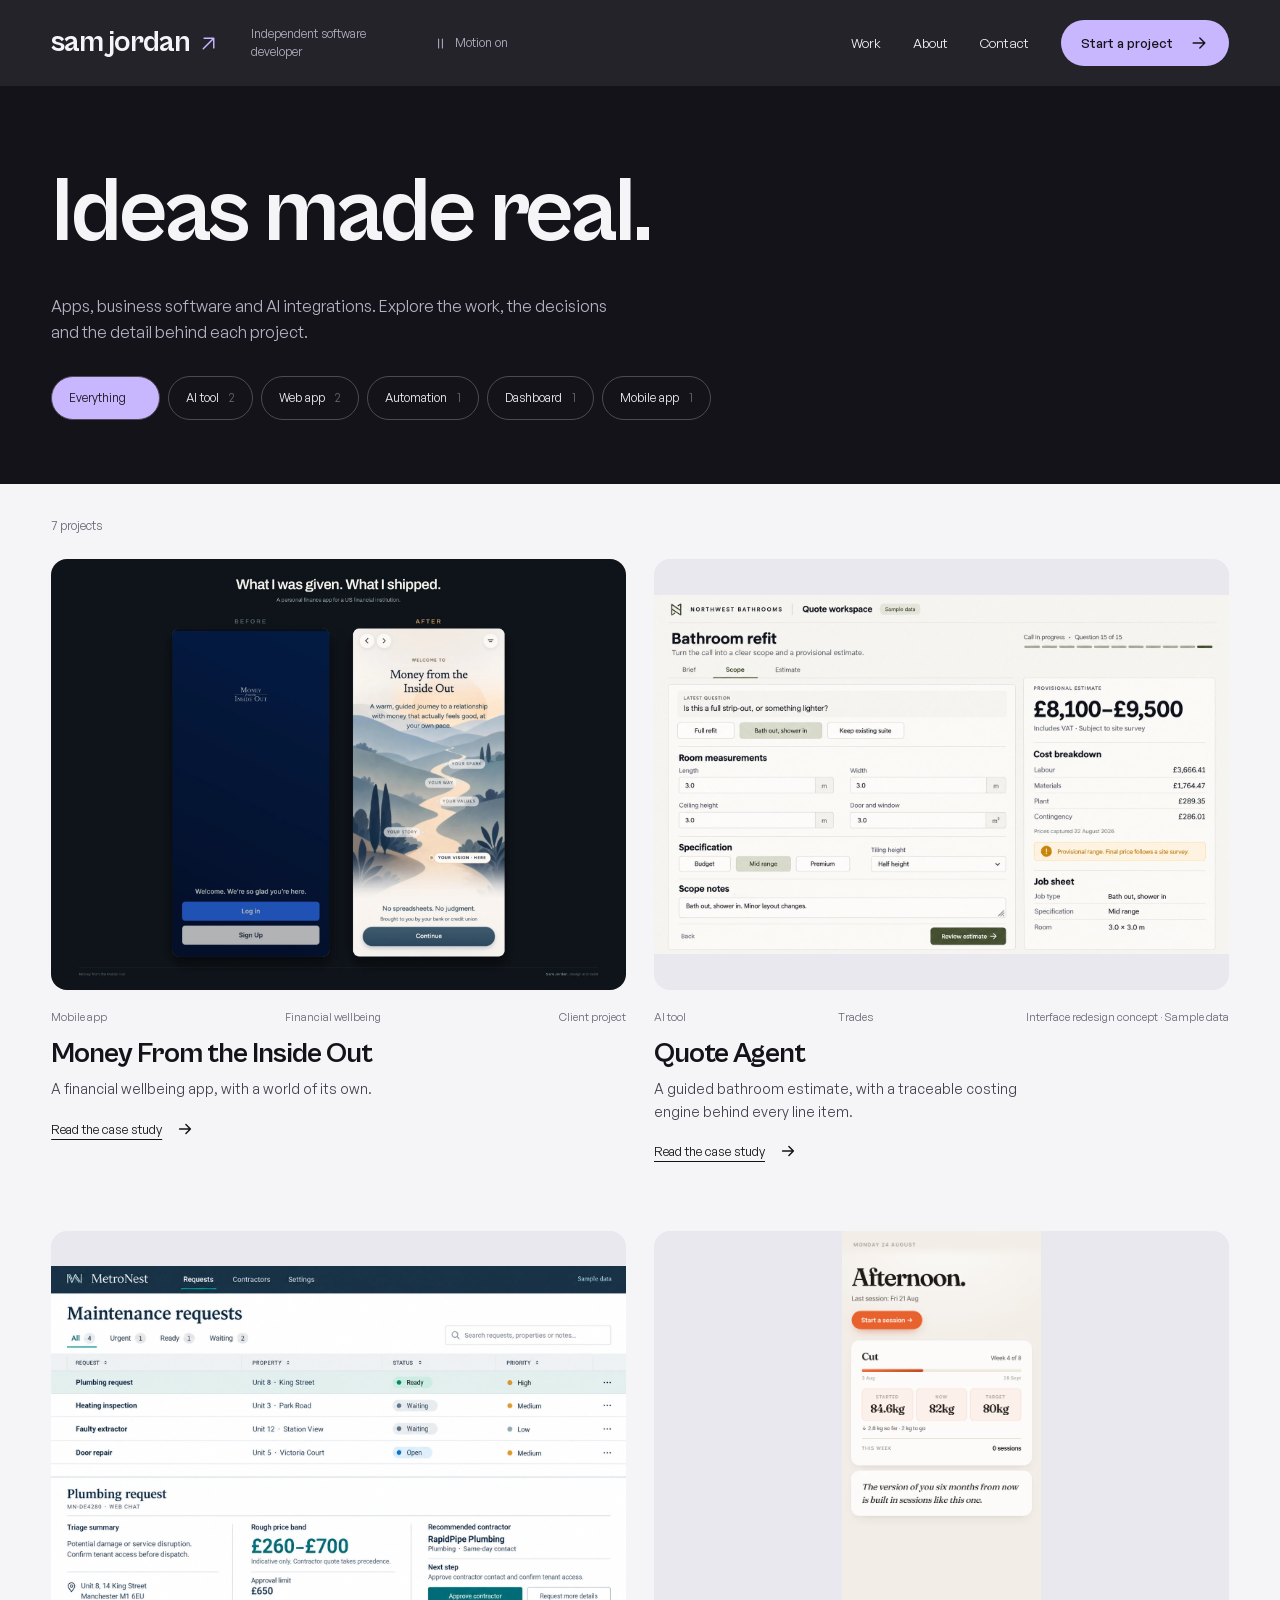
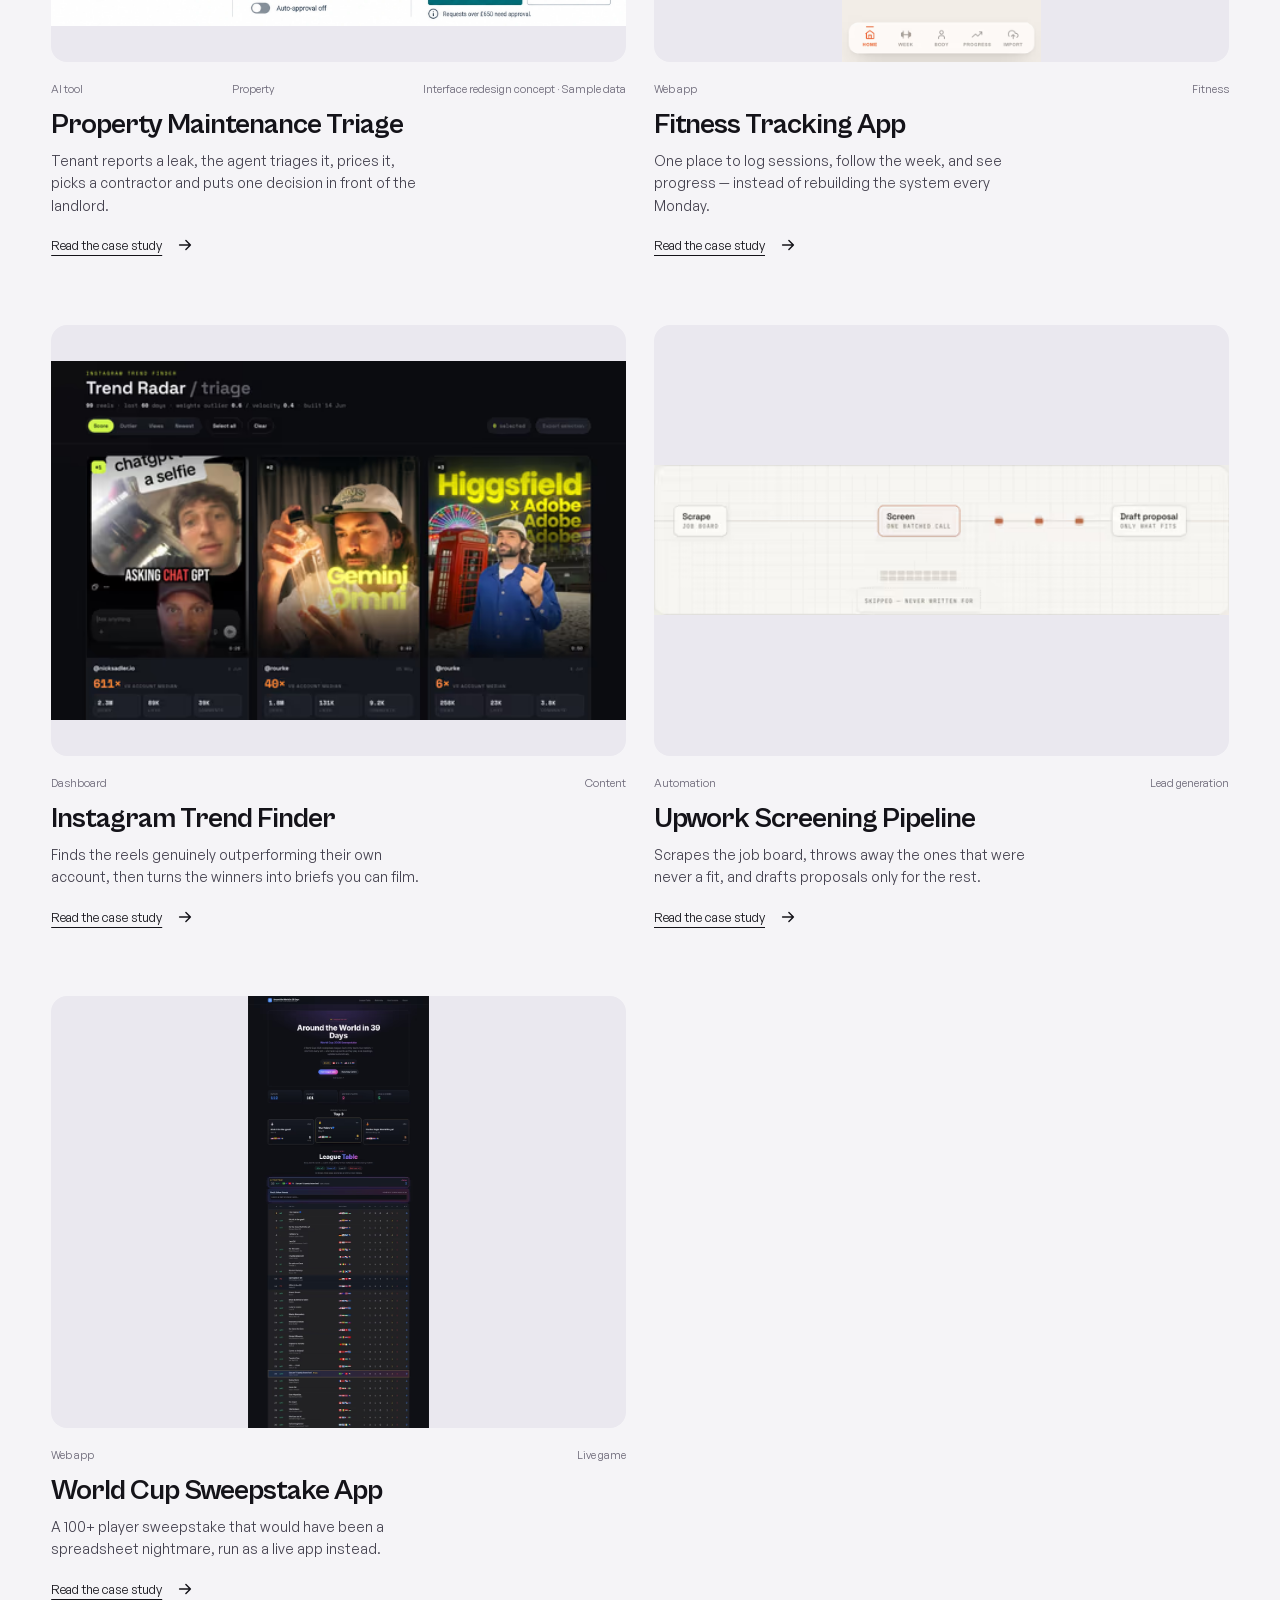
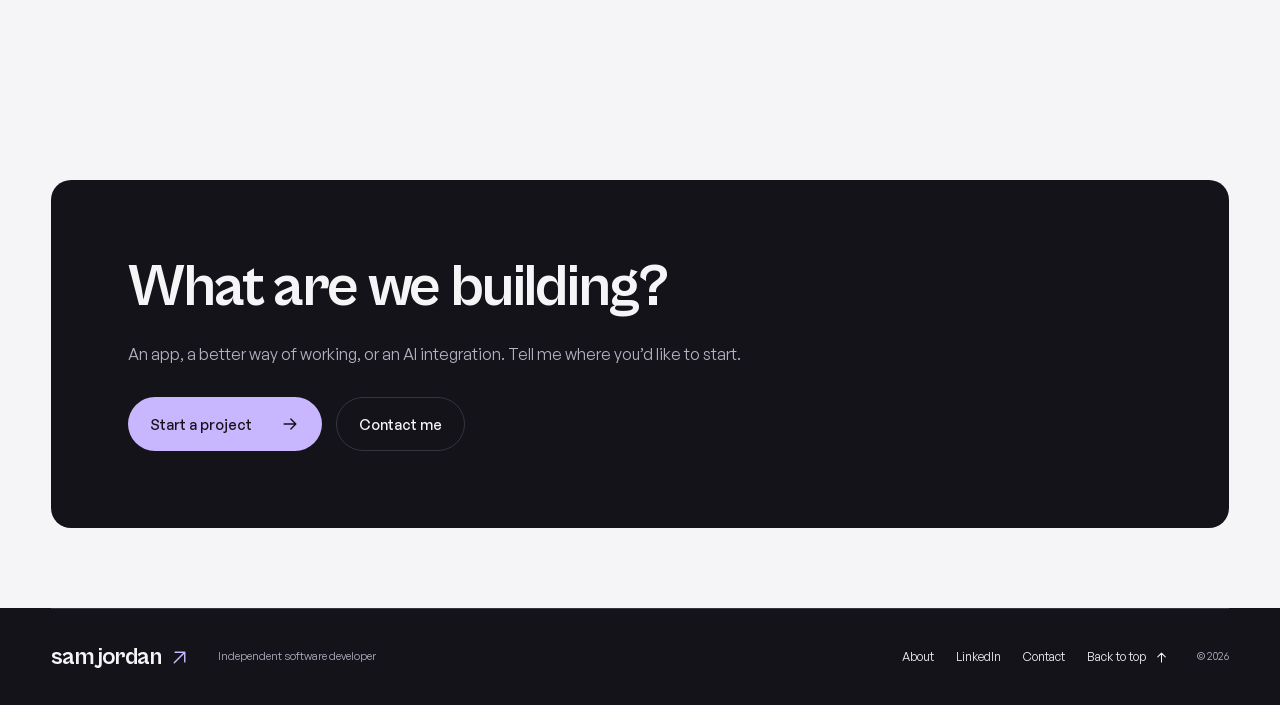
==== commit 0adfdc92: "Publish approved software portfolio redesign" ====
--- a/work/index.html
+++ b/work/index.html
@@ -1,109 +1,80 @@
-<!doctype html>
-<html lang="en-GB">
-<head>
-<meta charset="utf-8">
-<meta name="viewport" content="width=device-width, initial-scale=1">
-<title>Work — Sam Jordan</title>
-<meta name="description" content="Custom AI tools, web apps, automations and dashboards built to remove repetitive manual work. Case studies for each one.">
-<link rel="canonical" href="https://samjordanco.com/work/">
-
-<meta property="og:type" content="article">
-<meta property="og:url" content="https://samjordanco.com/work/">
-<meta property="og:title" content="Work — Sam Jordan">
-<meta property="og:description" content="Custom AI tools, web apps, automations and dashboards built to remove repetitive manual work. Case studies for each one.">
-<meta property="og:image" content="https://samjordanco.com/og/work.png">
-<meta name="twitter:card" content="summary_large_image">
-
-<link rel="icon" href="data:image/svg+xml,%3Csvg xmlns='http://www.w3.org/2000/svg' viewBox='0 0 64 64'%3E%3Crect width='64' height='64' rx='16' fill='%238e4a2e'/%3E%3Ctext x='32' y='44' fill='%23f2eee6' font-family='Helvetica,Arial' font-size='34' font-weight='500' text-anchor='middle'%3ES%3C/text%3E%3C/svg%3E">
-<link rel="preload" href="/fonts/space-grotesk-500.woff2" as="font" type="font/woff2" crossorigin>
-<link rel="preload" href="/fonts/space-grotesk-400.woff2" as="font" type="font/woff2" crossorigin>
-<link rel="preload" href="/fonts/instrument-serif-400-italic.woff2" as="font" type="font/woff2" crossorigin>
-<link rel="preload" href="/fonts/jetbrains-mono-400.woff2" as="font" type="font/woff2" crossorigin>
-
-  <script type="module" crossorigin src="/assets/main-DzwjUKZM.js"></script>
-  <link rel="stylesheet" crossorigin href="/assets/main-dNDRcjI7.css">
-</head>
-<body>
-
-<a class="skip-link" href="#main">Skip to content</a>
-<div class="scroll-progress" aria-hidden="true"></div>
-<div class="grain" aria-hidden="true"></div>
-
-<div class="nav-wrap">
-  <nav class="nav container" aria-label="Main">
-    <a class="brand" href="/" aria-label="SamJordan, home">Sam<em>Jordan</em><span class="brand-dot" aria-hidden="true"></span></a>
-    <div class="nav-links">
-      <a class="nav-link" href="/work/" aria-current="page">Work</a>
-      <a class="nav-link" href="/#process">Process</a>
-      <a class="nav-link" href="/#about">About</a>
-      <a class="nav-link" href="/#faq">FAQ</a>
-    </div>
-    <div class="nav-actions">
-      <span class="availability">Taking 1&ndash;2 builds this month</span>
-      <a class="button button--ghost nav-email" href="mailto:contact@samjordanco.com?subject=Project%20enquiry" aria-label="Email Sam directly">
-        <svg viewBox="0 0 20 20" fill="none" aria-hidden="true"><path d="M2.5 5h15v10h-15z" stroke="currentColor" stroke-width="1.5" stroke-linejoin="round"/><path d="m3 5.6 7 5.2 7-5.2" stroke="currentColor" stroke-width="1.5" stroke-linecap="round" stroke-linejoin="round"/></svg><span class="nav-email-label">Email</span>
-      </a>
-      <a class="button" data-build-form data-magnetic="0.2" href="/#build-request">Start a build <svg viewBox="0 0 20 20" fill="none" aria-hidden="true"><path d="M4 10h12M11 5l5 5-5 5" stroke="currentColor" stroke-width="1.6" stroke-linecap="round" stroke-linejoin="round"/></svg></a>
-    </div>
-  </nav>
-</div>
-
-<main id="main">
-<section class="gallery-hero">
+<!doctype html><html lang="en-GB"><head><meta charset="utf-8"><meta name="viewport" content="width=device-width, initial-scale=1"><title>Work — Sam Jordan</title><meta name="description" content="Apps, business software and AI integrations designed and developed by Sam Jordan."><link rel="canonical" href="https://samjordanco.com/work/"><meta property="og:type" content="article"><meta property="og:url" content="https://samjordanco.com/work/"><meta property="og:title" content="Work — Sam Jordan"><meta property="og:description" content="Apps, business software and AI integrations designed and developed by Sam Jordan."><meta property="og:image" content="https://samjordanco.com/og/work.png"><meta name="twitter:card" content="summary_large_image"><link rel="icon" href="/favicon.svg"><link rel="preload" href="/fonts/cabinet-grotesk-700.woff2" as="font" type="font/woff2" crossorigin><link rel="preload" href="/fonts/general-sans-400.woff2" as="font" type="font/woff2" crossorigin>  <script type="module" crossorigin src="/assets/main-D6o_DYf5.js"></script>
+  <link rel="stylesheet" crossorigin href="/assets/main-Ba3mKNHi.css">
+</head><body><a class="skip-link" href="#main">Skip to content</a><header class="site-header"><nav class="nav container" aria-label="Main">
+<a class="brand" href="/" aria-label="Sam Jordan, home">sam jordan<svg class="brand-arrow" viewBox="0 0 24 24" aria-hidden="true"><path d="M6 18 18 6H7m11 0v11"/></svg></a>
+<span class="nav-role">Independent software developer</span>
+<button class="motion-toggle" type="button" data-motion-toggle aria-pressed="true" aria-label="Pause animated background and scroll effects"><svg viewBox="0 0 24 24" aria-hidden="true"><path class="motion-pause" d="M9 5v14M15 5v14"/><path class="motion-play" d="m8 5 11 7-11 7Z"/></svg><span>Motion on</span></button><div class="nav-links"><a href="/work/">Work</a><a href="/about/">About</a><button type="button" class="nav-contact" data-contact-trigger popovertarget="contact-popover">Contact</button></div>
+<a class="button button--small button--lime" href="/start-project/">Start a project <svg viewBox="0 0 24 24" aria-hidden="true"><path d="M5 12h14m-6-6 6 6-6 6"/></svg></a>
+</nav></header><main id="main"><section class="gallery-hero">
   <div class="container">
-    <p class="label" data-reveal="fade">Everything so far</p>
-    <h1 data-reveal="chars" data-split="words">Things I have built <em>for real problems.</em></h1>
+    <h1 data-reveal="chars" data-split="words">Ideas made real.</h1>
     <p class="lede" style="margin-top: var(--s6)" data-reveal="fade">
-      Each one started as a specific annoying job someone was doing by hand. Filter by what you
-      are after, or read any of them start to finish.
+      Apps, business software and AI integrations. Explore the work, the decisions and the detail behind each project.
     </p>
     <div class="filters" role="group" aria-label="Filter work by type">
-  <button class="filter is-current" type="button" data-filter="all" aria-pressed="true">Everything <span>6</span></button>
+  <button class="filter is-current" type="button" data-filter="all" aria-pressed="true">Everything <span>7</span></button>
   <button class="filter" type="button" data-filter="ai-tool" aria-pressed="false">AI tool <span>2</span></button>
 <button class="filter" type="button" data-filter="web-app" aria-pressed="false">Web app <span>2</span></button>
 <button class="filter" type="button" data-filter="automation" aria-pressed="false">Automation <span>1</span></button>
 <button class="filter" type="button" data-filter="dashboard" aria-pressed="false">Dashboard <span>1</span></button>
+<button class="filter" type="button" data-filter="mobile-app" aria-pressed="false">Mobile app <span>1</span></button>
 </div>
   </div>
 </section>
 
 <section class="chapter" style="padding-top: 0">
   <div class="container">
-    <p class="gallery-count"><span data-gallery-count>6</span> projects</p>
+    <p class="gallery-count"><span data-gallery-count>7</span> projects</p>
     <div class="gallery-grid" data-gallery data-reveal="stagger" style="margin-top: var(--s5)">
-<a class="work-card" href="/work/quote-agent/" data-kind="ai-tool" data-cursor="view" style="--i: 0">
+<a class="work-card" href="/work/money-from-the-inside-out/" data-kind="mobile-app" data-cursor="view" style="--i: 0">
   <div class="work-card__media"><picture>
-  <source type="image/avif" srcset="/media/quote-workspace-43c73fbd-480.avif 480w, /media/quote-workspace-43c73fbd-768.avif 768w, /media/quote-workspace-43c73fbd-1200.avif 1200w, /media/quote-workspace-43c73fbd-1800.avif 1800w" sizes="(min-width: 60rem) 30vw, 92vw">
-  <source type="image/webp" srcset="/media/quote-workspace-43c73fbd-480.webp 480w, /media/quote-workspace-43c73fbd-768.webp 768w, /media/quote-workspace-43c73fbd-1200.webp 1200w, /media/quote-workspace-43c73fbd-1800.webp 1800w" sizes="(min-width: 60rem) 30vw, 92vw">
-  <img src="/media/quote-workspace-43c73fbd-1200.webp" alt="Quote Agent workspace: guided call questions on the left, live costed estimate on the right" width="2880" height="2000" loading="lazy" decoding="async" class="">
+  <img src="/studio-media/mfio-before-after.webp" alt="Client-approved before-and-after comparison of the original prototype and the React Native front-end redesign" width="1600" height="1200" loading="lazy" decoding="async" class="">
 </picture></div>
   <div class="work-card__body">
     <div class="work-card__meta">
-      <span>01 / AI tool</span>
-      <span>Trades</span>
+      <span>Mobile app</span>
+      <span>Financial wellbeing</span>
+      <span>Client project</span>
+      
     </div>
-    <h2>Quote Agent</h2>
-    <p>Gives a caller a real bathroom price in about a minute, priced from a live materials list rather than a guess.</p>
+    <h2>Money From the Inside Out</h2>
+    <p>A financial wellbeing app, with a world of its own.</p>
     <span class="work-card__cta link">Read the case study <svg viewBox="0 0 20 20" fill="none" aria-hidden="true"><path d="M4 10h12M11 5l5 5-5 5" stroke="currentColor" stroke-width="1.6" stroke-linecap="round" stroke-linejoin="round"/></svg></span>
   </div>
 </a>
-<a class="work-card" href="/work/maintenance-triage-agent/" data-kind="ai-tool" data-cursor="view" style="--i: 1">
+<a class="work-card" href="/work/quote-agent/" data-kind="ai-tool" data-cursor="view" style="--i: 1">
   <div class="work-card__media"><picture>
-  <source type="image/avif" srcset="/media/landlord-dashboard-85e87e1b-480.avif 480w, /media/landlord-dashboard-85e87e1b-768.avif 768w, /media/landlord-dashboard-85e87e1b-1200.avif 1200w, /media/landlord-dashboard-85e87e1b-1800.avif 1800w" sizes="(min-width: 60rem) 30vw, 92vw">
-  <source type="image/webp" srcset="/media/landlord-dashboard-85e87e1b-480.webp 480w, /media/landlord-dashboard-85e87e1b-768.webp 768w, /media/landlord-dashboard-85e87e1b-1200.webp 1200w, /media/landlord-dashboard-85e87e1b-1800.webp 1800w" sizes="(min-width: 60rem) 30vw, 92vw">
-  <img src="/media/landlord-dashboard-85e87e1b-1200.webp" alt="Maintenance operations dashboard showing the live request queue and a triaged plumbing job" width="2880" height="1800" loading="lazy" decoding="async" class="">
+  <img src="/studio-media/quote-concept-v4.webp" alt="Bathroom estimating workspace — interface redesign concept with sample data" width="1600" height="1001" loading="lazy" decoding="async" class="">
 </picture></div>
   <div class="work-card__body">
     <div class="work-card__meta">
-      <span>02 / AI tool</span>
+      <span>AI tool</span>
+      <span>Trades</span>
+      
+      <span>Interface redesign concept · Sample data</span>
+    </div>
+    <h2>Quote Agent</h2>
+    <p>A guided bathroom estimate, with a traceable costing engine behind every line item.</p>
+    <span class="work-card__cta link">Read the case study <svg viewBox="0 0 20 20" fill="none" aria-hidden="true"><path d="M4 10h12M11 5l5 5-5 5" stroke="currentColor" stroke-width="1.6" stroke-linecap="round" stroke-linejoin="round"/></svg></span>
+  </div>
+</a>
+<a class="work-card" href="/work/maintenance-triage-agent/" data-kind="ai-tool" data-cursor="view" style="--i: 2">
+  <div class="work-card__media"><picture>
+  <img src="/studio-media/maintenance-concept-v3.webp" alt="Maintenance request queue and approval detail — interface redesign concept with sample data" width="1600" height="1001" loading="lazy" decoding="async" class="">
+</picture></div>
+  <div class="work-card__body">
+    <div class="work-card__meta">
+      <span>AI tool</span>
       <span>Property</span>
+      
+      <span>Interface redesign concept · Sample data</span>
     </div>
     <h2>Property Maintenance Triage</h2>
     <p>Tenant reports a leak, the agent triages it, prices it, picks a contractor and puts one decision in front of the landlord.</p>
     <span class="work-card__cta link">Read the case study <svg viewBox="0 0 20 20" fill="none" aria-hidden="true"><path d="M4 10h12M11 5l5 5-5 5" stroke="currentColor" stroke-width="1.6" stroke-linecap="round" stroke-linejoin="round"/></svg></span>
   </div>
 </a>
-<a class="work-card" href="/work/fitness-tracking-app/" data-kind="web-app" data-cursor="view" style="--i: 2">
+<a class="work-card" href="/work/fitness-tracking-app/" data-kind="web-app" data-cursor="view" style="--i: 3">
   <div class="work-card__media"><picture>
   <source type="image/avif" srcset="/media/fitness-home-6032486d-480.avif 480w, /media/fitness-home-6032486d-768.avif 768w, /media/fitness-home-6032486d-828.avif 828w" sizes="(min-width: 60rem) 30vw, 92vw">
   <source type="image/webp" srcset="/media/fitness-home-6032486d-480.webp 480w, /media/fitness-home-6032486d-768.webp 768w, /media/fitness-home-6032486d-828.webp 828w" sizes="(min-width: 60rem) 30vw, 92vw">
@@ -111,15 +82,17 @@
 </picture></div>
   <div class="work-card__body">
     <div class="work-card__meta">
-      <span>03 / Web app</span>
+      <span>Web app</span>
       <span>Fitness</span>
+      
+      
     </div>
     <h2>Fitness Tracking App</h2>
     <p>One place to log sessions, follow the week, and see progress — instead of rebuilding the system every Monday.</p>
     <span class="work-card__cta link">Read the case study <svg viewBox="0 0 20 20" fill="none" aria-hidden="true"><path d="M4 10h12M11 5l5 5-5 5" stroke="currentColor" stroke-width="1.6" stroke-linecap="round" stroke-linejoin="round"/></svg></span>
   </div>
 </a>
-<a class="work-card" href="/work/instagram-trend-finder/" data-kind="dashboard" data-cursor="view" style="--i: 3">
+<a class="work-card" href="/work/instagram-trend-finder/" data-kind="dashboard" data-cursor="view" style="--i: 4">
   <div class="work-card__media"><picture>
   <source type="image/avif" srcset="/media/instagram-dashboard-3ab8bf18-480.avif 480w, /media/instagram-dashboard-3ab8bf18-768.avif 768w, /media/instagram-dashboard-3ab8bf18-1200.avif 1200w, /media/instagram-dashboard-3ab8bf18-1800.avif 1800w" sizes="(min-width: 60rem) 30vw, 92vw">
   <source type="image/webp" srcset="/media/instagram-dashboard-3ab8bf18-480.webp 480w, /media/instagram-dashboard-3ab8bf18-768.webp 768w, /media/instagram-dashboard-3ab8bf18-1200.webp 1200w, /media/instagram-dashboard-3ab8bf18-1800.webp 1800w" sizes="(min-width: 60rem) 30vw, 92vw">
@@ -127,15 +100,17 @@
 </picture></div>
   <div class="work-card__body">
     <div class="work-card__meta">
-      <span>04 / Dashboard</span>
+      <span>Dashboard</span>
       <span>Content</span>
+      
+      
     </div>
     <h2>Instagram Trend Finder</h2>
     <p>Finds the reels genuinely outperforming their own account, then turns the winners into briefs you can film.</p>
     <span class="work-card__cta link">Read the case study <svg viewBox="0 0 20 20" fill="none" aria-hidden="true"><path d="M4 10h12M11 5l5 5-5 5" stroke="currentColor" stroke-width="1.6" stroke-linecap="round" stroke-linejoin="round"/></svg></span>
   </div>
 </a>
-<a class="work-card" href="/work/upwork-pipeline/" data-kind="automation" data-cursor="view" style="--i: 4">
+<a class="work-card" href="/work/upwork-pipeline/" data-kind="automation" data-cursor="view" style="--i: 5">
   <div class="work-card__media work-card__media--contain"><picture>
   <source type="image/avif" srcset="/media/upwork-pipeline-still-c9fcfea0-480.avif 480w, /media/upwork-pipeline-still-c9fcfea0-768.avif 768w, /media/upwork-pipeline-still-c9fcfea0-1200.avif 1200w, /media/upwork-pipeline-still-c9fcfea0-1800.avif 1800w" sizes="(min-width: 60rem) 30vw, 92vw">
   <source type="image/webp" srcset="/media/upwork-pipeline-still-c9fcfea0-480.webp 480w, /media/upwork-pipeline-still-c9fcfea0-768.webp 768w, /media/upwork-pipeline-still-c9fcfea0-1200.webp 1200w, /media/upwork-pipeline-still-c9fcfea0-1800.webp 1800w" sizes="(min-width: 60rem) 30vw, 92vw">
@@ -143,15 +118,17 @@
 </picture></div>
   <div class="work-card__body">
     <div class="work-card__meta">
-      <span>05 / Automation</span>
+      <span>Automation</span>
       <span>Lead generation</span>
+      
+      
     </div>
     <h2>Upwork Screening Pipeline</h2>
     <p>Scrapes the job board, throws away the ones that were never a fit, and drafts proposals only for the rest.</p>
     <span class="work-card__cta link">Read the case study <svg viewBox="0 0 20 20" fill="none" aria-hidden="true"><path d="M4 10h12M11 5l5 5-5 5" stroke="currentColor" stroke-width="1.6" stroke-linecap="round" stroke-linejoin="round"/></svg></span>
   </div>
 </a>
-<a class="work-card" href="/work/world-cup-sweepstake/" data-kind="web-app" data-cursor="view" style="--i: 5">
+<a class="work-card" href="/work/world-cup-sweepstake/" data-kind="web-app" data-cursor="view" style="--i: 6">
   <div class="work-card__media"><picture>
   <source type="image/avif" srcset="/media/world-cup-sweepstake-web-app-league-table-3ccdbe1b-480.avif 480w, /media/world-cup-sweepstake-web-app-league-table-3ccdbe1b-587.avif 587w" sizes="(min-width: 60rem) 30vw, 92vw">
   <source type="image/webp" srcset="/media/world-cup-sweepstake-web-app-league-table-3ccdbe1b-480.webp 480w, /media/world-cup-sweepstake-web-app-league-table-3ccdbe1b-587.webp 587w" sizes="(min-width: 60rem) 30vw, 92vw">
@@ -159,8 +136,10 @@
 </picture></div>
   <div class="work-card__body">
     <div class="work-card__meta">
-      <span>06 / Web app</span>
+      <span>Web app</span>
       <span>Live game</span>
+      
+      
     </div>
     <h2>World Cup Sweepstake App</h2>
     <p>A 100+ player sweepstake that would have been a spreadsheet nightmare, run as a live app instead.</p>
@@ -172,33 +151,8 @@
   </div>
 </section>
 
-<section class="chapter">
-  <div class="container">
-    <div class="contact-card" data-chapter="dark" data-reveal="fade">
-      <p class="label">The easiest next step</p>
-      <h2 data-reveal="chars" data-split="words">Want something like this <em>for your workflow?</em></h2>
-      <p class="lede" style="margin-inline: auto; margin-top: var(--s5)">
-        Tell me what you are doing by hand right now. That is genuinely enough to start from.
-      </p>
-      <div class="contact-actions">
-        <a class="button button--light" href="mailto:contact@samjordanco.com?subject=Project%20enquiry"><svg viewBox="0 0 20 20" fill="none" aria-hidden="true"><path d="M2.5 5h15v10h-15z" stroke="currentColor" stroke-width="1.5" stroke-linejoin="round"/><path d="m3 5.6 7 5.2 7-5.2" stroke="currentColor" stroke-width="1.5" stroke-linecap="round" stroke-linejoin="round"/></svg>Email me directly</a>
-        <a class="button button--ghost" data-build-form data-magnetic="0.2" href="/#build-request">Or answer 5 quick questions</a>
-      </div>
-    </div>
-  </div>
-</section>
-</main>
-
-<footer class="footer">
-  <div class="container footer-inner">
-    <span class="footer-meta">Sam Jordan / Custom tool builder</span>
-    <div class="footer-links">
-      <a class="nav-link" href="/work/">Work</a>
-      <a class="nav-link" href="mailto:contact@samjordanco.com">Email</a>
-    </div>
-    <span class="footer-meta">&copy; 2026</span>
-  </div>
-</footer>
-
-</body>
-</html>
+<section class="chapter"><div class="container"><div class="contact-card"><h2>What are we building?</h2><p class="lede">An app, a better way of working, or an AI integration. Tell me where you’d like to start.</p><div class="contact-actions"><a class="button button--lime" href="/start-project/">Start a project <svg viewBox="0 0 24 24" aria-hidden="true"><path d="M5 12h14m-6-6 6 6-6 6"/></svg></a><button type="button" class="button button--ghost" data-contact-trigger popovertarget="contact-popover">Contact me</button></div></div></div></section></main><footer class="footer"><div class="container footer-inner"><a class="brand" href="/">sam jordan<svg class="brand-arrow" viewBox="0 0 24 24" aria-hidden="true"><path d="M6 18 18 6H7m11 0v11"/></svg></a><span>Independent software developer</span><div><a href="/about/">About</a><a href="https://www.linkedin.com/in/samjordanai/" target="_blank" rel="noopener noreferrer">LinkedIn</a><button type="button" data-contact-trigger popovertarget="contact-popover">Contact</button><a href="/#main">Back to top <svg viewBox="0 0 24 24" aria-hidden="true"><path d="M12 19V5m-6 6 6-6 6 6"/></svg></a></div><span>© 2026</span></div></footer><aside id="contact-popover" class="contact-popover" popover="auto" aria-label="Contact Sam">
+  <div class="contact-popover-heading"><span>A direct line to Sam.</span><button type="button" popovertarget="contact-popover" popovertargetaction="hide" aria-label="Close contact options"><svg viewBox="0 0 24 24" aria-hidden="true"><path d="m6 6 12 12M6 18 18 6"/></svg></button></div>
+  <a href="mailto:contact@samjordanco.com"><svg viewBox="0 0 24 24" aria-hidden="true"><rect x="3" y="5" width="18" height="14" rx="3"/><path d="m4 7 8 6 8-6"/></svg><span><strong>Email</strong><small>Open your email app</small></span><svg class="contact-action-arrow" viewBox="0 0 24 24" aria-hidden="true"><path d="M6 18 18 6H7m11 0v11"/></svg></a>
+  <a href="tel:+447376226452"><svg viewBox="0 0 24 24" aria-hidden="true"><path d="M7 3H4a1 1 0 0 0-1 1c0 9.4 7.6 17 17 17a1 1 0 0 0 1-1v-3l-5-2-2 2a15 15 0 0 1-7-7l2-2-2-5Z"/></svg><span><strong>Call</strong><small>Start a conversation</small></span><svg class="contact-action-arrow" viewBox="0 0 24 24" aria-hidden="true"><path d="M6 18 18 6H7m11 0v11"/></svg></a>
+  </aside></body></html>
--- a/assets/main-Ba3mKNHi.css
+++ b/assets/main-Ba3mKNHi.css
@@ -0,0 +1 @@
+@font-face{font-family:Cabinet Grotesk;src:url(/fonts/cabinet-grotesk-700.woff2) format("woff2");font-weight:700;font-style:normal;font-display:swap}@font-face{font-family:Cabinet Grotesk;src:url(/fonts/cabinet-grotesk-800.woff2) format("woff2");font-weight:800;font-style:normal;font-display:swap}@font-face{font-family:General Sans;src:url(/fonts/general-sans-400.woff2) format("woff2");font-weight:400;font-style:normal;font-display:swap}@font-face{font-family:General Sans;src:url(/fonts/general-sans-500.woff2) format("woff2");font-weight:500;font-style:normal;font-display:swap}@font-face{font-family:General Sans;src:url(/fonts/general-sans-600.woff2) format("woff2");font-weight:600;font-style:normal;font-display:swap}:root{--surface: #f5f4f7;--surface-subtle: #eae8ef;--surface-raised: #ffffff;--text: #141319;--text-secondary: #45424f;--text-muted: #696575;--accent: #c8b6ff;--accent-strong: #6949b8;--line: #d9d5e2;--line-strong: #a6a0b5;--focus: #7652cd;--dark-surface: #141319;--dark-text: #f5f4f7;--dark-text-muted: #b7b1c4;--dark-line: #38343f;--font-display: "Cabinet Grotesk", "Arial", sans-serif;--font-body: "General Sans", "Arial", sans-serif;--font-editorial: var(--font-display);--font-mono: var(--font-body);--ease-out: cubic-bezier(.23, 1, .32, 1);--ease-in-out: cubic-bezier(.77, 0, .175, 1);--ease-drawer: cubic-bezier(.32, .72, 0, 1);--ease-out-expo: var(--ease-out);--ease-out-quart: var(--ease-out);--dur-fast: .16s;--dur-base: .24s;--dur-slow: .4s;--dur-cinematic: .6s;--s1: .25rem;--s2: .5rem;--s3: .75rem;--s4: 1rem;--s5: 1.5rem;--s6: 2rem;--s7: 3rem;--s8: 4rem;--s9: 6rem;--s10: 8rem;--gutter: clamp(1.25rem, 4vw, 4.5rem);--max-width: 85rem;--measure: 42rem;--radius-xs: .375rem;--radius-sm: .625rem;--radius-md: 1rem;--radius-lg: 1.25rem;--radius-xl: 1.5rem;--radius-pill: 100rem;--step--2: .75rem;--step--1: .875rem;--step-0: 1rem;--step-1: 1.25rem;--step-2: 1.5rem;--step-3: 1.875rem;--step-4: 2.25rem;--step-5: 3rem;--step-6: 4rem;--step-7: 5rem;--step-8: 6rem;--step-9: 6rem;--leading-body: 1.6;--leading-tight: 1;--leading-display: 1.03;--tracking-display: -.035em;--tracking-tight: -.02em;--tracking-mono: 0;--shadow-sm: 0 3px 12px #1429200a;--shadow-md: 0 12px 36px #10241914;--shadow-lg: 0 24px 56px #091a1930;--bone: var(--surface);--stone: var(--surface-subtle);--white: var(--surface-raised);--charcoal: var(--text);--black: var(--dark-surface);--ink: var(--dark-surface);--ink-raised: #24212d;--taupe-text: var(--text-muted);--taupe: #a6a0b5;--rust: var(--accent-strong);--rust-deep: var(--accent-strong);--rust-light: var(--accent)}[data-chapter=dark]{background:var(--dark-surface);color:var(--dark-text);--surface:var(--dark-surface);--text:var(--dark-text);--text-secondary:#ddd8e7;--text-muted:var(--dark-text-muted);--line:var(--dark-line)}*{box-sizing:border-box}html{scroll-padding-top:100px;scroll-behavior:smooth}body{margin:0;background:var(--surface);color:var(--text);font:400 16px/1.6 var(--font-body);-webkit-font-smoothing:antialiased}body:has(dialog[open]){overflow:hidden}button,input,textarea{font:inherit}button,a{-webkit-tap-highlight-color:transparent}button{cursor:pointer}a{color:inherit;text-decoration:none}button{color:inherit}img,svg{display:block}img{max-width:100%;height:auto}svg{width:24px;height:24px;fill:none;stroke:currentColor;stroke-width:1.65;stroke-linecap:round;stroke-linejoin:round;flex-shrink:0}h1,h2,h3,p,figure{margin:0}h1,h2,h3{font-family:var(--font-display);font-weight:700;letter-spacing:var(--tracking-display);line-height:1.03;text-wrap:balance}h1{font-size:clamp(3.8rem,7.2vw,6rem)}h2{font-size:clamp(2.75rem,4.7vw,4.5rem)}h3{font-size:1.75rem}p{max-width:70ch}::selection{background:var(--accent);color:var(--text)}:focus-visible{outline:3px solid var(--focus);outline-offset:5px}button:focus-visible,a:focus-visible{border-radius:5px}.container{width:min(var(--max-width),calc(100% - var(--gutter)*2));margin-inline:auto}.section{padding-block:clamp(5rem,9vw,8.5rem)}.skip-link{position:fixed;top:1rem;left:1rem;background:var(--accent);color:var(--text);padding:.8rem 1.4rem;z-index:200;transform:translateY(-180%)}.skip-link:focus{transform:translateY(0)}.button{display:inline-flex;align-items:center;justify-content:center;gap:1.75rem;min-height:54px;padding:14px 22px;border:0;border-radius:100px;font-size:.9rem;font-weight:500;line-height:1.4;transition:background var(--dur-fast) ease,transform var(--dur-fast) var(--ease-out),color var(--dur-fast) ease;white-space:nowrap}.button svg{width:20px;height:20px}.button:active,.icon-button:active,.round-link:active{transform:scale(.97)}.button--small{min-height:46px;padding:12px 20px;font-size:.8125rem;gap:1rem}.button--lime{background:var(--accent);color:var(--text)}.button--light{background:var(--surface);color:var(--text)}.button--dark,.button:not([class*=button--]){background:var(--text);color:var(--surface)}.text-link{display:inline-flex;align-items:center;gap:1.25rem;min-height:44px;font-size:.9rem;font-weight:500;text-decoration:underline;text-underline-offset:6px;text-decoration-color:var(--line-strong)}.text-link svg{width:18px;height:18px}.icon-button{display:inline-grid;place-items:center;width:44px;height:44px;border:0;border-radius:50%;background:transparent;transition:background var(--dur-fast) ease,transform var(--dur-fast) var(--ease-out)}.icon-button svg{width:20px;height:20px}.icon-button:disabled{opacity:.3;cursor:default}.site-header{position:sticky;top:0;z-index:60;color:var(--dark-text);background:#141319f5;-webkit-backdrop-filter:blur(16px);backdrop-filter:blur(16px)}.site-header :focus-visible,.studio-hero :focus-visible,.contact-section :focus-visible{outline-color:var(--accent)}.nav{display:flex;align-items:center;gap:2rem;min-height:86px}.brand{font:700 1.9rem/1 var(--font-display);letter-spacing:-.035em;display:inline-flex;align-items:center;gap:8px;white-space:nowrap;min-height:44px}.brand span{font-size:1.35rem;color:var(--accent)}.nav-role{max-width:126px;font-size:.6875rem;line-height:1.5;color:var(--dark-text-muted)}.nav-links{display:flex;gap:1.8rem;margin-left:auto}.nav-links a{display:flex;align-items:center;min-height:44px;font-size:.8125rem}.studio-hero{background:var(--dark-surface);color:var(--dark-text);overflow:clip}.hero-layout{display:grid;grid-template-columns:.92fr 1.08fr;gap:3%;align-items:center;padding-top:clamp(2rem,4.5vw,4.5rem);padding-bottom:4rem}.hero-copy h1 span{color:var(--accent)}.hero-copy>p{font-size:1.0625rem;line-height:1.7;max-width:370px;margin:2rem 0 1.75rem;color:#c9c4d3}.hero-signature{display:flex;align-items:center;gap:12px;margin-top:2.5rem;max-width:320px}.hero-signature img{width:40px;height:40px;object-fit:cover;border-radius:50%}.hero-signature span{font-size:.75rem;line-height:1.6;max-width:210px;color:var(--dark-text-muted)}.project-desk{min-width:0;align-self:center;transform:translateY(12px)}.desk-toolbar{display:flex;align-items:center;justify-content:space-between;margin:0 8% 0 4%;gap:16px}.desk-title{font-size:.8rem;font-weight:500}.desk-hint{display:flex;align-items:center;gap:7px;font-size:.6875rem;color:var(--dark-text-muted)}.desk-hint svg{width:16px;height:16px;transform:rotate(90deg)}.project-deck{position:relative;min-height:485px;touch-action:pan-y;cursor:grab;-webkit-user-select:none;user-select:none;outline-offset:8px}.project-deck.is-dragging{cursor:grabbing}.deck-card{position:absolute;top:32px;left:4%;width:86%;border-radius:16px;background:var(--surface-raised);color:var(--text);overflow:hidden;box-shadow:0 20px 42px #08051166;transform-origin:50% 65%;will-change:transform;backface-visibility:hidden}.deck-card:nth-child(1){z-index:3}.deck-card:nth-child(2){z-index:2;transform:translate(28px,14px) rotate(5deg) scale(.95)}.deck-card:nth-child(3){z-index:1;transform:translate(52px,30px) rotate(9deg) scale(.9)}.deck-card-top{display:flex;align-items:center;justify-content:space-between;gap:1rem;padding:16px 20px;font-size:.6875rem;font-weight:500}.deck-card-top>span:first-child{display:flex;align-items:center;gap:7px}.deck-card-top>span:last-child{color:var(--text-muted)}.project-dot{height:7px;width:7px;display:block;border-radius:50%;background:#6c839c}.project-dot--tools{background:#a286c3}.project-dot--ai{background:#729762}.deck-image{background:#111116;aspect-ratio:4/3;overflow:hidden}.deck-image img{height:100%;width:100%;object-fit:contain;pointer-events:none}.deck-image--dashboard{background:#edeaf3;padding:16px}.deck-image--quote{background:#ebe6f5;padding:16px}.deck-card-bottom{display:flex;align-items:center;gap:14px;justify-content:space-between;padding:19px 20px 22px}.deck-card-bottom h2{font-size:1.2rem;letter-spacing:-.02em}.deck-card-bottom p{font-size:.7rem;margin-top:5px;color:var(--text-muted)}.round-link{display:grid;place-items:center;width:40px;height:40px;min-width:40px;background:var(--surface-subtle);border-radius:50%;transition:background var(--dur-fast) ease,transform var(--dur-fast) var(--ease-out)}.round-link svg{height:19px;width:19px}.deck-controls{display:flex;justify-content:space-between;align-items:center;gap:1rem;margin:12px 4% 0}.deck-tabs{display:flex;background:#2b2735;border-radius:100px;padding:4px}.deck-tabs button{background:transparent;border:0;border-radius:100px;padding:9px 13px;min-height:40px;font-size:.6875rem;line-height:1.4;white-space:nowrap}.deck-tabs button[aria-pressed=true]{background:var(--accent);color:var(--text)}.deck-arrows{display:flex;gap:5px;align-items:center;font-size:.6875rem;white-space:nowrap;font-variant-numeric:tabular-nums}.hero-baseline{display:flex;justify-content:space-between;align-items:center;gap:24px;min-height:88px;border-top:1px solid var(--dark-line);font-size:.75rem;color:var(--dark-text-muted)}.hero-baseline a{display:flex;align-items:center;gap:18px;min-height:44px;color:var(--dark-text)}.hero-baseline svg{width:18px;height:18px}.section-intro{display:grid;grid-template-columns:1fr .85fr;gap:10%;align-items:start;margin-bottom:3.5rem}.intro-copy{padding-top:6px}.intro-copy p{color:var(--text-secondary);font-size:.95rem}.intro-copy .text-link{margin-top:20px}.evidence-viewer{background:#111116;border-radius:20px;overflow:hidden;color:#f5f4f7}.evidence-toolbar{display:flex;align-items:center;justify-content:space-between;padding:14px 18px;background:#1c1924;gap:8px}.segmented{display:flex;align-items:center;gap:4px;background:#2d273a;padding:4px;border-radius:100px;max-width:100%;overflow-x:auto;scrollbar-width:none}.segmented button{border:0;border-radius:100px;background:transparent;padding:11px 20px;color:#d2cbdc;font-size:.75rem;white-space:nowrap;min-height:44px}.segmented button[aria-selected=true]{background:#f5f4f7;color:#141319}.evidence-stage{position:relative}.evidence-stage figure{margin:0}.evidence-stage figure[hidden]{display:none}.evidence-stage img{width:100%;height:auto}.evidence-stage figcaption{padding:18px 28px 24px;color:#bdb6ca;font-size:.75rem;text-align:center}.evidence-viewer :focus-visible{outline-color:var(--accent)}.evidence-expand{flex-shrink:0}.project-footnote{display:flex;justify-content:space-between;gap:2rem;margin-top:18px;color:var(--text-muted);font-size:.6875rem;line-height:1.6}.more-work{display:flex;justify-content:space-between;align-items:center;gap:1.5rem;margin:5.5rem 0 1.8rem}.more-work h3{font-size:1.75rem}.supporting-work{display:grid;grid-template-columns:1fr 1fr;gap:2rem}.supporting-work>a{display:block}.supporting-work img{width:100%;height:300px;object-fit:cover;object-position:top;border-radius:16px;background:var(--surface-subtle);transition:transform var(--dur-base) var(--ease-out)}.supporting-work>a>div{padding:20px 0;position:relative}.supporting-work span{color:var(--text-muted);font-size:.6875rem}.supporting-work h3{font-size:1.7rem;margin-top:9px;line-height:1.13;letter-spacing:-.025em}.supporting-work svg{position:absolute;right:5px;top:48px}.fit-section{background:var(--surface-subtle)}.fit-layout{display:grid;grid-template-columns:1fr .9fr;gap:12%;align-items:start}.section-lede{max-width:370px;font-size:.95rem;color:var(--text-secondary);margin-top:24px}.starting-points{margin-top:36px;display:flex;flex-direction:column}.starting-points button{display:flex;align-items:center;justify-content:space-between;text-align:left;gap:20px;background:transparent;border:0;border-bottom:1px solid #d3cddb;padding:19px 0;min-height:64px;color:var(--text-muted);font-size:1.05rem}.starting-points button[aria-selected=true]{color:var(--text);font-weight:500}.starting-points button svg{transition:transform var(--dur-fast) var(--ease-out);width:20px;height:20px}.starting-points button[aria-selected=true] svg{transform:rotate(-45deg)}.fit-panel{padding:36px 40px 40px;background:var(--surface-raised);border-radius:20px;min-height:510px}.fit-symbol{width:110px;margin-bottom:22px}.fit-symbol svg{width:110px;height:96px;stroke:#765baf;stroke-width:3}.fit-symbol svg>rect:first-child{fill:#ece5f8}.fit-panel h3{font-size:2.3rem;line-height:1.07}.fit-panel>p{font-size:.9rem;margin-top:20px;color:var(--text-secondary)}.fit-panel ul{padding:0;list-style:none;margin:22px 0 28px;font-size:.8rem;color:var(--text-secondary)}.fit-panel li{padding:7px 0 7px 20px;position:relative}.fit-panel li:before{content:"";position:absolute;left:0;top:16px;width:5px;height:5px;background:var(--accent-strong);border-radius:50%}.fit-panel .button{width:100%;justify-content:space-between}.about-layout{display:grid;grid-template-columns:.82fr 1fr;gap:12%;align-items:center}.portrait img{width:100%;aspect-ratio:1;object-fit:cover;border-radius:18px}.portrait figcaption{margin-top:13px;color:var(--text-muted);font-size:.6875rem}.about-copy h2{margin-bottom:30px}.about-copy p{font-size:.95rem;color:var(--text-secondary);margin-top:18px}.about-copy .large-copy{font-size:1.35rem;line-height:1.45;font-weight:500;color:var(--text);max-width:330px}.about-copy .text-link{margin-top:22px}.process-section{padding-top:0}.process-layout{display:grid;grid-template-columns:1fr 1fr;gap:8%}.process-layout h2{font-size:clamp(2.4rem,3.9vw,3.6rem)}.process-list details{border-bottom:1px solid var(--line);padding:0 0 18px;margin-bottom:18px}.process-list summary{cursor:pointer;list-style:none;display:flex;justify-content:space-between;align-items:center;min-height:48px;gap:20px;font-size:1rem;font-weight:500}.process-list summary::-webkit-details-marker{display:none}.process-list summary svg{width:20px;height:20px;transition:transform var(--dur-fast) var(--ease-out)}.process-list details[open] summary svg{transform:rotate(45deg)}.process-list details p{margin:14px 35px 10px 0;color:var(--text-secondary);font-size:.875rem}.contact-section{background:var(--dark-surface);color:var(--dark-text)}.contact-layout{display:grid;grid-template-columns:1fr 1fr;gap:10%}.contact-layout h2{font-size:clamp(3.25rem,5.8vw,5.4rem)}.contact-layout h2 span{color:var(--accent)}.contact-layout>div>p{max-width:340px;margin-top:26px;color:var(--dark-text-muted);font-size:.95rem}.contact-email{display:inline-flex;gap:14px;align-items:center;min-height:44px;font-size:clamp(.85rem,1.4vw,1.1rem);margin-top:26px}.contact-email svg{width:18px;height:18px}.brief-form fieldset{padding:0;margin:0 0 24px;border:0}.brief-form legend,.field-label{display:block;font-size:.8125rem;font-weight:500;margin-bottom:12px}.brief-types{display:flex;flex-wrap:wrap;gap:8px}.brief-types label{position:relative;cursor:pointer}.brief-types input{position:absolute;width:1px;height:1px;opacity:0}.brief-types span{display:block;padding:12px 16px;border:1px solid #514960;border-radius:100px;font-size:.75rem;min-height:44px;line-height:18px;transition:background var(--dur-fast) ease,color var(--dur-fast) ease}.brief-types input:checked+span{background:var(--surface);color:var(--text);border-color:var(--surface)}.brief-types input:focus-visible+span{outline:3px solid var(--accent);outline-offset:4px}.brief-form textarea{width:100%;min-height:136px;max-height:300px;resize:vertical;padding:17px 18px;background:#282231;border:1px solid #514960;border-radius:14px;color:var(--dark-text);font-size:.875rem;line-height:1.6;caret-color:var(--accent)}.brief-form textarea::placeholder{color:#bfb4ce}.brief-actions{display:flex;align-items:center;gap:22px;margin-top:20px;flex-wrap:wrap}.copy-brief{background:none;border:0;min-height:44px;padding:8px 0;color:var(--dark-text);font-size:.8125rem;text-decoration:underline;text-underline-offset:5px}.form-note{font-size:.6875rem;color:var(--dark-text-muted);margin-top:16px}.form-status{font-size:.75rem;color:var(--accent);margin-top:10px;min-height:1.5em}.footer{background:var(--dark-surface);color:var(--dark-text)}.footer-inner{display:flex;align-items:center;gap:28px;flex-wrap:wrap;padding-block:26px;border-top:1px solid var(--dark-line)}.footer-inner>.brand{font-size:1.5rem}.footer-inner>span{font-size:.6875rem;color:var(--dark-text-muted)}.footer-inner>div{display:flex;gap:22px;margin-left:auto;font-size:.75rem}.footer-inner>div>a{display:flex;align-items:center;min-height:44px}.image-dialog{width:min(1200px,94vw);max-height:94dvh;padding:0;border:0;border-radius:16px;background:#111116;color:#f5f4f7;box-shadow:0 30px 80px #0005;overscroll-behavior:contain}.image-dialog::backdrop{background:#0d0b16dd;-webkit-backdrop-filter:blur(6px);backdrop-filter:blur(6px)}.image-dialog-toolbar{display:flex;justify-content:space-between;align-items:center;position:sticky;top:0;padding:8px 16px;background:#141319;gap:16px;z-index:2}.image-dialog-toolbar p{font-size:.75rem}.image-dialog img{width:100%;height:auto}.image-dialog-caption{padding:12px 20px 20px;color:#b7b1c4;font-size:.8rem}.image-dialog :focus-visible{outline-color:var(--accent)}.chapter{padding-block:5rem}.gallery-hero{padding-block:5rem 3rem}.gallery-hero h1{max-width:13ch}.gallery-hero .lede{max-width:560px;margin-top:24px}.lede{font-size:1rem;line-height:1.65;color:var(--text-secondary)}.label,.footer-meta{font-size:.75rem;color:var(--text-muted)}.label{display:block;margin-bottom:16px}.filters{display:flex;gap:8px;flex-wrap:wrap;margin-top:30px}.filter{border:1px solid var(--line);background:transparent;min-height:44px;border-radius:100px;padding:10px 17px;font-size:.75rem}.filter span{margin-left:7px;color:var(--text-muted)}.filter.is-current{background:var(--text);border-color:var(--text);color:var(--surface)}.filter.is-current span{color:var(--accent)}.gallery-grid,.work-strip{display:grid;grid-template-columns:repeat(2,minmax(0,1fr));gap:48px 28px}.work-card{min-width:0;display:block}.work-card.is-filtered-out{display:none}.work-card__media{aspect-ratio:4/3;background:var(--surface-subtle);border-radius:16px;overflow:hidden}.work-card__media img{height:100%;width:100%;object-fit:contain}.work-card__media picture{display:block;height:100%}.work-card__body{padding:19px 0}.work-card__meta{display:flex;justify-content:space-between;gap:12px;font-size:.6875rem;color:var(--text-muted);margin-bottom:12px}.work-card__body h2,.work-card__body h3{font-size:1.8rem}.work-card__body p{font-size:.875rem;color:var(--text-secondary);margin-top:10px;max-width:42ch}.work-card__cta{margin-top:18px;display:inline-flex;gap:14px;align-items:center;font-size:.8rem;text-decoration:underline;text-underline-offset:5px}.work-card__cta svg{height:18px;width:18px}.gallery-count{font-size:.75rem;color:var(--text-muted)}.cs-hero{padding-block:3rem 5rem}.cs-back{display:inline-flex;align-items:center;gap:12px;min-height:44px;margin-bottom:35px;font-size:.8rem}.cs-hero__meta{display:flex;flex-wrap:wrap;gap:20px;margin-bottom:15px}.cs-hero__meta .label{margin:0}.cs-hero h1{font-size:clamp(3rem,6.5vw,6rem);max-width:15ch}.cs-hero__tagline{font-size:1.2rem;max-width:42ch;margin-top:24px;color:var(--dark-text-muted)}.cs-hero__media{margin-top:45px;overflow:hidden;border-radius:16px}.cs-hero__media img{width:100%;height:auto}.cs-section{padding-block:5rem}.cs-grid{display:grid;grid-template-columns:.6fr 1fr;gap:10%}.cs-grid>h2{font-size:2.75rem}.cs-body p+p{margin-top:18px}.cs-body p{color:var(--text-secondary);font-size:1rem;line-height:1.8}.cs-gallery{display:grid;grid-template-columns:1fr;gap:40px;max-width:1100px;margin-inline:auto}.cs-shot{margin:0}.cs-shot img{width:100%;border-radius:14px}.cs-shot figcaption{font-size:.8rem;color:var(--text-muted);margin-top:14px}.skill-list{display:flex;flex-wrap:wrap;gap:8px}.chip{font-size:.75rem;border:1px solid var(--line);padding:7px 12px;border-radius:100px}.scope-list{padding-left:1.2rem;margin:22px 0;columns:2;font-size:.9rem}.scope-list li{margin-bottom:12px;padding-right:15px}.phase-note{background:var(--surface-subtle);padding:22px 24px;border-radius:14px;margin-top:28px}.phase-note strong{display:block;margin-bottom:8px}.cs-next{display:block;padding:3.5rem 0;background:var(--surface-subtle)}.cs-next__inner h2{display:flex;align-items:center;gap:24px;font-size:clamp(2rem,4vw,3.7rem)}.cs-next__inner .lede{margin-top:20px}.device{max-width:1000px;margin:auto}.device--phone{max-width:300px;border:8px solid var(--text);border-radius:30px;overflow:hidden}.device__screen img{width:100%;height:auto}.device--laptop{border-radius:16px;overflow:hidden;background:var(--surface-subtle)}.device__chrome{display:flex;gap:6px;padding:12px}.device__chrome span{width:7px;height:7px;border-radius:50%;background:var(--line-strong)}.device iframe{width:100%;height:600px;border:0;display:block}.demo-note{font-size:.8rem;color:var(--text-muted);margin:16px auto 0;max-width:1000px}.demo-note a{display:inline-flex;gap:12px;align-items:center;text-decoration:underline;text-underline-offset:4px}.cs-hero__showcase{display:flex;gap:4%;align-items:flex-start;justify-content:center;margin-top:48px}.cs-screen{width:28%;max-width:300px}.cs-screen__caption{font-size:.75rem;color:var(--dark-text-muted);margin-top:16px}.metrics{display:flex;gap:3rem;margin-top:40px;flex-wrap:wrap}.metric{display:flex;flex-direction:column-reverse;gap:8px}.metric dd{font:700 3rem/1 var(--font-display);margin:0}.metric dt{font-size:.75rem;color:var(--text-muted)}.contact-card{background:var(--dark-surface);color:var(--dark-text);border-radius:20px;padding:clamp(32px,6vw,80px)}.contact-card h2{max-width:750px}.contact-card .lede{color:var(--dark-text-muted);margin-top:22px;max-width:620px}.contact-actions{display:flex;gap:14px;margin-top:30px;flex-wrap:wrap}.contact-card :focus-visible{outline-color:var(--accent)}.contact-card .button--ghost{background:transparent;border:1px solid var(--dark-line);color:var(--dark-text)}.media-placeholder{min-height:220px;background:var(--surface-subtle)}@media (hover:hover) and (pointer:fine){.button:hover{transform:translateY(-2px)}.button--lime:hover{background:#d9ccff}.button--light:hover{background:#fff}.text-link:hover{text-decoration-color:currentColor}.icon-button:hover{background:#ac92d222}.round-link:hover{background:var(--accent)}.nav-links a:hover{color:var(--accent)}.starting-points button:hover{color:var(--text)}.supporting-work>a:hover img{transform:translateY(-4px)}.deck-tabs button:not([aria-pressed=true]):hover{background:#433650}.segmented button:not([aria-selected=true]):hover{background:#43394f}}@media (min-width:1450px){.project-deck{min-height:535px}}@media (max-width:1100px){.nav{gap:1.4rem}.nav-role{display:none}.nav-links{gap:1.4rem}.hero-layout{grid-template-columns:1fr 1.12fr;gap:1.5%;padding-top:40px}.hero-copy h1{font-size:clamp(3.5rem,7vw,5.5rem)}.hero-copy>p{font-size:.9375rem;max-width:310px}.project-deck{min-height:410px}.deck-card-top{padding:13px 16px}.deck-card-bottom{padding:16px}.deck-card-bottom h2{font-size:1.05rem}.deck-card-bottom p{font-size:.625rem}.deck-controls{gap:4px}.deck-tabs button{padding:9px 10px;font-size:.625rem}.deck-arrows{gap:0}.deck-arrows .icon-button{width:34px}.fit-layout{gap:7%}.fit-panel{padding:28px;min-height:505px}.fit-panel h3{font-size:2rem}.contact-layout{gap:6%}}@media (max-width:800px){.nav{min-height:74px;gap:20px}.nav-links{gap:20px}.nav-links a:nth-child(2){display:none}.brand{font-size:1.65rem}.nav>.button{gap:10px;min-height:44px;padding:11px 16px}.hero-layout{grid-template-columns:1fr;gap:40px;padding-top:35px;padding-bottom:32px}.hero-copy h1{font-size:clamp(4rem,11.5vw,6rem);max-width:600px}.hero-copy h1 br:nth-of-type(2){display:none}.hero-copy>p{max-width:450px;margin-block:26px 22px;font-size:1rem}.hero-signature{position:absolute;right:var(--gutter);top:315px;display:none}.project-desk{width:min(580px,100%);margin-inline:auto;transform:none}.project-deck{min-height:490px}.desk-toolbar{margin-inline:4% 8%}.deck-card-bottom h2{font-size:1.2rem}.deck-card-bottom p{font-size:.75rem}.deck-tabs button{font-size:.75rem;padding-inline:15px}.deck-arrows .icon-button{width:44px}.hero-baseline{min-height:76px;font-size:.6875rem}.hero-baseline>span{max-width:210px}.section-intro{gap:24px;grid-template-columns:1fr;margin-bottom:30px}.intro-copy{max-width:580px}.section-intro h2 br{display:none}.section-intro h2{max-width:520px}.project-footnote{font-size:.625rem;gap:18px}.supporting-work{gap:20px}.supporting-work img{height:230px}.fit-layout{gap:40px;grid-template-columns:1fr}.fit-layout h2 br{display:none}.section-lede{max-width:500px}.starting-points{margin-top:20px}.fit-panel{min-height:0;padding:32px}.fit-symbol{float:right;margin:0 0 10px 25px}.fit-panel h3{max-width:430px}.fit-panel p{max-width:500px}.fit-panel .button{max-width:350px}.about-layout{gap:7%;grid-template-columns:.8fr 1fr}.about-copy h2{font-size:2.65rem}.about-copy .large-copy{font-size:1.1rem}.about-copy p{font-size:.85rem}.process-layout{grid-template-columns:1fr;gap:35px}.process-layout h2 br{display:none}.process-layout h2{max-width:550px}.contact-layout{grid-template-columns:1fr;gap:45px}.contact-layout h2{font-size:4rem}.contact-layout h2 br{display:none}.contact-layout>div>p{max-width:450px}.footer-inner{gap:16px}.footer-inner>span:nth-child(2){display:none}.footer-inner>div{gap:18px}.cs-grid{grid-template-columns:1fr;gap:28px}.cs-hero{padding-block:2rem 3rem}.cs-section{padding-block:3rem}.cs-grid>h2{font-size:2.5rem}.cs-hero__showcase{gap:15px;overflow-x:auto;justify-content:flex-start;padding-bottom:18px}.cs-screen{flex-shrink:0;width:45%}.gallery-grid{gap:35px 22px}}@media (max-width:520px){.nav{gap:14px}.nav-links{margin-left:auto;gap:14px}.nav-links a{font-size:.75rem}.nav-links a:not(:first-child){display:none}.nav .brand{font-size:1.45rem;gap:4px}.nav .brand span{font-size:1rem}.nav>.button{font-size:.75rem;padding-inline:15px}.nav>.button svg{display:none}.hero-copy h1{font-size:3.9rem;line-height:.99}.hero-copy h1 br:nth-of-type(2){display:initial}.hero-copy>p{font-size:.925rem;max-width:325px}.hero-layout{gap:40px;padding-top:25px}.project-deck{min-height:360px}.deck-card{top:22px;left:2%;width:89%;border-radius:12px}.deck-card-top{padding:12px 14px;font-size:.625rem}.deck-card-bottom{padding:15px 14px;gap:8px}.deck-card-bottom h2{font-size:1.04rem}.deck-card-bottom p{font-size:.625rem;max-width:200px;line-height:1.5}.round-link{width:36px;min-width:36px;height:36px}.desk-toolbar{margin-inline:2% 8%;gap:10px}.desk-title{font-size:.75rem}.desk-hint{font-size:.625rem}.deck-controls{margin-top:6px;margin-inline:0;gap:5px}.deck-tabs button{font-size:.625rem;padding-inline:10px}.deck-tabs{padding:3px}.deck-arrows{font-size:.625rem}.deck-arrows .icon-button{width:34px;height:40px}.deck-arrows svg{width:17px}.hero-baseline{gap:20px;font-size:.625rem}.hero-baseline a{gap:10px;white-space:nowrap}.hero-baseline>span{max-width:165px}.section{padding-block:4.5rem}.section-intro h2{font-size:2.8rem}.intro-copy p{font-size:.875rem}.text-link{font-size:.8rem}.evidence-viewer{border-radius:14px;margin-inline:-8px}.evidence-toolbar{padding:10px 8px}.segmented{gap:0;padding:3px}.segmented button{font-size:.625rem;padding:10px 9px;min-height:40px}.evidence-expand{width:32px;height:40px}.evidence-expand svg{width:17px}.evidence-stage figcaption{font-size:.6875rem;padding:12px 18px 18px}.project-footnote{flex-direction:column;gap:5px;font-size:.6875rem}.more-work{margin-top:3.5rem;align-items:start;gap:15px}.more-work h3{font-size:1.4rem;max-width:175px}.more-work .text-link{font-size:.6875rem;gap:8px;min-height:32px}.supporting-work{grid-template-columns:1fr;gap:22px}.supporting-work img{height:auto;aspect-ratio:1.5;object-fit:cover}.supporting-work h3{font-size:1.65rem}.fit-layout h2{font-size:2.8rem;max-width:300px}.fit-panel{padding:25px}.fit-symbol{float:none;width:90px;margin:0 0 22px}.fit-symbol svg{width:90px;height:80px}.fit-panel h3{font-size:2rem}.fit-panel>p{font-size:.875rem}.fit-panel li{font-size:.75rem}.fit-panel .button{font-size:.8125rem;gap:12px}.about-layout{grid-template-columns:1fr;gap:32px}.portrait{max-width:400px}.about-copy h2{font-size:3rem}.about-copy p{font-size:.925rem}.about-copy .large-copy{font-size:1.25rem;max-width:300px}.process-section{padding-top:0}.process-layout h2{font-size:2.6rem;max-width:330px}.process-list summary{font-size:.875rem}.contact-layout h2{font-size:3.5rem;max-width:300px}.contact-layout>div>p{font-size:.925rem}.brief-types span{font-size:.6875rem;padding-inline:11px}.brief-types{gap:6px}.brief-actions{gap:22px}.brief-actions .button{font-size:.8125rem;gap:20px}.footer-inner{gap:8px}.footer-inner>.brand{font-size:1.45rem;width:100%}.footer-inner>div{margin-left:0;gap:22px}.footer-inner>span:last-child{margin-left:auto}.image-dialog-toolbar p{font-size:.625rem;max-width:240px}.image-dialog{width:96vw;max-height:94dvh}.image-dialog-caption{font-size:.75rem}.gallery-grid{grid-template-columns:1fr;gap:28px}.gallery-hero{padding-top:3rem}.gallery-hero h1{font-size:3.6rem}.cs-hero h1{font-size:3.25rem}.cs-hero__tagline{font-size:1rem}.cs-hero__meta{gap:12px}.cs-hero__meta .label{font-size:.6875rem}.scope-list{columns:1}.cs-screen{width:72%}.cs-next__inner h2{font-size:2.4rem}.contact-card .button{white-space:normal}.contact-actions{flex-direction:column;align-items:start}}@media (prefers-reduced-motion:reduce){html{scroll-behavior:auto}*,*:before,*:after{animation-duration:.001ms!important;animation-iteration-count:1!important;transition-duration:.001ms!important}.project-deck{cursor:default}.desk-hint{display:none}}@media (prefers-reduced-transparency:reduce){.site-header{background:var(--dark-surface);-webkit-backdrop-filter:none;backdrop-filter:none}.image-dialog::backdrop{-webkit-backdrop-filter:none;backdrop-filter:none;background:#0d0b16f2}}@media (prefers-contrast:more){:root{--text-muted:#3f354e;--dark-text-muted:#eee8f5}.site-header{background:var(--dark-surface)}.brief-form textarea{border-color:#ddd0ef}}@media print{.site-header,.deck-controls,.evidence-toolbar,.brief-form,.footer{display:none}body,.studio-hero,.contact-section{background:#fff;color:#000}.hero-layout{display:block}.hero-copy h1 span{color:#000}.hero-copy>p{color:#000}.project-desk{display:none}.section{padding-block:24px}.evidence-stage figure[hidden]{display:block}.section-intro,.fit-layout,.about-layout,.contact-layout{display:block}}.brand-arrow{width:21px;height:21px;color:var(--accent)}.footer-inner>div>a{gap:8px}.footer-inner>div>a svg{width:15px;height:15px}.evidence-viewer{overflow:clip}.evidence-toolbar{position:sticky;top:86px;z-index:5}html:not(.js) .deck-controls,html:not(.js) .desk-hint,html:not(.js) .evidence-toolbar,html:not(.js) .starting-points,html:not(.js) .copy-brief{display:none}html:not(.js) .deck-card:not(:first-child){display:none}html:not(.js) .project-deck{min-height:0;padding-top:32px}html:not(.js) .deck-card:first-child{position:relative;top:0}.dialog-original{font-size:.75rem;text-decoration:underline;text-underline-offset:4px;min-height:44px;display:flex;align-items:center;margin-left:auto;white-space:nowrap}@media (max-width:800px){.evidence-toolbar{top:74px}}@media (max-width:520px){.brand-arrow{width:16px;height:16px}.dialog-original{font-size:.625rem}.image-dialog-toolbar p{max-width:180px}}.brand-guide-lede{font-size:1.1rem;margin-top:35px;color:var(--text-muted)}.brand-guide-copy{max-width:690px;margin-top:24px}.brand-guide-section{padding-bottom:6rem}.brand-guide-section h2{margin-bottom:24px}.brand-guide-section p{color:var(--text-secondary);max-width:650px}.brand-swatches{display:grid;grid-template-columns:repeat(4,1fr);margin-top:36px;gap:16px}.brand-swatches>div{min-height:220px;border:1px solid var(--line);border-radius:16px;padding:24px;display:flex;flex-direction:column;gap:12px}.brand-swatches strong{font-family:var(--font-display);font-size:1.7rem}.brand-swatches small{margin-top:auto}.brand-guide-grid{display:grid;grid-template-columns:1fr 1fr;gap:12%}.type-specimen h3{font-size:2.8rem}.type-specimen>span{display:block;font-size:.75rem;color:var(--text-muted);margin-top:16px}.type-specimen p{margin-top:40px;font-size:1.1rem}.brand-rules{list-style:none;margin:0 0 30px;padding:0}.brand-rules li{padding:18px 0;border-bottom:1px solid var(--line)}.brand-rules strong,.brand-rules span{display:block}.brand-rules span{color:var(--text-secondary);font-size:.9rem;margin-top:5px}@media (max-width:800px){.brand-swatches{grid-template-columns:1fr 1fr}.brand-guide-grid{grid-template-columns:1fr;gap:30px}}@media (max-width:520px){.brand-swatches{gap:10px}.brand-swatches>div{padding:18px;min-height:210px}.brand-swatches strong{font-size:1.35rem}.brand-guide-section{padding-bottom:4rem}.type-specimen h3{font-size:2.3rem}}@media (max-width:520px){.deck-arrows .icon-button{width:44px;height:44px}.deck-arrows [data-deck-count]{display:none}.round-link{width:44px;min-width:44px;height:44px}.segmented button{min-height:44px}.evidence-expand{width:44px;height:44px}.segmented{min-width:0}.more-work .text-link{min-height:44px}}.supporting-work h3{margin-top:0}.supporting-work span{display:block;margin-top:10px}@media (max-width:1100px){.deck-tabs button{font-size:.75rem}}@media (max-width:520px){.deck-tabs button,.segmented button{font-size:.75rem}.deck-tabs button{min-height:44px}}.pipeline{position:relative}.pipeline__stage{position:relative;width:100%;border:1px solid var(--line);border-radius:var(--radius-lg);background-color:color-mix(in srgb,var(--surface-raised) 70%,var(--surface));background-image:linear-gradient(to right,color-mix(in srgb,var(--charcoal) 5%,transparent) 1px,transparent 1px),linear-gradient(to bottom,color-mix(in srgb,var(--charcoal) 5%,transparent) 1px,transparent 1px);background-size:24px 24px;overflow:hidden}.pipeline__tokens{position:absolute;top:0;right:0;bottom:0;left:0;pointer-events:none}.pipeline__stage-node{position:absolute;z-index:2;transform:translate(-50%,-50%);display:flex;flex-direction:column;gap:calc(.1875rem * var(--scale, 1));padding:calc(.625rem * var(--scale, 1)) calc(.875rem * var(--scale, 1));border:1px solid var(--line-strong);border-radius:calc(.625rem * var(--scale, 1));background:var(--surface-raised);box-shadow:var(--shadow-sm);white-space:nowrap}.pipeline__stage-node.is-gate{border-color:var(--rust);background:color-mix(in srgb,var(--rust) 6%,var(--surface-raised))}.pipeline__stage-node.is-hit{animation:pipeline-hit .38s var(--ease-out-expo)}@keyframes pipeline-hit{0%{box-shadow:var(--shadow-sm)}25%{box-shadow:0 0 0 3px color-mix(in srgb,var(--rust) 24%,transparent),var(--shadow-md)}to{box-shadow:var(--shadow-sm)}}.pipeline__stage-label{font-family:var(--font-display);font-size:calc(.9375rem * var(--scale, 1));font-weight:500;letter-spacing:-.02em;line-height:1.15;color:var(--text)}.pipeline__stage-sub{font-family:var(--font-mono);font-size:calc(.625rem * var(--scale, 1));letter-spacing:.1em;text-transform:uppercase;line-height:1.2;color:var(--text-muted)}.pipeline__bin{position:absolute;z-index:2;transform:translate(-50%);margin-top:calc(1rem * var(--scale, 1));padding:calc(.5rem * var(--scale, 1)) calc(.75rem * var(--scale, 1));border:1px dashed var(--line-strong);border-radius:calc(.5rem * var(--scale, 1));white-space:nowrap}.pipeline__readout{display:flex;flex-wrap:wrap;gap:var(--s6);margin-top:var(--s5);padding-top:var(--s4);border-top:1px solid var(--line)}.pipeline__counter{display:flex;align-items:baseline;gap:var(--s2)}.pipeline__counter-value{font-family:var(--font-display);font-size:var(--step-3);font-weight:500;letter-spacing:-.04em;font-variant-numeric:tabular-nums;color:var(--accent-strong)}.pipeline__counter-value.is-hit{animation:pipeline-count .36s var(--ease-out-expo)}@keyframes pipeline-count{0%{transform:translateY(0)}30%{transform:translateY(-.14em)}to{transform:translateY(0)}}.pipeline__counter-label{font-family:var(--font-mono);font-size:var(--step--2);letter-spacing:var(--tracking-mono);text-transform:uppercase;color:var(--text-muted)}@media (prefers-reduced-motion: reduce){.pipeline__stage-node,.pipeline__counter-value{animation:none}}:root{--sc-canvas:var(--dark-surface);--sc-surface:#211d2a;--sc-ink:var(--dark-text);--sc-ink-soft:var(--dark-text-muted);--sc-accent:var(--accent);--sc-accent-ink:var(--dark-surface)}.site-header{background:#141319ed}.nav-role{font-size:.75rem;max-width:150px}.nav-links{gap:2rem}.motion-toggle{display:flex;align-items:center;gap:7px;min-height:44px;border:0;background:transparent;color:var(--dark-text-muted);font-size:.75rem;padding:8px 0;white-space:nowrap}.motion-toggle svg{width:15px;height:15px}.motion-toggle[aria-pressed=false] .motion-pause,.motion-toggle[aria-pressed=true] .motion-play{display:none}.studio-hero{position:relative;isolation:isolate}.hero-layout,.hero-baseline{position:relative;z-index:1}.signal-field{position:absolute;top:0;right:0;bottom:0;left:0;width:100%;height:100%;z-index:-1;stroke:var(--accent);stroke-width:1;pointer-events:none;overflow:visible}.signal-lines{opacity:.13}.signal-traces{stroke-width:2;opacity:.7;stroke-dasharray:120 1800;animation:signal-travel 12s linear infinite}.signal-traces path:nth-child(2){stroke-dasharray:80 1500;opacity:.45}.signal-traces path:nth-child(3){stroke-dasharray:40 1000;opacity:.75}@keyframes signal-travel{to{stroke-dashoffset:-1920}}.hero-copy h1{letter-spacing:-.04em}.hero-copy>p{font-size:1.1rem;max-width:400px}.desk-toolbar{align-items:flex-start;flex-direction:column;gap:9px}.desk-title{font-size:.875rem}.desk-hint{color:var(--accent);font-size:.75rem;gap:10px;background:#c8b6ff14;padding:7px 12px;border-radius:100px}.desk-hint svg{transform:none;width:21px;height:21px}.deck-controls{position:relative;z-index:15}.deck-card{box-shadow:0 24px 54px #05040966}.deck-image--dashboard,.deck-image--quote{padding:0;background:#ece9f2}.deck-image--dashboard img,.deck-image--quote img{object-fit:cover;object-position:left top}.evidence-scroll-note{display:flex;align-items:center;justify-content:space-between;font-size:.75rem;color:var(--text-muted);margin-bottom:16px}.evidence-scroll-note>span:first-child{display:flex;align-items:center;gap:12px}.evidence-scroll-note>span:first-child:before{content:"";height:1px;width:36px;background:var(--accent-strong)}.evidence-scroll-note>span:last-child{font-variant-numeric:tabular-nums}.evidence-toolbar{position:static}.evidence-stage img{max-height:calc(100svh - 260px);object-fit:contain;background:#0e151b}.evidence-stage figcaption{font-size:.8125rem}.evidence-viewer{border-radius:16px}.evidence-scroll{position:relative}.project-footnote{padding-bottom:0}.featured-section{padding-bottom:4rem}.systems-section{position:relative;background:#141319;color:var(--dark-text);overflow:clip}.systems-pin{padding-block:5rem}.systems-section .more-work{margin:0 0 3rem;align-items:end}.systems-section .more-work h2{font-size:clamp(3rem,5vw,5rem);line-height:1.03}.systems-section .text-link{color:var(--dark-text)}.supporting-work{display:flex;gap:40px;will-change:transform}.system-project{flex:0 0 82%;min-width:0}.supporting-work img{height:clamp(300px,41vw,540px);aspect-ratio:1.6;object-fit:cover;object-position:top left;border-radius:12px}.supporting-work>a>div{padding:22px 0;display:grid;grid-template-columns:1fr auto;gap:10px}.supporting-work h3{font-size:1.8rem}.supporting-work h3 br{display:none}.supporting-work span{color:var(--dark-text-muted);font-size:.8125rem;grid-row:2;grid-column:1;margin:0}.supporting-work svg{position:static;grid-column:2;grid-row:1;width:23px;height:23px}.supporting-work>a:hover img{transform:none}.fit-section{background:var(--surface)}.fit-panel{background:#eae6f2}.fit-symbol svg{stroke:#7558a6}.fit-symbol svg>rect:first-child{fill:#e0d6f0}.fit-symbol svg>rect:last-child{fill:var(--accent)}.about-section{background:#eae8ef}.portrait img{border-radius:12px}.portrait.sc-in img{animation:portrait-reveal .85s cubic-bezier(.23,1,.32,1) both}@keyframes portrait-reveal{0%{clip-path:inset(14% 8% round 12px);transform:scale(.94)}to{clip-path:inset(0% 0% round 12px);transform:scale(1)}}.contact-close{display:grid;grid-template-columns:1.2fr .8fr;gap:10%;align-items:center}.contact-close h2{font-size:clamp(3.5rem,6vw,6rem)}.contact-close p{margin-top:30px;max-width:400px;color:var(--dark-text-muted)}.contact-next{display:flex;align-items:flex-start;flex-direction:column;gap:20px}.contact-next>.button{min-height:66px;font-size:1rem;padding-inline:30px;gap:50px}.contact-next>span{font-size:.75rem;color:var(--dark-text-muted)}.contact-next>.text-link{font-size:.875rem}.profile-hero{padding-block:5rem 7rem}.profile-layout{display:grid;grid-template-columns:1fr .85fr;gap:9%;align-items:center}.profile-layout h1{font-size:clamp(3.5rem,6vw,5.5rem)}.profile-layout p{font-size:1.1rem;color:var(--text-secondary);margin-top:30px;max-width:530px}.profile-layout .portrait{max-width:500px}.profile-method{padding-block:5rem;background:var(--surface-subtle)}.profile-method .process-layout{gap:12%}.contact-page{padding-block:4.5rem 6rem}.contact-page-grid{display:grid;grid-template-columns:.75fr 1.25fr;gap:8%;align-items:start}.contact-page-intro{position:sticky;top:140px}.contact-page-intro h1{font-size:clamp(3rem,4.5vw,4.8rem)}.contact-page-intro p{margin-top:25px;color:var(--text-secondary);max-width:340px}.contact-page-intro .contact-email{font-size:.9rem}.gallery-hero{background:var(--dark-surface);color:var(--dark-text);padding-bottom:4rem}.gallery-hero .lede{color:var(--dark-text-muted)}.gallery-hero .filter{border-color:#504858}.gallery-hero .filter.is-current{color:var(--dark-surface);background:var(--accent)}.gallery-count{padding-top:2rem}@media (min-width:861px){html[data-motion=on] .evidence-scroll{height:230svh}html[data-motion=on] .evidence-pin{position:sticky;top:110px}html[data-motion=on] .systems-section{height:180svh}html[data-motion=on] .systems-pin{position:sticky;top:86px;padding-block:34px}html[data-motion=on] .systems-section .more-work{margin-bottom:26px}html[data-motion=on] .systems-section .more-work h2{font-size:clamp(2.8rem,4vw,4rem)}html[data-motion=on] .systems-section .more-work h2 br{display:none}html[data-motion=on] .supporting-work img{height:calc(100svh - 345px);min-height:280px;max-height:540px}}@media (max-width:1100px){.nav{gap:20px}.nav-links{gap:24px}.hero-copy>p{font-size:1rem}.contact-page-grid{grid-template-columns:1fr 1.25fr;gap:5%}.system-project{flex-basis:88%}}@media (max-width:860px){.nav{min-height:74px}.motion-toggle{margin-left:auto}.motion-toggle span{display:none}.nav-links{margin-left:0;gap:18px}.nav-links a:nth-child(2){display:flex}.evidence-scroll-note>span:first-child{font-size:0}.evidence-scroll-note>span:first-child:after{content:"Tap a view to explore";font-size:.75rem}.evidence-stage img{max-height:none}.systems-pin{padding-block:4rem}.systems-section .container{width:100%;padding-left:var(--gutter)}.systems-section .more-work{padding-right:var(--gutter);align-items:start}.systems-section .more-work h2{font-size:3rem}.supporting-work{overflow-x:auto;scroll-snap-type:x mandatory;padding-right:var(--gutter);gap:22px;scroll-padding-inline:0;scrollbar-width:thin;scrollbar-color:#c8b6ff #2c2635}.system-project{flex-basis:88%;scroll-snap-align:start}.supporting-work img{height:330px}.supporting-work h3{font-size:1.5rem}.supporting-work span{font-size:.75rem}.contact-close{grid-template-columns:1fr;gap:40px}.contact-page-grid{grid-template-columns:1fr;gap:45px}.contact-page-intro{position:static}.contact-page-intro h1{font-size:3.6rem}.contact-page-intro h1 br{display:none}.contact-page-intro p{max-width:500px}.profile-layout{gap:40px}.profile-layout h1{font-size:3.5rem}.profile-layout p{font-size:.95rem}}@media (max-width:520px){.nav,.nav-links{gap:14px}.nav .button{padding-inline:13px;font-size:.6875rem}.nav .brand{font-size:1.35rem}.motion-toggle{padding:4px;min-width:28px}.hero-copy>p{font-size:.925rem}.desk-title{font-size:.875rem}.desk-hint{font-size:.75rem}.hero-layout{gap:34px}.evidence-stage figcaption{font-size:.75rem}.systems-section .more-work h2{font-size:2.65rem}.systems-section .more-work{flex-direction:column;gap:16px}.system-project{flex-basis:92%}.supporting-work img{height:auto;aspect-ratio:1.35;object-position:left top}.supporting-work>a>div{padding-top:20px}.supporting-work span{max-width:235px;line-height:1.6}.contact-close h2{font-size:3.5rem}.contact-next>.button{min-height:60px}.profile-hero{padding-block:3rem 4rem}.profile-layout{grid-template-columns:1fr}.profile-layout .portrait{max-width:none}.profile-method{padding-block:4rem}.contact-page{padding-block:3rem 4rem}.contact-page-intro h1{font-size:3.3rem}}html[data-motion=off] .signal-traces{animation-play-state:paused;opacity:.25}html[data-motion=off] .portrait.sc-in img{animation:none}html[data-motion=off] .evidence-scroll-note>span:first-child{font-size:0}html[data-motion=off] .evidence-scroll-note>span:first-child:after{content:"Select a view to explore";font-size:.75rem}html[data-motion=off] .supporting-work{overflow-x:auto;scroll-snap-type:x mandatory}html[data-motion=off] .system-project{scroll-snap-align:start}@media (prefers-reduced-motion:reduce){.signal-traces,.portrait.sc-in img{animation:none!important}.project-desk,.signal-field{transform:none!important}}@media print{.signal-field,.motion-toggle{display:none}.evidence-scroll,.systems-section{height:auto!important}.evidence-pin,.systems-pin{position:static!important}.supporting-work{display:block;transform:none!important}.system-project{display:block;margin-bottom:30px}}@media (max-width:520px){.nav{gap:10px}.nav-links a:nth-child(2){display:none}.motion-toggle{min-width:44px;justify-content:center}.supporting-work img{aspect-ratio:1586 / 992}}.evidence-stage img{max-height:calc(100svh - 300px)}.supporting-work img{object-fit:contain;object-position:center;background:#eae8ef}html:not(.js) .supporting-work{overflow-x:auto}html:not(.js) .evidence-scroll-note,html:not(.js) .motion-toggle{display:none}@media (max-width:860px){.evidence-stage img{max-height:none}}.cs-hero__meta{margin-top:24px;margin-bottom:32px}.enquiry{max-width:780px;scroll-margin-top:112px}.enquiry [hidden]{display:none!important}.enquiry-progress{margin-bottom:2.5rem}.enquiry-progress>p{font-size:.8125rem;color:var(--text-muted);margin-bottom:1rem;font-variant-numeric:tabular-nums}.enquiry-progress ol{display:grid;grid-template-columns:repeat(4,1fr);gap:1rem;list-style:none;margin:0;padding:0}.enquiry-progress li{display:flex;gap:.625rem;align-items:center;font-size:.8125rem;color:var(--text-muted)}.enquiry-progress li span{font-size:.6875rem;font-variant-numeric:tabular-nums}.enquiry-progress li[aria-current]{color:var(--text);font-weight:600}.enquiry-progress li.is-complete{color:var(--accent-strong)}.enquiry-progress-track{height:2px;background:var(--line);margin-top:1.25rem;overflow:hidden}.enquiry-progress-track>span{display:block;width:100%;height:100%;background:var(--accent-strong);transform:scaleX(.25);transform-origin:left;transition:transform .18s var(--ease-out)}.enquiry-form fieldset{min-width:0;border:0;padding:0;margin:0 0 3rem}.enquiry-form[data-enhanced] fieldset{margin-bottom:0}.enquiry-form legend{display:block;padding:0;margin-bottom:1.1rem;font:700 clamp(2rem,3.3vw,3.2rem)/1.08 var(--font-display);letter-spacing:var(--tracking-display);max-width:21ch}.enquiry-form legend:focus{outline:none}.enquiry-intro{color:var(--text-secondary);font-size:.95rem;max-width:58ch;margin-bottom:2rem}.enquiry-choices{display:grid;grid-template-columns:repeat(2,minmax(0,1fr));gap:12px}.enquiry-choice{position:relative;display:flex;align-items:flex-start;gap:1rem;min-height:148px;padding:1.5rem;border:1px solid var(--line-strong);border-radius:var(--radius-sm);background:var(--surface-raised);cursor:pointer;transition:border-color .16s ease,background .16s ease}.enquiry-choice>input{position:absolute;top:0;right:0;bottom:0;left:0;width:100%;height:100%;margin:0;opacity:0;cursor:pointer}.enquiry-choice>span:first-of-type{flex:1}.enquiry-choice strong{display:block;font:700 1.5rem/1.15 var(--font-display);letter-spacing:-.02em}.enquiry-choice small{display:block;margin-top:.7rem;font-size:.8125rem;line-height:1.5;color:var(--text-secondary)}.enquiry-choice-mark{width:18px;height:18px;border:1px solid var(--line-strong);border-radius:50%;flex-shrink:0;margin-top:4px;position:relative}.enquiry-choice-mark:after{content:"";position:absolute;top:4px;right:4px;bottom:4px;left:4px;border-radius:50%;background:var(--accent-strong);opacity:0}.enquiry-choice:has(input:checked){border-color:var(--accent-strong);background:var(--surface-subtle);box-shadow:inset 0 0 0 1px var(--accent-strong)}.enquiry-choice:has(input:checked) .enquiry-choice-mark{border-color:var(--accent-strong)}.enquiry-choice:has(input:checked) .enquiry-choice-mark:after{opacity:1}.enquiry-choice:has(input:focus-visible){outline:3px solid var(--focus);outline-offset:4px}.enquiry-field{display:block;font-size:.8125rem;font-weight:500;margin-bottom:1.5rem}.enquiry-field>span{font-size:.75rem;font-weight:400;color:var(--text-muted);margin-left:.35rem}.enquiry-field input,.enquiry-field textarea,.enquiry-field select{display:block;margin-top:.65rem;width:100%;min-height:52px;padding:14px 16px;background:var(--surface-raised);color:var(--text);border:1px solid var(--line-strong);border-radius:var(--radius-xs);font:400 1rem/1.5 var(--font-body)}.enquiry-field textarea{resize:vertical;min-height:110px}.enquiry-field input::placeholder,.enquiry-field textarea::placeholder{color:var(--text-muted);opacity:1}.enquiry-field-pair{display:grid;grid-template-columns:repeat(2,minmax(0,1fr));gap:1rem}.enquiry-field [aria-invalid=true]{border-width:2px;border-color:var(--text)}.enquiry-hint{font-size:.75rem;color:var(--text-muted);margin-top:-.85rem}.enquiry-error{font-size:.8125rem;font-weight:500;line-height:1.5;margin-top:1rem}.enquiry-error:empty{display:none}.enquiry-error:not(:empty){padding:.8rem 1rem;border:1px solid var(--line-strong);border-radius:8px;background:var(--surface-subtle)}.enquiry-actions{display:flex;align-items:center;gap:1rem;flex-wrap:wrap;margin-top:2rem;padding-top:1.5rem;border-top:1px solid var(--line)}.enquiry-actions button{min-height:48px;font-size:.875rem}.enquiry-back,.enquiry-copy{background:transparent;border:0;padding:10px 12px;text-decoration:underline;text-underline-offset:5px;text-decoration-color:var(--line-strong)}.enquiry-next,.enquiry-submit{margin-left:auto}.enquiry-copy{flex-basis:100%;width:fit-content;margin-left:auto;text-align:right}.enquiry-status{font-size:.8125rem;color:var(--text-secondary);margin-top:1rem}.enquiry-status:empty{display:none}.enquiry-alternative{font-size:.8125rem;color:var(--text-muted);margin-top:2rem;overflow-wrap:anywhere}.enquiry-alternative a{text-decoration:underline;text-underline-offset:4px;display:inline-block;min-height:44px;align-content:center;color:var(--text)}.enquiry-review{border-block:1px solid var(--line);margin-top:1rem}.enquiry-review>summary{cursor:pointer;padding:1rem 0;font-size:.875rem;min-height:52px;font-weight:500}.enquiry-review dl{display:grid;grid-template-columns:110px minmax(0,1fr);gap:1rem;margin:0;padding:0 0 1.5rem;font-size:.8125rem}.enquiry-review dt{color:var(--text-muted)}.enquiry-review dd{margin:0;white-space:pre-wrap;overflow-wrap:anywhere}.enquiry-copy-fallback{margin-top:1.5rem;font-size:.8125rem}.enquiry-copy-fallback textarea{display:block;width:100%;margin-top:.75rem;padding:1rem;font:400 .875rem/1.6 var(--font-body);background:var(--surface-raised);color:var(--text);border:1px solid var(--line-strong);border-radius:var(--radius-xs);resize:vertical}@media (hover:hover) and (pointer:fine){.enquiry-choice:hover{border-color:var(--accent-strong)}.enquiry-back:hover,.enquiry-copy:hover{text-decoration-color:currentColor}}@media (max-width:600px){.enquiry-progress ol{gap:.5rem}.enquiry-progress li{display:block;font-size:.6875rem}.enquiry-progress li span{display:block;margin-bottom:.25rem}.enquiry-choices{grid-template-columns:1fr}.enquiry-choice{min-height:108px;padding:1.1rem 1.25rem}.enquiry-choice strong{font-size:1.3rem}.enquiry-choice small{margin-top:.4rem}.enquiry-field-pair{grid-template-columns:1fr;gap:0}.enquiry-actions{gap:.5rem}.enquiry-actions .button{padding-inline:18px;gap:12px}.enquiry-review dl{grid-template-columns:1fr;gap:.25rem}.enquiry-review dd{margin-bottom:.75rem}}@media (prefers-reduced-motion:reduce){.enquiry *{transition:none!important}}.approved-crop{display:block;width:100%;height:auto;overflow:hidden}.deck-comparison{display:flex;justify-content:center;gap:24px;padding:18px 26px 24px;background:#0e151b}.deck-comparison>div{width:39%;max-width:190px;display:flex;align-items:center;flex-direction:column;min-width:0}.deck-comparison span{font-size:12px;color:#d7e0e6;margin-bottom:12px;white-space:nowrap}.deck-comparison .approved-crop{max-height:100%;width:auto;max-width:100%;border-radius:8px;min-height:0}.evidence-nav{display:flex;justify-content:center;gap:8px;background:var(--surface);padding:16px 0 22px;position:sticky;top:86px;z-index:8}.evidence-nav a{display:flex;align-items:center;justify-content:center;min-height:44px;padding:10px 20px;border-radius:100px;font-size:14px;color:var(--text-secondary)}.evidence-nav a:hover{background:var(--surface-subtle)}.evidence-nav a[aria-current]{background:var(--text);color:var(--surface)}.evidence-layers{position:relative;isolation:isolate;padding-bottom:28px}.evidence-layer{position:relative;display:grid;grid-template-columns:minmax(230px,.9fr) minmax(0,1.3fr);gap:40px;align-items:center;background:#0e151b;color:#f5f4f7;border-radius:18px;padding:32px;margin-bottom:32px;scroll-margin-top:68px;z-index:var(--layer-order)}.layer-copy h3{font-size:clamp(2rem,3vw,3.25rem);line-height:1.07;letter-spacing:-.025em;text-wrap:balance}.layer-copy p{font-size:18px;line-height:1.65;color:#bdc9d1;margin-top:24px}.layer-copy .text-link{color:#f5f4f7;font-size:14px;margin-top:30px;min-height:44px;display:inline-flex;text-align:left;background:none;border:0;border-bottom:1px solid #758590;padding:0;gap:15px;border-radius:0;cursor:pointer}.layer-copy .text-link svg{width:18px;height:18px;flex-shrink:0}.layer-art{min-width:0}.phone-pair{display:flex;justify-content:center;gap:32px;align-items:center}.phone-pair .approved-crop{width:calc((100% - 32px)/2);max-width:210px;border-radius:14px}.brand-details{display:grid;gap:24px;max-width:540px;margin-inline:auto}.system-detail{border-radius:12px;overflow:hidden;max-width:540px;margin-inline:auto}.evidence-layer--system .layer-art{align-self:center}html[data-motion=on] .systems-section,.systems-section{height:auto;overflow:visible;padding-block:80px}.systems-section .more-work{margin-bottom:60px}.systems-section .more-work h2{font-size:clamp(3rem,5vw,5rem)}.software-stories{display:grid;gap:84px}.software-story-heading{display:flex;justify-content:space-between;gap:40px;align-items:end;margin-bottom:28px}.software-story-heading h3{font-size:clamp(2rem,3vw,3rem)}.software-story-heading p{font-size:18px;color:var(--dark-text-muted);margin-top:12px;max-width:620px}.software-story-heading .text-link{flex-shrink:0;min-height:44px}.software-story{width:min(100%,960px,calc((100svh - 280px)*1.5988));margin-inline:auto}.software-image{display:block;border-radius:12px;overflow:hidden}.software-image img{display:block;width:100%;height:auto}.software-caption{font-size:13px;color:var(--dark-text-muted);margin-top:16px}html[data-motion=on] .evidence-layer{position:sticky;top:var(--layer-top,164px);box-shadow:0 -16px 32px #00000026}@media (min-width:861px){.evidence-layer{min-height:min(530px,calc(100svh - 204px))}.phone-pair .approved-crop{width:min(210px,calc((100svh - 264px)*.461));max-height:454px}.software-story-heading h3{font-size:clamp(1.75rem,2.5vw,2.5rem)}.software-story-heading p{font-size:16px;max-width:520px}.software-story-heading{gap:24px;margin-bottom:20px}.software-caption{margin-top:12px}}@media (max-width:1100px){.evidence-layer{padding:32px;gap:28px;grid-template-columns:minmax(220px,.8fr) minmax(0,1.5fr)}.layer-copy p{font-size:16px}.phone-pair{gap:20px}}@media (max-width:860px){.evidence-nav{top:74px;gap:0;padding-block:12px}.evidence-nav a{font-size:12px;padding:10px 14px}.evidence-layer{grid-template-columns:1fr;gap:32px;padding:32px;scroll-margin-top:55px}.layer-copy{max-width:580px}.layer-copy h3{font-size:2.4rem}.layer-copy p{font-size:17px}.layer-copy .text-link{margin-top:18px}.phone-pair .approved-crop{max-width:210px}.software-story{width:100%}.systems-section .container{width:calc(100% - var(--gutter)*2);padding:0}.software-story-heading{align-items:start;flex-direction:column;gap:14px}.software-stories{gap:56px}.systems-section .more-work{padding:0;margin-bottom:42px}.software-story-heading p{font-size:16px}}@media (max-width:520px){.deck-comparison{gap:16px;padding:16px 18px}.deck-comparison>div{width:43%}.deck-comparison span{font-size:10px;margin-bottom:10px}.evidence-nav{justify-content:space-between}.evidence-nav a{padding-inline:8px;font-size:12px}.evidence-layer{padding:26px 20px;border-radius:12px;margin-bottom:20px}.layer-copy h3{font-size:2rem}.layer-copy p{font-size:16px}.phone-pair{gap:14px}.phone-pair .approved-crop{width:calc((100% - 14px)/2);border-radius:8px}.brand-details{gap:18px}.system-detail{padding:0}.systems-section{padding-block:60px}.software-story-heading h3{font-size:2rem}.software-story-heading{margin-bottom:18px}.software-image{border-radius:8px}.software-caption{font-size:12px}}html[data-motion=off] .evidence-nav{position:static}@media print{.evidence-nav{position:static}.evidence-layer{position:static!important;break-inside:avoid}.layer-copy .text-link{display:none}}.deck-comparison>div{height:100%}.deck-comparison .approved-crop{height:calc(100% - 30px);width:100%;flex-shrink:1}.system-detail--mobile{display:none}@media (max-width:520px){.phone-pair .approved-crop{width:100%;max-width:210px}.phone-pair .approved-crop:last-child{display:none}.evidence-layer--journey .phone-pair .approved-crop:first-child{display:none}.evidence-layer--journey .phone-pair .approved-crop:last-child{display:block}.system-detail--desktop{display:none}.system-detail--mobile{display:grid;gap:20px;background:#fdf9f5;padding:16px}}.layer-marker{display:block;height:0;pointer-events:none}.direct-contact{padding-block:clamp(48px,9vh,104px);min-height:calc(100svh - 86px)}.direct-contact-grid{display:grid;grid-template-columns:1fr 1.15fr;gap:10%;align-items:start;max-width:1200px}.direct-contact h1{font-size:clamp(3.5rem,6vw,5.5rem)}.direct-contact-grid>div>p{font-size:18px;margin-top:24px;color:var(--text-secondary);max-width:36ch}.direct-contact-grid>div>.direct-contact-signoff{font-size:14px;margin-top:40px}.contact-methods>a{position:relative;display:block;padding:24px 40px 28px 0;border-bottom:1px solid var(--line-strong);overflow-wrap:anywhere}.contact-methods>a:first-child{padding-top:0}.contact-methods>a>span{display:block;font-size:15px;color:var(--text-secondary);margin-bottom:8px}.contact-methods strong{font:700 clamp(1.4rem,2.2vw,2rem)/1.2 var(--font-display)}.contact-methods>a>svg{position:absolute;right:0;top:50%;transform:translateY(-50%)}.contact-project{margin-top:40px}.contact-project h2{font-size:1.8rem}.contact-project p{font-size:16px;color:var(--text-secondary);margin-block:16px 24px}.project-page{padding-block:32px;min-height:calc(100svh - 86px)}.project-page .contact-page-grid{grid-template-columns:minmax(240px,.7fr) minmax(0,1.3fr);gap:6%;max-width:1200px}.project-page .contact-page-intro{top:118px;padding-top:12px}.project-page .contact-page-intro h1{font-size:clamp(2.5rem,3.5vw,3.5rem)}.project-page .contact-page-intro p{font-size:16px;margin-top:20px}.project-page .contact-page-intro>.text-link{font-size:14px;margin-top:24px}.enquiry{background:var(--surface-raised);padding:24px 28px;border-radius:16px;scroll-margin-top:100px}.enquiry-progress{margin-bottom:24px}.enquiry-progress>p{margin-bottom:12px;color:var(--text-secondary);font-size:13px}.enquiry-progress ol{gap:12px}.enquiry-progress li{position:relative;display:flex;gap:8px;padding-bottom:12px;border-bottom:4px solid var(--line);font-size:12px}.enquiry-progress li span{display:grid;place-items:center;width:28px;height:28px;border-radius:50%;background:var(--surface-subtle);color:var(--text-secondary);font-size:12px;flex-shrink:0}.enquiry-progress li[aria-current]{border-color:var(--accent-strong);color:var(--text)}.enquiry-progress li[aria-current] span{background:var(--accent-strong);color:var(--surface-raised)}.enquiry-progress li.is-complete{border-color:var(--accent-strong);color:var(--text-secondary)}.enquiry-progress li.is-complete span{background:var(--accent);color:var(--text)}.enquiry-progress-track{display:none}.enquiry-form legend{font-size:clamp(1.75rem,2.5vw,2.25rem);margin-bottom:12px;max-width:none}.enquiry-intro{font-size:14px;margin-bottom:20px;line-height:1.5}.enquiry-choices{gap:12px}.enquiry-choice{min-height:108px;padding:16px;gap:12px}.enquiry-choice strong{font-size:1.25rem}.enquiry-choice small{font-size:12px;line-height:1.45;margin-top:6px}.enquiry-field{font-size:13px;margin-bottom:16px}.enquiry-field input,.enquiry-field textarea,.enquiry-field select{min-height:44px;margin-top:6px;padding:10px 12px;line-height:1.4}.enquiry-field textarea{min-height:96px}.enquiry-field-pair{gap:16px}.enquiry-hint{font-size:12px;margin-top:-6px}.enquiry-actions{margin-top:20px;padding-top:16px;gap:8px}.enquiry-actions .button{min-height:44px;font-size:14px}.enquiry-copy{flex-basis:auto;margin-left:0;order:1;text-align:left;font-size:12px}.enquiry-submit{order:2;margin-left:auto}.enquiry-alternative{margin-top:8px;font-size:12px}.enquiry-review{margin-top:0}.enquiry-review>summary{padding:10px 0;min-height:44px}@media (hover:hover) and (pointer:fine){.contact-methods>a:hover strong{color:var(--accent-strong)}}@media (max-width:1100px){.project-page .contact-page-grid{grid-template-columns:240px minmax(0,1fr);gap:32px}.enquiry{padding:24px}.enquiry-progress ol{gap:8px}.enquiry-progress li{gap:6px}}@media (max-width:860px){.project-page{padding-block:24px;min-height:calc(100svh - 74px)}.project-page .contact-page-grid{grid-template-columns:1fr;gap:20px;max-width:720px}.project-page .contact-page-intro{position:static;padding:0}.project-page .contact-page-intro h1{font-size:2.5rem}.project-page .contact-page-intro p{margin-top:12px;max-width:56ch}.project-page .contact-page-intro>.text-link{margin-top:8px}.direct-contact-grid{grid-template-columns:1fr;gap:40px;max-width:680px}.direct-contact{min-height:calc(100svh - 74px)}.direct-contact-grid>div>.direct-contact-signoff{margin-top:20px}.enquiry-progress{position:sticky;top:74px;z-index:4;background:var(--surface-raised);padding-block:12px;margin-top:-12px}.enquiry{scroll-margin-top:86px}}@media (max-width:600px){.project-page{padding-block:16px}.project-page .contact-page-intro h1{font-size:2rem}.project-page .contact-page-intro p,.project-page .contact-page-intro>.text-link{display:none}.nav{gap:8px}.nav .brand{font-size:1.2rem;gap:4px}.nav-links{gap:0;margin-left:0}.nav-links a{display:none!important}.nav-links a.nav-contact{display:flex!important;font-size:12px;min-height:44px;align-items:center}.nav>.button{font-size:11px;padding-inline:12px;gap:0}.nav>.button svg{display:none}.nav .motion-toggle{min-width:44px;margin-left:auto;padding:4px}.enquiry{padding:16px}.enquiry-progress ol{gap:6px}.enquiry-progress li{display:flex;flex-direction:column;align-items:flex-start;gap:6px;font-size:11px}.enquiry-progress li span{margin:0;width:24px;height:24px}.enquiry-progress{margin-bottom:20px}.enquiry-form legend{font-size:1.8rem}.enquiry-choices{grid-template-columns:repeat(2,minmax(0,1fr));gap:8px}.enquiry-choice{padding:12px;min-height:116px;gap:6px}.enquiry-choice strong{font-size:1.05rem}.enquiry-choice small{font-size:12px}.enquiry-choice-mark{width:16px;height:16px;margin-top:2px}.enquiry-choice-mark:after{top:3px;right:3px;bottom:3px;left:3px}.enquiry-field-pair{grid-template-columns:1fr;gap:0}.enquiry-actions{gap:4px}.enquiry-actions .button{padding-inline:12px;gap:6px;font-size:13px}.enquiry-copy,.enquiry-back{padding-inline:6px}.contact-methods strong{font-size:1.5rem}.contact-methods>a{padding-right:32px}.direct-contact{padding-block:40px}}@media (max-width:600px){.enquiry-actions .enquiry-copy,.enquiry-actions .enquiry-back{font-size:12px}}.solutions-layout{display:grid;grid-template-columns:.8fr 1.2fr;gap:9%;align-items:start}.solutions-intro h2{font-size:clamp(2.8rem,4.5vw,4.5rem)}.solutions-intro>p{font-size:18px;line-height:1.65;color:var(--text-secondary);margin-top:28px;max-width:33ch}.solution{border-bottom:1px solid var(--line-strong)}.solution:first-child{border-top:1px solid var(--line-strong)}.solution summary{list-style:none;display:flex;justify-content:space-between;align-items:center;gap:24px;padding:28px 0;cursor:pointer}.solution summary::-webkit-details-marker{display:none}.solution summary strong{display:block;font:700 clamp(1.4rem,2.1vw,1.9rem)/1.15 var(--font-display)}.solution-problem{display:block;font-size:15px;line-height:1.5;color:var(--text-secondary);margin-top:10px;max-width:42ch}.solution summary>svg{width:22px;height:22px;transition:transform .24s var(--ease-out);color:var(--accent-strong)}.solution[open]:not([data-expanded=false]) summary>svg{transform:rotate(180deg)}.solution-answer{padding:0 40px 32px 0}.solution-answer h3{font-size:1.4rem;line-height:1.2;margin-bottom:16px}.solution-answer p{font-size:16px;line-height:1.7;color:var(--text-secondary);max-width:60ch}.solution-answer p+p{margin-top:16px}.project-invitation-section{padding-bottom:clamp(64px,8vw,112px)}.project-invitation{background:var(--dark-surface);color:var(--dark-text);border-radius:16px;padding:56px;display:grid;grid-template-columns:1.1fr .9fr;align-items:center;gap:12%}.project-invitation h2{font-size:clamp(2.5rem,4vw,4rem)}.project-invitation>div>p{margin-top:24px;font-size:17px;color:var(--dark-text-muted);max-width:38ch}.project-invitation-actions>.button{width:100%;justify-content:space-between;font-size:17px;min-height:60px}.project-invitation .project-invitation-actions>p{font-size:13px;margin-top:14px}.project-invitation-actions>.text-link{margin-top:24px;color:var(--dark-text);font-size:14px}[data-contact-trigger]:not(.button){border:0;background:none;padding:0;cursor:pointer;text-align:left}.nav-links .nav-contact{display:inline-flex;align-items:center;min-height:44px;font-size:13px;color:inherit;white-space:nowrap}.nav-contact[aria-expanded=true]{color:var(--accent)}.footer-inner [data-contact-trigger]{font-size:inherit;color:inherit;min-height:44px}.contact-popover{position:fixed;inset:90px 24px auto auto;margin:0;width:min(280px,calc(100vw - 24px));padding:12px;background:var(--surface-raised);color:var(--text);border:0;border-radius:16px;box-shadow:0 16px 48px #14131929;overflow:visible;transform-origin:var(--contact-origin,80% 0%);opacity:0;transform:translateY(-10px) rotate(-4deg) scale(.95);transition:opacity .2s var(--ease-out),transform .2s var(--ease-out),display .2s allow-discrete,overlay .2s allow-discrete}.contact-popover:popover-open{opacity:1;transform:translateY(0) rotate(0) scale(1)}@starting-style{.contact-popover:popover-open{opacity:0;transform:translateY(-10px) rotate(-4deg) scale(.95)}}.contact-popover::backdrop{background:transparent;pointer-events:none}.contact-popover-heading{display:flex;align-items:center;justify-content:space-between;gap:12px;padding-left:8px;font-size:13px;color:var(--text-secondary)}.contact-popover-heading button{display:grid;place-items:center;width:36px;height:36px;padding:0;border:0;background:transparent;border-radius:8px}.contact-popover-heading svg{width:18px;height:18px}.contact-popover>a{display:flex;align-items:center;gap:14px;min-height:72px;padding:12px;border-radius:10px}.contact-popover>a>svg:first-child{width:22px;height:22px;color:var(--accent-strong)}.contact-popover strong{display:block;font-size:16px;font-weight:500}.contact-popover small{display:block;font-size:12px;color:var(--text-secondary);margin-top:2px}.contact-action-arrow{width:17px;height:17px;margin-left:auto}.contact-popover[data-instant=true],html[data-motion=off] .contact-popover{transition:none}html[data-motion=off] .solution summary>svg,.solution[data-instant=true] summary>svg{transition:none}@media (hover:hover) and (pointer:fine){.solution summary:hover strong{color:var(--accent-strong)}.contact-popover>a:hover,.contact-popover-heading button:hover{background:var(--surface-subtle)}.nav-links .nav-contact:hover{color:var(--accent)}}@media (max-width:860px){.solutions-layout{grid-template-columns:1fr;gap:36px}.solutions-intro>p{max-width:55ch}.solutions-intro h2{font-size:3rem}.project-invitation{padding:36px;gap:40px;grid-template-columns:1fr}.project-invitation-actions{max-width:420px}.contact-popover-heading button{width:44px;height:44px}}@media (max-width:600px){.nav-links .nav-contact{display:flex!important;font-size:12px}.solutions-intro h2{font-size:2.8rem}.solutions-intro>p{font-size:16px;margin-top:20px}.solution summary{padding-block:24px;gap:16px}.solution-problem{font-size:14px}.solution-answer{padding-right:0;padding-bottom:28px}.solution-answer p{font-size:15px}.solution-answer h3{font-size:1.3rem}.project-invitation{padding:28px}.project-invitation h2{font-size:2.5rem}.project-invitation-section{padding-bottom:64px}}@media (prefers-reduced-motion:reduce){.contact-popover,.solution summary>svg{transition:none}}
